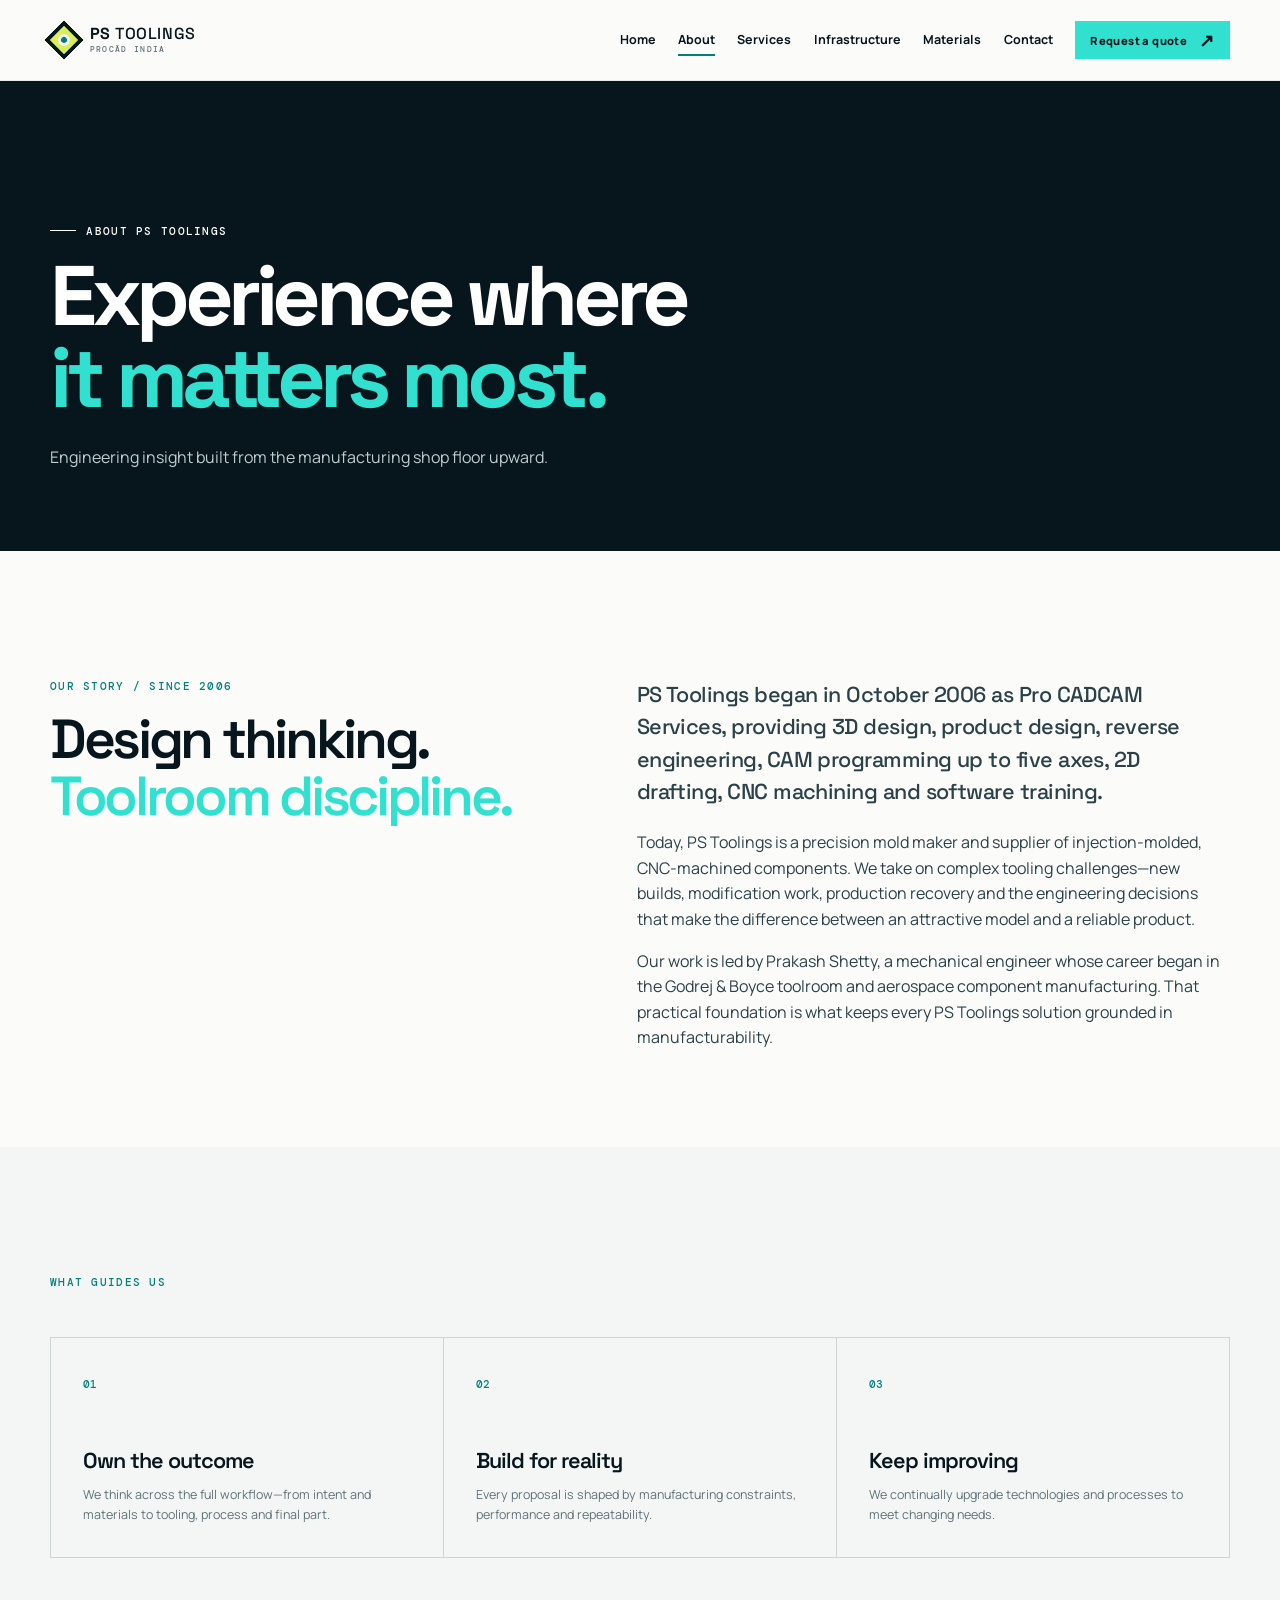
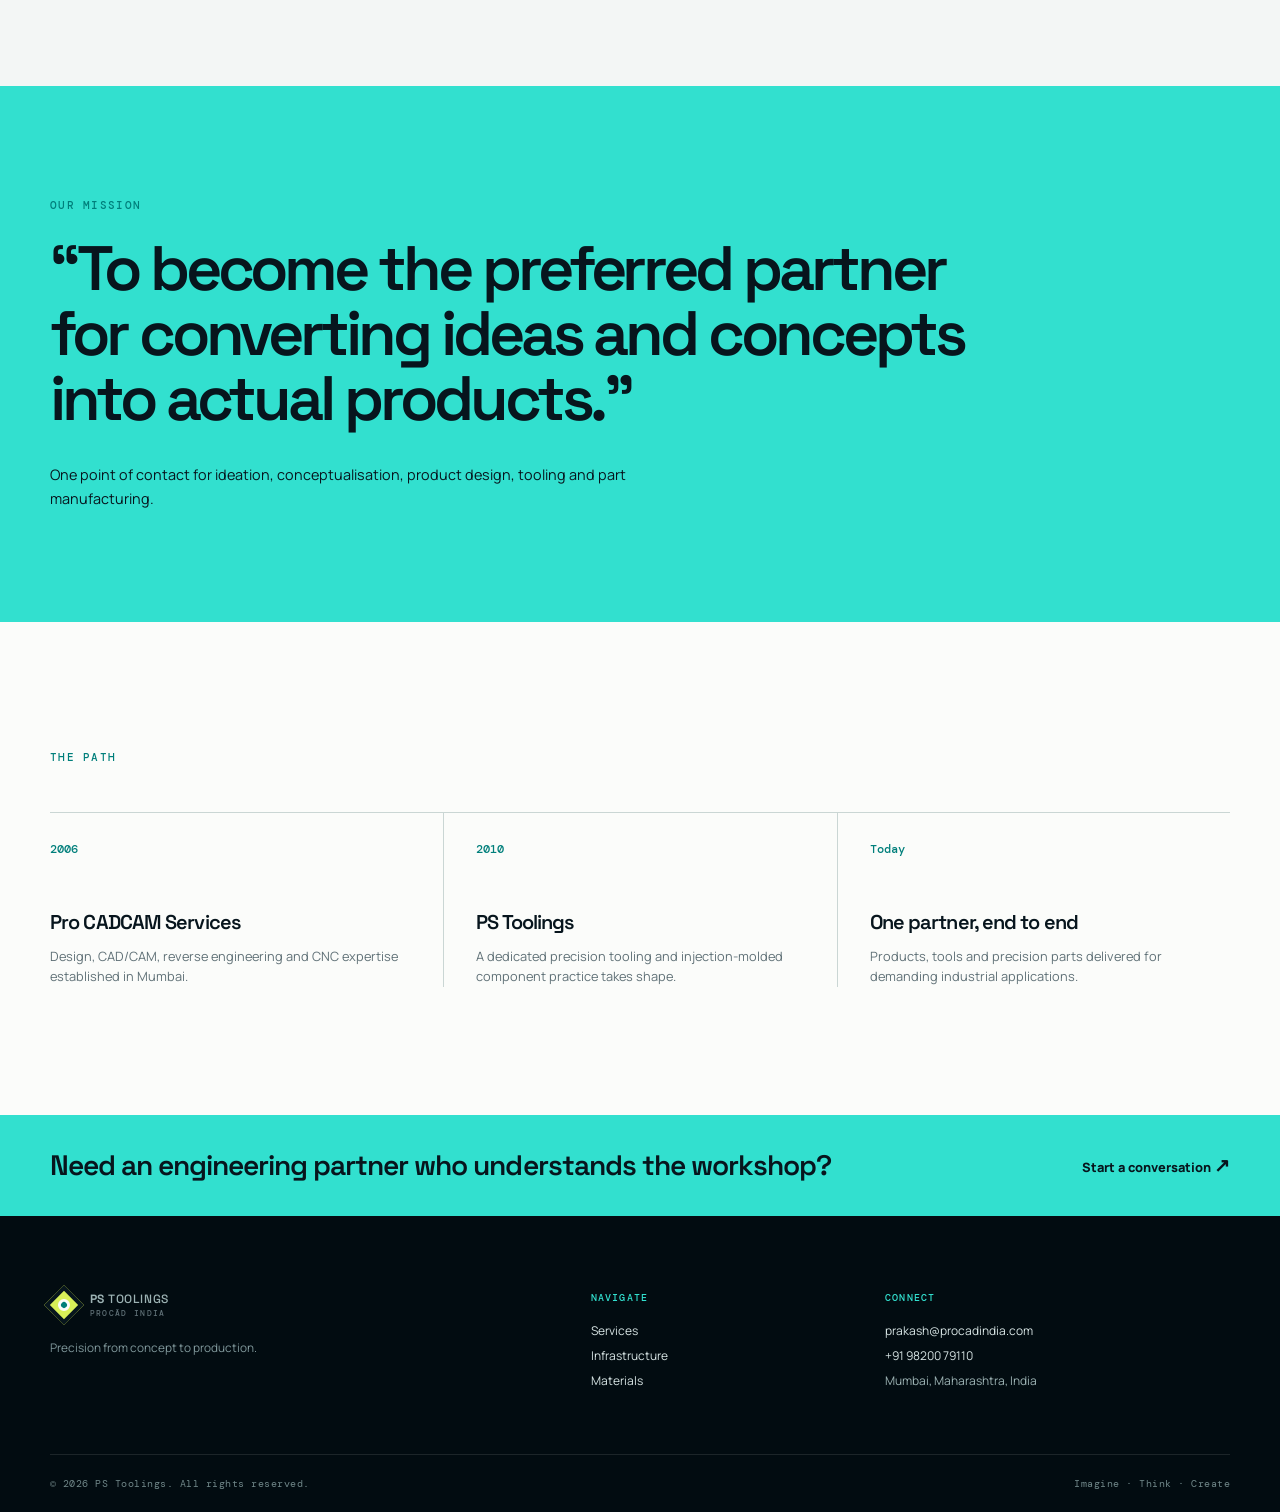
==== about.html @ c20136be "Publish PS Toolings website" ====
<!doctype html>
<html lang="en"><head><meta charset="utf-8"><meta name="viewport" content="width=device-width, initial-scale=1"><meta name="description" content="Learn about PS Toolings, its engineering roots and its mission to bring ideas to production."><title>About PS Toolings — Engineering experience made practical</title><link rel="preconnect" href="https://fonts.googleapis.com"><link rel="preconnect" href="https://fonts.gstatic.com" crossorigin><link href="https://fonts.googleapis.com/css2?family=DM+Mono:wght@400;500&family=Manrope:wght@400;500;600;700;800&family=Space+Grotesk:wght@400;500;600;700&display=swap" rel="stylesheet"><link rel="stylesheet" href="assets/css/style.css"><script src="assets/js/site.js" defer></script></head>
<body><a class="skip-link" href="#main">Skip to content</a><header class="site-header"><div class="container nav-wrap"><a class="brand" href="index.html" aria-label="PS Toolings home"><span class="brand-mark"><i></i><b></b></span><span><strong>PS</strong> TOOLINGS<small>PROCĀD INDIA</small></span></a><button class="nav-toggle" type="button" aria-expanded="false" aria-controls="site-nav"><span></span><span></span><span></span><em>Menu</em></button><nav class="site-nav" id="site-nav" aria-label="Primary navigation"><a href="index.html">Home</a><a class="active" href="about.html">About</a><a href="services.html">Services</a><a href="infrastructure.html">Infrastructure</a><a href="materials.html">Materials</a><a href="contact.html">Contact</a><a class="button button--small" href="contact.html#quote">Request a quote <span>↗</span></a></nav></div></header>
<main id="main"><section class="page-hero page-hero--about"><div class="container"><p class="eyebrow"><span></span> About PS Toolings</p><h1>Experience where<br><em>it matters most.</em></h1><p>Engineering insight built from the manufacturing shop floor upward.</p></div></section><section class="section about-story"><div class="container story-grid"><div><p class="section-kicker">Our story / Since 2006</p><h2>Design thinking.<br><em>Toolroom discipline.</em></h2></div><div class="long-copy"><p>PS Toolings began in October 2006 as Pro CADCAM Services, providing 3D design, product design, reverse engineering, CAM programming up to five axes, 2D drafting, CNC machining and software training.</p><p>Today, PS Toolings is a precision mold maker and supplier of injection-molded, CNC-machined components. We take on complex tooling challenges—new builds, modification work, production recovery and the engineering decisions that make the difference between an attractive model and a reliable product.</p><p>Our work is led by Prakash Shetty, a mechanical engineer whose career began in the Godrej & Boyce toolroom and aerospace component manufacturing. That practical foundation is what keeps every PS Toolings solution grounded in manufacturability.</p></div></div></section><section class="section values-section"><div class="container"><p class="section-kicker">What guides us</p><div class="values-grid"><article><span>01</span><h3>Own the outcome</h3><p>We think across the full workflow—from intent and materials to tooling, process and final part.</p></article><article><span>02</span><h3>Build for reality</h3><p>Every proposal is shaped by manufacturing constraints, performance and repeatability.</p></article><article><span>03</span><h3>Keep improving</h3><p>We continually upgrade technologies and processes to meet changing needs.</p></article></div></div></section><section class="mission-banner"><div class="container"><p class="section-kicker">Our mission</p><blockquote>“To become the preferred partner for converting ideas and concepts into actual products.”</blockquote><p>One point of contact for ideation, conceptualisation, product design, tooling and part manufacturing.</p></div></section><section class="section timeline-section"><div class="container"><p class="section-kicker">The path</p><div class="timeline"><article><span>2006</span><h3>Pro CADCAM Services</h3><p>Design, CAD/CAM, reverse engineering and CNC expertise established in Mumbai.</p></article><article><span>2010</span><h3>PS Toolings</h3><p>A dedicated precision tooling and injection-molded component practice takes shape.</p></article><article><span>Today</span><h3>One partner, end to end</h3><p>Products, tools and precision parts delivered for demanding industrial applications.</p></article></div></div></section><section class="cta-band"><div class="container"><p>Need an engineering partner who understands the workshop?</p><a href="contact.html#quote">Start a conversation <span>↗</span></a></div></section></main><footer class="site-footer"><div class="container footer-grid"><div><a class="brand brand--footer" href="index.html"><span class="brand-mark"><i></i><b></b></span><span><strong>PS</strong> TOOLINGS<small>PROCĀD INDIA</small></span></a><p>Precision from concept to production.</p></div><div><p class="footer-label">Navigate</p><a href="services.html">Services</a><a href="infrastructure.html">Infrastructure</a><a href="materials.html">Materials</a></div><div><p class="footer-label">Connect</p><a href="mailto:prakash@procadindia.com">prakash@procadindia.com</a><a href="tel:+919820079110">+91 98200 79110</a><span>Mumbai, Maharashtra, India</span></div></div><div class="container footer-bottom"><span>© 2026 PS Toolings. All rights reserved.</span><span>Imagine · Think · Create</span></div></footer></body></html>
---- assets/css/style.css ----
:root{--ink:#07151d;--ink-soft:#112a35;--surface:#f3f6f5;--paper:#fbfcfa;--line:#cad6d4;--muted:#607177;--teal:#32e0cf;--teal-dark:#007f7b;--lime:#d8ef58;--mono:"DM Mono",monospace;--sans:"Manrope",Arial,sans-serif;--display:"Space Grotesk",Arial,sans-serif;--shadow:0 20px 60px rgba(4,22,27,.12)}
*{box-sizing:border-box}html{scroll-behavior:smooth}body{margin:0;background:var(--paper);color:var(--ink);font-family:var(--sans);font-size:16px;line-height:1.6}a{color:inherit;text-decoration:none}img{display:block;max-width:100%}.container{width:min(1180px,calc(100% - 64px));margin-inline:auto}.skip-link{position:fixed;z-index:100;left:1rem;top:-4rem;background:var(--teal);padding:.55rem 1rem;font-weight:800}.skip-link:focus{top:1rem}.site-header{position:sticky;top:0;z-index:30;background:rgba(251,252,250,.9);border-bottom:1px solid rgba(7,21,29,.08);backdrop-filter:blur(16px)}.nav-wrap{min-height:80px;display:flex;align-items:center;justify-content:space-between;gap:2rem}.brand{display:inline-flex;align-items:center;gap:.72rem;font-family:var(--display);font-size:1rem;font-weight:500;letter-spacing:.035em;line-height:1;white-space:nowrap}.brand strong{font-weight:700}.brand small{display:block;margin-top:.28rem;color:var(--muted);font-family:var(--mono);font-size:.49rem;letter-spacing:.17em}.brand-mark{position:relative;display:block;width:28px;height:28px;transform:rotate(45deg);background:var(--lime);box-shadow:inset 0 0 0 4px var(--ink)}.brand-mark i{position:absolute;inset:8px;background:var(--paper);border-radius:50%}.brand-mark b{position:absolute;inset:11px;background:var(--teal-dark);border-radius:50%}.site-nav{display:flex;align-items:center;gap:1.4rem;font-size:.78rem;font-weight:700}.site-nav>a:not(.button){position:relative;padding:.35rem 0}.site-nav>a:not(.button)::after{content:"";position:absolute;bottom:0;left:0;width:0;height:2px;background:var(--teal-dark);transition:width .25s}.site-nav>a.active:not(.button)::after,.site-nav>a:not(.button):hover::after{width:100%}.button{display:inline-flex;align-items:center;justify-content:center;gap:.75rem;background:var(--teal);border:1px solid var(--teal);color:var(--ink);padding:.82rem 1.2rem;font:800 .75rem var(--sans);letter-spacing:.035em;cursor:pointer;transition:transform .25s,background .25s,border .25s}.button:hover{transform:translateY(-3px);background:var(--lime);border-color:var(--lime)}.button span{font-size:1.15rem;line-height:.7}.button--small{padding:.66rem .9rem;font-size:.7rem}.button--light{background:transparent;color:#fff;border-color:rgba(255,255,255,.45)}.button--light:hover{color:var(--ink)}.nav-toggle{display:none;background:none;border:0;color:var(--ink);cursor:pointer}.nav-toggle span{display:block;width:23px;height:2px;background:currentColor;margin:5px}.nav-toggle em{display:none}.hero{position:relative;isolation:isolate;min-height:calc(100vh - 80px);overflow:hidden;background:var(--ink);color:white;display:flex;align-items:center}.hero-grid{position:absolute;z-index:-1;inset:0;background-image:linear-gradient(rgba(159,191,188,.11) 1px,transparent 1px),linear-gradient(90deg,rgba(159,191,188,.11) 1px,transparent 1px);background-size:56px 56px;mask-image:linear-gradient(90deg,#000 5%,transparent 67%)}.hero-orb{position:absolute;z-index:-1;width:66vw;height:66vw;right:-19vw;top:-10vw;border:1px solid rgba(50,224,207,.32);border-radius:50%;box-shadow:0 0 0 8vw rgba(50,224,207,.025),0 0 0 16vw rgba(50,224,207,.02)}.hero-content{padding:8.4rem 0 5rem}.eyebrow,.section-kicker{display:flex;align-items:center;gap:.65rem;margin:0 0 1.15rem;font:500 .67rem var(--mono);letter-spacing:.12em;text-transform:uppercase}.eyebrow span{width:26px;height:1px;background:currentColor}.hero h1,.page-hero h1,.contact-hero h1{max-width:800px;margin:0;font:700 clamp(3.1rem,6.6vw,6.5rem)/.97 var(--display);letter-spacing:-.065em}.hero h1 em,.page-hero h1 em,.contact-hero h1 em,h2 em{font-style:normal;color:var(--teal)}.hero-copy{max-width:495px;margin:2rem 0;font-size:1rem;color:#bbcece}.hero-actions{display:flex;align-items:center;gap:1.7rem}.text-link{display:inline-flex;gap:.5rem;align-items:center;font-weight:800;font-size:.78rem}.text-link span{font-size:1.25rem;transition:transform .2s}.text-link:hover span{transform:translateX(4px)}.hero-metrics{display:flex;gap:2.5rem;margin-top:5.5rem}.hero-metrics div{display:grid;gap:.25rem}.hero-metrics strong{font:600 1.75rem/1 var(--display);color:var(--lime)}.hero-metrics span{color:#aec0c1;font-size:.67rem;max-width:100px;line-height:1.35}.hero-visual{position:absolute;z-index:-1;right:2vw;bottom:0;width:min(44vw,610px);height:75%;overflow:hidden;clip-path:polygon(15% 0,100% 0,100% 100%,0 100%)}.hero-visual::after{content:"";position:absolute;inset:0;background:linear-gradient(90deg,var(--ink) 0%,transparent 48%),linear-gradient(0deg,rgba(7,21,29,.5),transparent 45%);mix-blend-mode:multiply}.hero-visual img{height:100%;width:100%;object-fit:cover;filter:grayscale(1) contrast(1.1) brightness(.75)}.technical-ring{position:absolute;z-index:1;border:1px solid rgba(216,239,88,.72);border-radius:50%}.ring-one{width:170px;height:170px;top:17%;left:18%}.ring-two{width:82px;height:82px;top:28%;left:28%}.visual-label{position:absolute;z-index:2;right:2rem;top:2rem;color:var(--teal);font:500 .58rem var(--mono);letter-spacing:.1em;writing-mode:vertical-rl}.visual-badge{position:absolute;z-index:2;bottom:2rem;right:2rem;display:flex;align-items:center;gap:.7rem;padding:.75rem;background:rgba(7,21,29,.82);border:1px solid rgba(255,255,255,.22);backdrop-filter:blur(7px)}.visual-badge span{color:var(--lime);font:500 .7rem var(--mono)}.visual-badge b{font-size:.64rem;line-height:1.3}.section{padding:8rem 0}.split-heading{display:grid;grid-template-columns:.72fr 2fr;gap:4rem}.section-kicker{color:var(--teal-dark)}.split-heading h2,.section-heading h2,.proof h2,.story-grid h2,.feature-grid h2,.contact-grid h2{margin:0;font:600 clamp(2.2rem,4.3vw,4.6rem)/1.02 var(--display);letter-spacing:-.06em}.split-heading>div>p{max-width:580px;margin:1.8rem 0 0;color:var(--muted)}.service-grid{display:grid;grid-template-columns:repeat(4,1fr);gap:1px;margin-top:5rem;background:var(--line);border:1px solid var(--line)}.service-card{position:relative;min-height:335px;padding:1.8rem 1.55rem;background:var(--paper);transition:background .25s,color .25s}.service-card:hover{background:var(--ink);color:#fff}.service-card--feature{background:var(--teal)}.service-card--feature:hover{background:var(--teal-dark)}.number{font:500 .67rem var(--mono);color:var(--teal-dark)}.service-card:hover .number{color:var(--teal)}.icon{display:block;margin:3.7rem 0 1rem;font:400 3rem/1 var(--display);color:var(--teal-dark)}.service-card h3{margin:0;font:600 1.38rem/1.13 var(--display);letter-spacing:-.04em}.service-card p{color:var(--muted);font-size:.76rem;line-height:1.65}.service-card:hover p{color:#b4c6c8}.card-arrow{position:absolute;bottom:1.35rem;right:1.35rem;color:var(--teal-dark);font-size:1.2rem}.service-card:hover .card-arrow{color:var(--teal)}.section--dark{background:var(--ink);color:#fff}.statement{position:relative;overflow:hidden}.statement::after{content:"PS";position:absolute;right:3vw;bottom:-5.4rem;color:rgba(255,255,255,.035);font:700 25rem/.8 var(--display);letter-spacing:-.13em}.statement-layout{position:relative;z-index:1;display:grid;grid-template-columns:.72fr 2fr;gap:4rem}.statement h2{margin:0;font:600 clamp(2.5rem,5.5vw,5.8rem)/.98 var(--display);letter-spacing:-.065em}.statement p:not(.section-kicker){max-width:560px;margin:2rem 0;color:#aac0c2}.statement-line{position:absolute;bottom:0;left:0;width:100%;height:5px;background:linear-gradient(90deg,var(--teal) 0 25%,var(--lime) 25% 37%,#fff 37% 41%,transparent 41%)}.workflow{background:var(--surface)}.section-heading{display:flex;align-items:end;justify-content:space-between;gap:2rem}.process-list{margin:4rem 0 0;padding:0;list-style:none;display:grid;grid-template-columns:repeat(5,1fr);border-top:1px solid var(--line)}.process-list li{padding:1.35rem 1.2rem 1rem;border-right:1px solid var(--line)}.process-list li:first-child{padding-left:0}.process-list li:last-child{border:0}.process-list span{font:500 .66rem var(--mono);color:var(--teal-dark)}.process-list h3{margin:3rem 0 .6rem;font:600 1.12rem var(--display);letter-spacing:-.04em}.process-list p{margin:0;color:var(--muted);font-size:.74rem;line-height:1.55}.proof-grid{display:grid;grid-template-columns:1fr 1fr;gap:clamp(2rem,8vw,9rem);align-items:center}.proof-image{position:relative;min-height:560px;background:var(--ink);overflow:hidden}.proof-image::after{content:"";position:absolute;inset:0;background:linear-gradient(0deg,rgba(7,21,29,.62),transparent 60%)}.proof-image img{width:100%;height:560px;object-fit:cover;filter:grayscale(1) contrast(1.12)}.proof-image span{position:absolute;z-index:1;bottom:1.2rem;left:1.2rem;color:#fff;font:500 .6rem var(--mono);letter-spacing:.12em}.proof-copy p:not(.section-kicker){color:var(--muted);margin:1.6rem 0}.check-list{display:grid;gap:.72rem;margin:1.8rem 0;padding:0;list-style:none}.check-list li{position:relative;padding-left:1.5rem;font-size:.78rem;line-height:1.45}.check-list li::before{content:"";position:absolute;left:0;top:.42rem;width:.58rem;height:.58rem;background:var(--teal);clip-path:polygon(50% 0,100% 50%,50% 100%,0 50%)}.cta-band{background:var(--teal);padding:2.05rem 0}.cta-band .container{display:flex;align-items:center;justify-content:space-between;gap:2rem}.cta-band p{margin:0;font:600 clamp(1.15rem,2.2vw,1.9rem) var(--display);letter-spacing:-.035em}.cta-band a{font:800 .8rem var(--sans)}.cta-band a span{font-size:1.2rem}.site-footer{background:#020c11;color:#d7e4e4;padding:4.7rem 0 1.4rem}.footer-grid{display:grid;grid-template-columns:2fr 1fr 1.4fr;gap:3rem}.brand--footer{color:#fff}.site-footer p{color:#81999c;font-size:.74rem}.footer-label{margin:0 0 .7rem!important;color:var(--teal)!important;font:500 .62rem var(--mono)!important;letter-spacing:.12em;text-transform:uppercase}.footer-grid>div:not(:first-child){display:grid;align-content:start;gap:.35rem;font-size:.75rem}.footer-grid span{color:#9cb2b3;font-size:.75rem}.footer-bottom{display:flex;justify-content:space-between;gap:1rem;margin-top:4rem;padding-top:1.35rem;border-top:1px solid rgba(255,255,255,.1);color:#708789;font:400 .61rem var(--mono);letter-spacing:.05em}.page-hero,.contact-hero{position:relative;min-height:470px;display:flex;align-items:end;padding:5rem 0;overflow:hidden;background:var(--ink);color:#fff}.page-hero::after{content:"";position:absolute;inset:0;background:linear-gradient(90deg,var(--ink) 10%,rgba(7,21,29,.65) 48%,rgba(7,21,29,.2));z-index:0}.page-hero .container,.contact-hero .container{position:relative;z-index:1}.page-hero>div>p:last-child,.contact-hero>div>p:last-child{max-width:510px;margin:1.6rem 0 0;color:#bfcecf}.page-hero::before{content:"";position:absolute;inset:0;background-size:cover;background-position:center;filter:grayscale(1) contrast(1.1) brightness(.55)}.page-hero--about::before{background-image:url("https://static.wixstatic.com/media/8246d9_24218ff956c0409491ba9ac719803b25~mv2.jpg/v1/fill/w_1800,h_850,al_c,q_85,enc_avif,quality_auto/8246d9_24218ff956c0409491ba9ac719803b25~mv2.jpg")}.page-hero--services::before{background-image:url("https://static.wixstatic.com/media/8246d9_c7812a81c6b84a7883734f2593a048b3~mv2.gif/v1/fill/w_1600,h_850,al_c,q_85,enc_avif,quality_auto/8246d9_c7812a81c6b84a7883734f2593a048b3~mv2.gif")}.page-hero--infra::before{background-image:url("https://static.wixstatic.com/media/8246d9_d55d79b837fa4dcbbc5de5de3e5ee301~mv2.jpg/v1/fill/w_1800,h_850,al_c,q_85,enc_avif,quality_auto/1___VMX24i-XP-Angle_edited.jpg")}.page-hero--materials::before{background-image:url("https://static.wixstatic.com/media/8246d9_6acac2cb23e6452ebd55fa6b09bff178~mv2.jpg/v1/fit/w_1200,h_1100,q_80,enc_avif,quality_auto/8246d9_6acac2cb23e6452ebd55fa6b09bff178~mv2.jpg")}.about-story{padding-bottom:5rem}.story-grid{display:grid;grid-template-columns:1fr 1.25fr;gap:7rem}.long-copy{font-size:1rem;color:#2b4147}.long-copy p:first-child{margin-top:0;font:500 1.35rem/1.5 var(--display);letter-spacing:-.025em}.values-section{background:var(--surface)}.values-grid,.two-card-grid{display:grid;grid-template-columns:repeat(3,1fr);gap:1px;margin-top:3rem;background:var(--line);border:1px solid var(--line)}.values-grid article,.two-card-grid article{background:var(--surface);padding:2rem}.values-grid span,.two-card-grid span{color:var(--teal-dark);font:500 .7rem var(--mono)}.values-grid h3,.two-card-grid h3{margin:3.2rem 0 .7rem;font:600 1.35rem var(--display);letter-spacing:-.045em}.values-grid p,.two-card-grid p{margin:0;color:var(--muted);font-size:.78rem}.mission-banner{background:var(--teal);padding:7rem 0}.mission-banner blockquote{max-width:920px;margin:1.5rem 0;font:600 clamp(2.2rem,4.9vw,5rem)/1.04 var(--display);letter-spacing:-.065em}.mission-banner p:last-child{max-width:610px;margin:2rem 0 0;font-size:.9rem}.timeline{display:grid;grid-template-columns:repeat(3,1fr);gap:0;margin-top:3rem;border-top:1px solid var(--line)}.timeline article{padding:1.4rem 2rem 0 0}.timeline article+article{border-left:1px solid var(--line);padding-left:2rem}.timeline span{font:500 .72rem var(--mono);color:var(--teal-dark)}.timeline h3{margin:3rem 0 .7rem;font:600 1.25rem var(--display);letter-spacing:-.045em}.timeline p{margin:0;color:var(--muted);font-size:.8rem}.service-detail-list{padding-block:2rem}.service-detail{display:grid;grid-template-columns:80px 1.05fr 1fr;gap:2rem;padding:5rem 0;border-bottom:1px solid var(--line);scroll-margin-top:80px}.detail-number{font:500 .72rem var(--mono);color:var(--teal-dark)}.service-detail h2{margin:0;font:600 clamp(2rem,3.7vw,3.7rem)/1.01 var(--display);letter-spacing:-.06em}.service-detail>div:last-child>p{margin:0;color:var(--muted);font-size:.85rem}.service-detail .check-list{margin-bottom:0}.results-strip{padding:5rem 0}.results-grid{display:grid;grid-template-columns:repeat(3,1fr);gap:1rem}.results-grid div{display:grid;gap:.5rem;border-top:1px solid rgba(255,255,255,.25);padding-top:1.2rem}.results-grid strong{font:600 clamp(2.3rem,4vw,4rem)/1 var(--display);color:var(--lime);letter-spacing:-.06em}.results-grid span{font-size:.75rem;color:#a9bebf}.equipment-intro{padding-bottom:3rem}.equipment-table-section,.material-table-section{padding:0 0 8rem}.table-wrap{overflow-x:auto;border:1px solid var(--line);background:var(--paper)}table{width:100%;border-collapse:collapse;text-align:left;min-width:790px}th,td{padding:1.15rem 1.2rem;border-bottom:1px solid var(--line);font-size:.77rem;vertical-align:top}th{background:var(--ink);color:#fff;font:500 .67rem var(--mono);letter-spacing:.06em;text-transform:uppercase}tr:last-child td{border-bottom:0}td{color:var(--muted)}td strong{color:var(--ink)}.support-equipment{display:flex;flex-wrap:wrap;gap:.65rem;margin-top:1rem}.support-equipment span{border:1px solid var(--line);padding:.6rem .8rem;font:500 .65rem var(--mono);color:var(--muted)}.machine-feature{background:var(--surface)}.feature-grid{display:grid;grid-template-columns:1fr 1.18fr;gap:6rem;align-items:center}.feature-grid p:not(.section-kicker){color:var(--muted);font-size:.86rem}.machine-image{position:relative;min-height:390px;overflow:hidden}.machine-image::after{content:"";position:absolute;inset:0;background:linear-gradient(0deg,rgba(7,21,29,.55),transparent 45%)}.machine-image img{width:100%;height:390px;object-fit:cover;filter:grayscale(1) contrast(1.1)}.machine-tag{position:absolute;z-index:1;bottom:1.2rem;left:1.3rem;color:#fff;font:500 .64rem var(--mono);letter-spacing:.1em}.control-features{padding-top:7rem}.two-card-grid{grid-template-columns:repeat(2,1fr);background:rgba(255,255,255,.2);margin-top:4rem}.two-card-grid article{background:rgba(255,255,255,.05)}.control-features .two-card-grid h3{color:#fff}.control-features .two-card-grid p{color:#adc1c3}.control-features .two-card-grid span{color:var(--teal)}.material-intro{padding-bottom:3rem}.material-table th small{color:var(--teal);font-size:.58rem;letter-spacing:0}.material-cards{background:var(--surface)}.two-card-grid--light{background:var(--line)}.two-card-grid--light article{background:var(--surface)}.two-card-grid--light h3{margin-top:2.2rem}.material-callout{text-align:center}.material-callout h2{margin:1.4rem auto;font:600 clamp(2rem,4vw,4.4rem)/1.04 var(--display);letter-spacing:-.06em}.material-callout p:not(.section-kicker){max-width:630px;margin:0 auto 2rem;color:#b3c6c7}.material-callout .button{margin-top:.5rem}.contact-hero{min-height:440px;background:linear-gradient(120deg,#06151c,#0c3d43)}.contact-hero::after{content:"";position:absolute;right:7%;top:10%;width:31vw;height:31vw;max-width:440px;max-height:440px;border:1px solid rgba(216,239,88,.55);border-radius:50%;box-shadow:0 0 0 60px rgba(50,224,207,.04),0 0 0 120px rgba(50,224,207,.025)}.contact-section{padding-top:6rem}.contact-grid{display:grid;grid-template-columns:.9fr 1.3fr;gap:6rem}.contact-lines{display:grid;gap:1.5rem;margin-top:3rem}.contact-lines a,.contact-lines p{display:grid;gap:.2rem;margin:0;font-size:.85rem}.contact-lines span{font:500 .65rem var(--mono);color:var(--teal-dark);letter-spacing:.09em;text-transform:uppercase}.contact-note{display:flex;gap:.7rem;align-items:start;margin-top:3.5rem;padding-top:1.2rem;border-top:1px solid var(--line);max-width:340px}.contact-note span{color:var(--teal-dark);font-size:.7rem}.contact-note p{margin:0;color:var(--muted);font-size:.72rem}.contact-form{display:grid;gap:1.3rem;padding:2.2rem;background:var(--surface);border:1px solid var(--line)}.form-head{display:flex;align-items:center;justify-content:space-between;gap:1rem}.form-head .section-kicker{margin:0}.form-head span,.form-status{color:var(--muted);font-size:.65rem}.form-row{display:grid;grid-template-columns:1fr 1fr;gap:1.2rem}.contact-form label{display:grid;gap:.45rem;color:var(--ink);font:700 .68rem var(--mono);letter-spacing:.03em}.contact-form input,.contact-form textarea,.contact-form select{width:100%;background:var(--paper);border:1px solid var(--line);border-radius:0;padding:.86rem .85rem;color:var(--ink);font:400 .82rem var(--sans);outline-color:var(--teal-dark);resize:vertical}.contact-form select{cursor:pointer}.contact-form textarea{line-height:1.5}.contact-form .button{justify-self:start}.form-status{margin:0;line-height:1.45}.form-status.is-success{color:var(--teal-dark);font-weight:800}
@media(max-width:900px){.container{width:min(100% - 40px,1180px)}.site-nav{position:absolute;top:80px;left:0;right:0;display:grid;gap:0;max-height:0;overflow:hidden;background:var(--paper);border-bottom:1px solid var(--line);transition:max-height .35s}.site-nav.is-open{max-height:600px}.site-nav>a:not(.button){padding:1rem 20px;border-bottom:1px solid var(--line)}.site-nav .button{margin:1rem 20px}.nav-toggle{display:block}.nav-toggle[aria-expanded="true"] span:nth-child(1){transform:translateY(7px) rotate(45deg)}.nav-toggle[aria-expanded="true"] span:nth-child(2){opacity:0}.nav-toggle[aria-expanded="true"] span:nth-child(3){transform:translateY(-7px) rotate(-45deg)}.hero{min-height:700px}.hero-visual{opacity:.42;width:72vw;right:-8vw;height:62%}.hero-content{padding-top:6rem}.hero-metrics{margin-top:4rem}.service-grid{grid-template-columns:repeat(2,1fr)}.split-heading,.statement-layout{grid-template-columns:1fr;gap:1.5rem}.process-list{grid-template-columns:repeat(3,1fr)}.process-list li:nth-child(3){border-right:0}.proof-grid,.story-grid,.feature-grid,.contact-grid{gap:3rem}.page-hero{min-height:410px}.service-detail{grid-template-columns:50px 1fr}.service-detail>div:last-child{grid-column:2}.contact-grid{grid-template-columns:1fr}.contact-grid aside{display:grid;grid-template-columns:1fr 1fr;gap:1rem}.contact-grid aside>h2,.contact-grid aside>.section-kicker{grid-column:1/-1}.contact-lines{margin:0}.contact-note{margin:0}.values-grid{grid-template-columns:1fr}.timeline{grid-template-columns:1fr}.timeline article+article{border-left:0;padding-left:0;border-top:1px solid var(--line);padding-top:1.4rem}.footer-grid{grid-template-columns:1.5fr 1fr}}
@media(max-width:600px){body{font-size:15px}.container{width:calc(100% - 32px)}.nav-wrap{min-height:70px}.site-nav{top:70px}.brand{font-size:.88rem}.brand-mark{width:24px;height:24px}.brand-mark i{inset:7px}.brand-mark b{inset:9px}.hero{min-height:690px}.hero-content{padding:5.5rem 0 3rem}.hero h1,.page-hero h1,.contact-hero h1{font-size:clamp(2.75rem,13vw,4rem)}.hero-copy{font-size:.88rem}.hero-actions{align-items:flex-start;flex-direction:column;gap:1rem}.hero-metrics{display:grid;grid-template-columns:repeat(3,1fr);gap:.8rem;margin-top:3.5rem}.hero-metrics strong{font-size:1.25rem}.hero-metrics span{font-size:.58rem}.hero-visual{width:90vw;right:-22vw;height:53%;bottom:-3rem}.visual-badge{right:3.4rem}.section{padding:5.5rem 0}.section-heading{align-items:start;flex-direction:column}.service-grid{grid-template-columns:1fr;margin-top:3rem}.service-card{min-height:245px}.icon{margin:2rem 0 .7rem}.statement::after{font-size:15rem}.process-list{grid-template-columns:1fr 1fr}.process-list li{padding:1.2rem;border-bottom:1px solid var(--line)}.process-list li:nth-child(3){border-right:1px solid var(--line)}.process-list li:nth-child(even){border-right:0}.process-list h3{margin-top:1.5rem}.proof-grid,.feature-grid{grid-template-columns:1fr}.proof-image,.proof-image img{min-height:380px;height:380px}.footer-grid{grid-template-columns:1fr;gap:2rem}.footer-bottom{flex-direction:column;margin-top:2.5rem}.page-hero,.contact-hero{min-height:360px;padding:3rem 0}.story-grid{grid-template-columns:1fr}.long-copy p:first-child{font-size:1.14rem}.service-detail{grid-template-columns:1fr;gap:1.3rem;padding:3.5rem 0}.service-detail>div:last-child{grid-column:auto}.results-grid{grid-template-columns:1fr}.equipment-table-section,.material-table-section{padding-bottom:5.5rem}.two-card-grid{grid-template-columns:1fr}.mission-banner{padding:5.5rem 0}.contact-grid aside{display:block}.contact-grid aside>*{margin-top:2rem}.contact-grid aside>.section-kicker{margin-top:0}.contact-lines{margin-top:2rem}.contact-note{margin-top:2.3rem}.form-row{grid-template-columns:1fr}.form-head{align-items:start;flex-direction:column;gap:.35rem}.contact-form{padding:1.25rem}.cta-band{padding:1.5rem 0}.cta-band .container{align-items:start;flex-direction:column;gap:.5rem}}
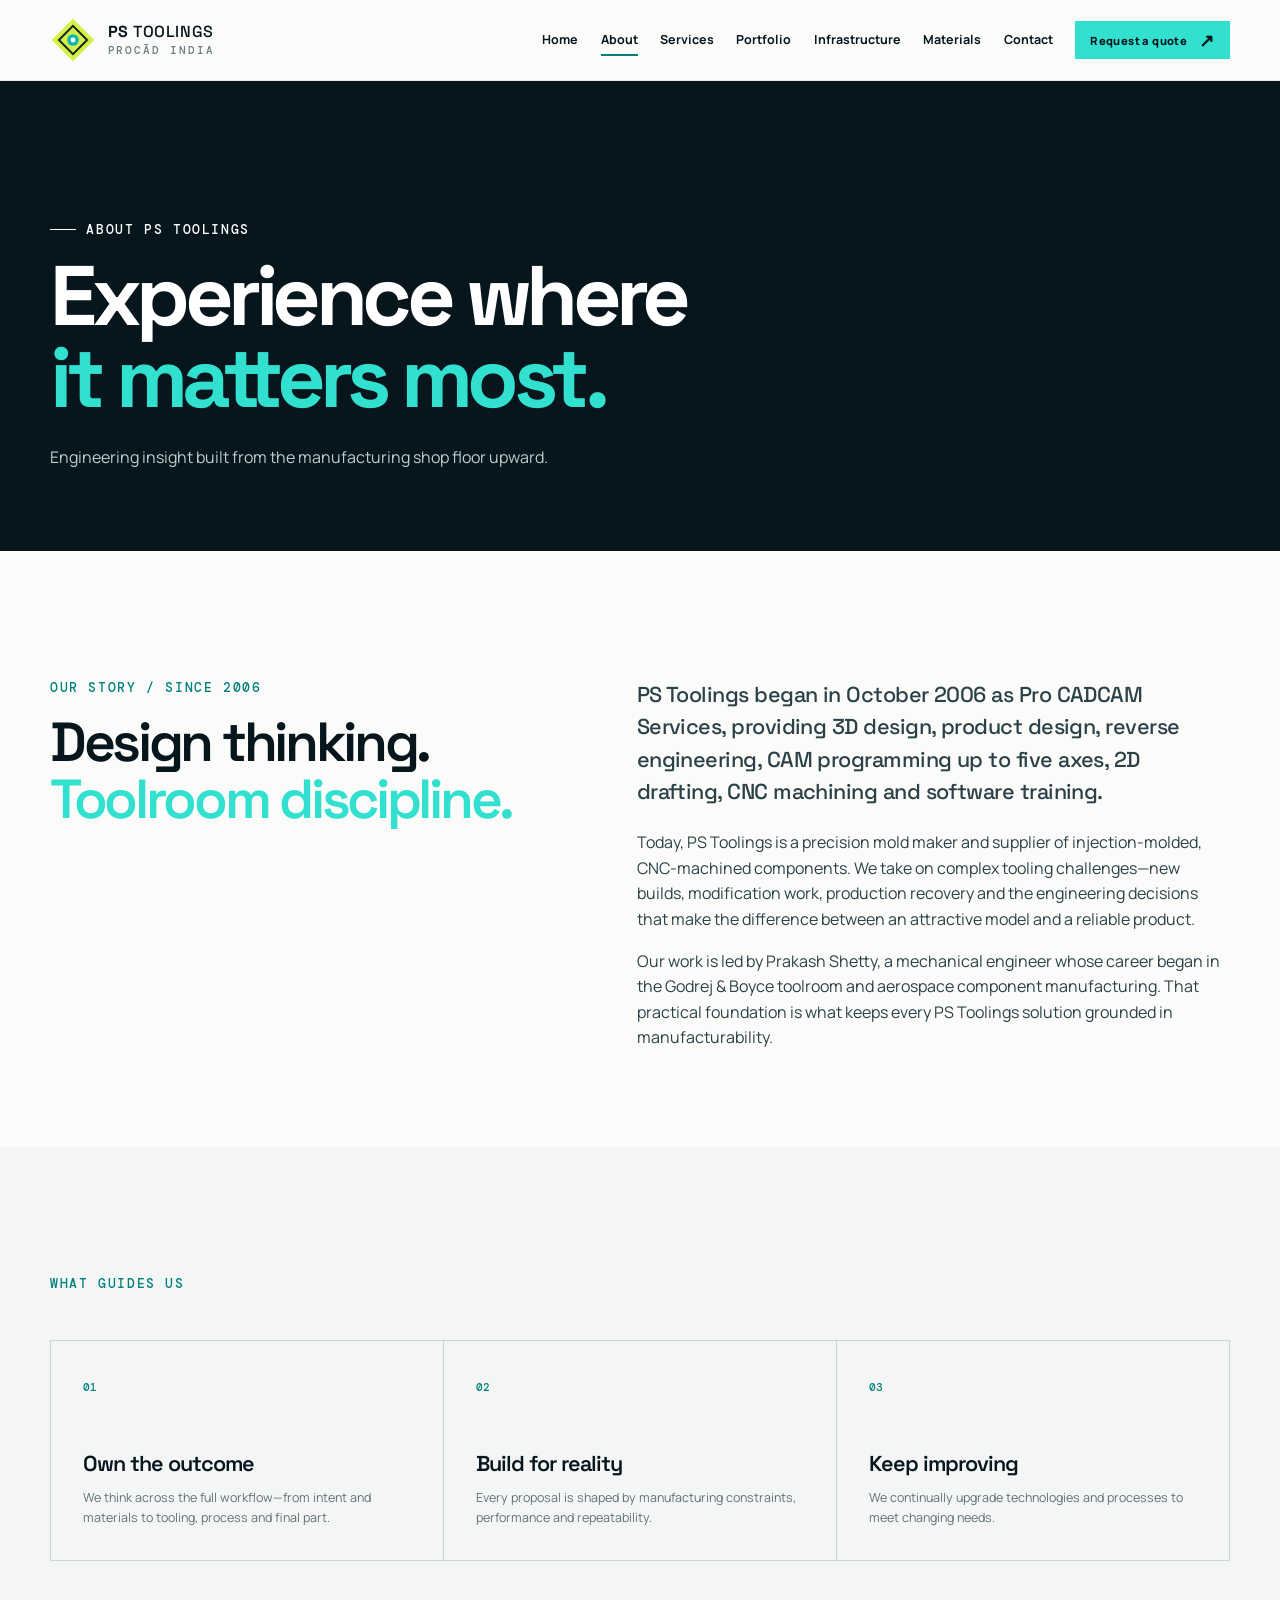
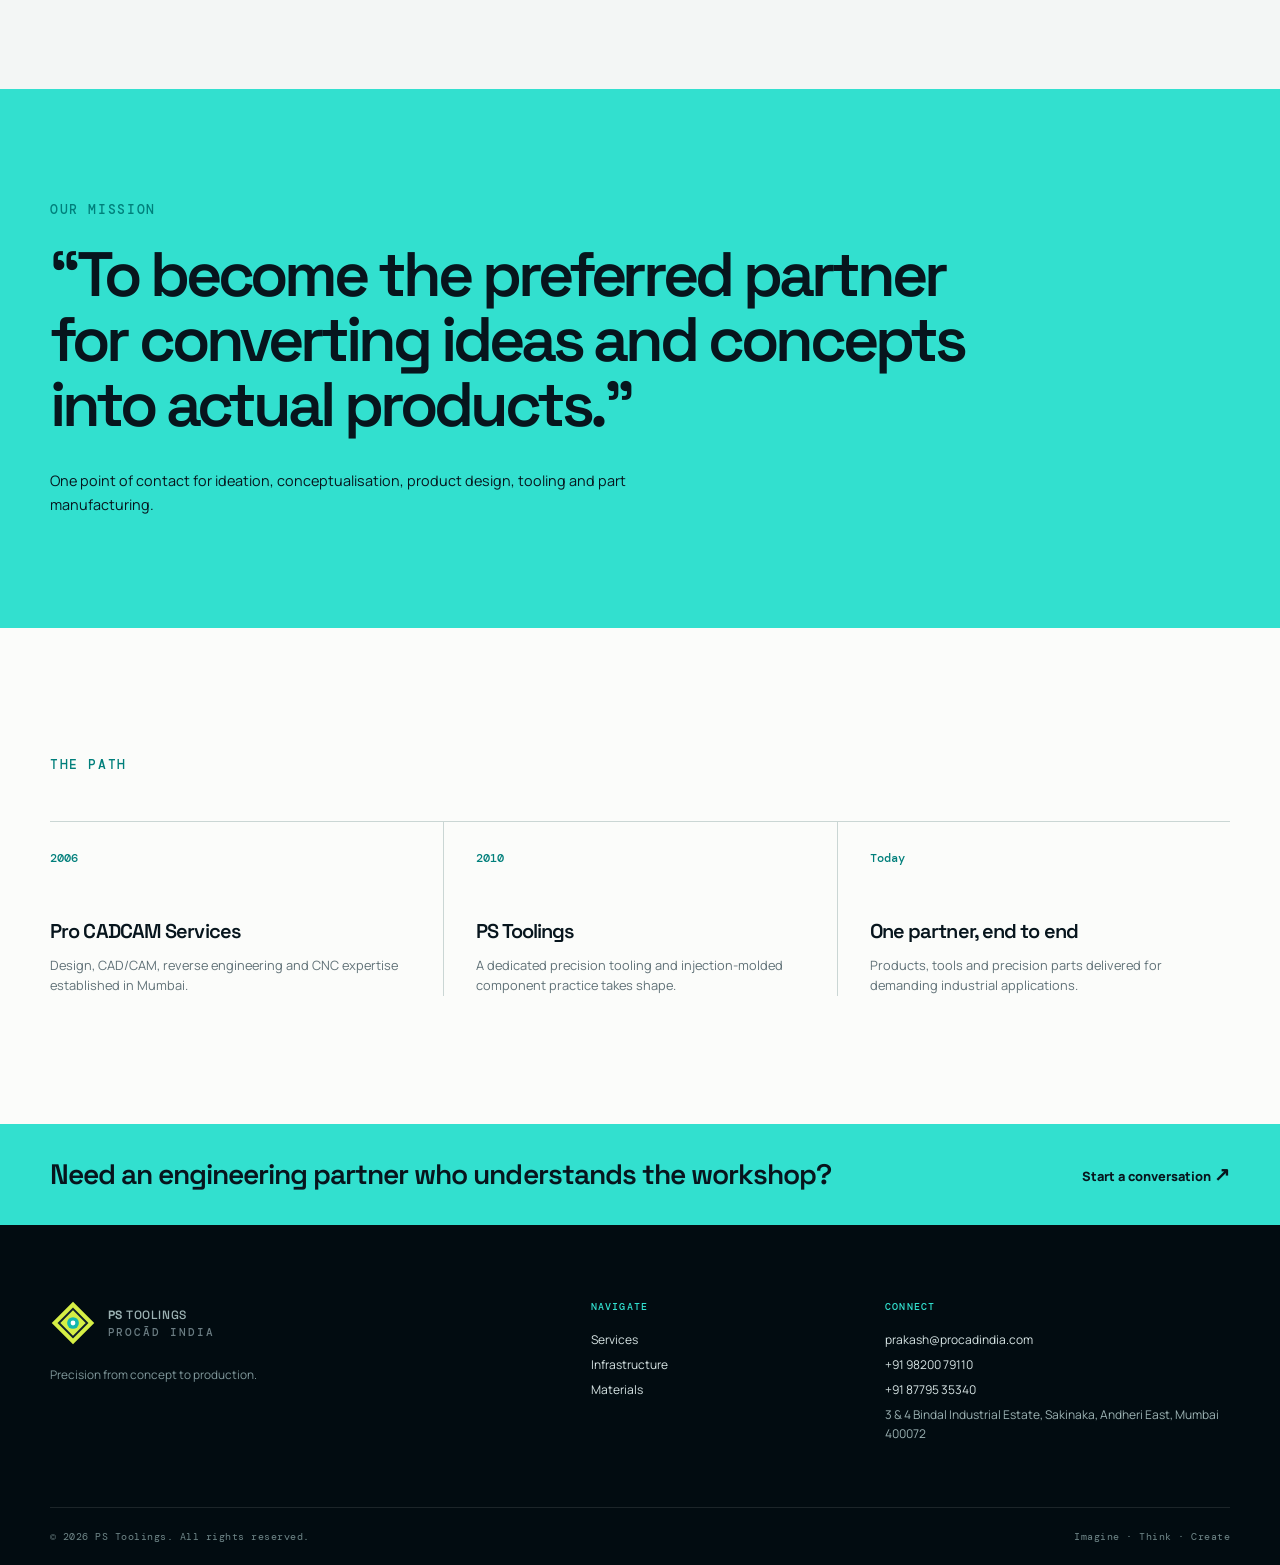
==== commit 32ea2eb6: "Publish the corrected logo and the full portfolio review. The brand mark now matches the reference, " ====
--- a/about.html
+++ b/about.html
@@ -1,4 +1,4 @@
 <!doctype html>
 <html lang="en"><head><meta charset="utf-8"><meta name="viewport" content="width=device-width, initial-scale=1"><meta name="description" content="Learn about PS Toolings, its engineering roots and its mission to bring ideas to production."><title>About PS Toolings — Engineering experience made practical</title><link rel="preconnect" href="https://fonts.googleapis.com"><link rel="preconnect" href="https://fonts.gstatic.com" crossorigin><link href="https://fonts.googleapis.com/css2?family=DM+Mono:wght@400;500&family=Manrope:wght@400;500;600;700;800&family=Space+Grotesk:wght@400;500;600;700&display=swap" rel="stylesheet"><link rel="stylesheet" href="assets/css/style.css"><script src="assets/js/site.js" defer></script></head>
-<body><a class="skip-link" href="#main">Skip to content</a><header class="site-header"><div class="container nav-wrap"><a class="brand" href="index.html" aria-label="PS Toolings home"><span class="brand-mark"><i></i><b></b></span><span><strong>PS</strong> TOOLINGS<small>PROCĀD INDIA</small></span></a><button class="nav-toggle" type="button" aria-expanded="false" aria-controls="site-nav"><span></span><span></span><span></span><em>Menu</em></button><nav class="site-nav" id="site-nav" aria-label="Primary navigation"><a href="index.html">Home</a><a class="active" href="about.html">About</a><a href="services.html">Services</a><a href="infrastructure.html">Infrastructure</a><a href="materials.html">Materials</a><a href="contact.html">Contact</a><a class="button button--small" href="contact.html#quote">Request a quote <span>↗</span></a></nav></div></header>
-<main id="main"><section class="page-hero page-hero--about"><div class="container"><p class="eyebrow"><span></span> About PS Toolings</p><h1>Experience where<br><em>it matters most.</em></h1><p>Engineering insight built from the manufacturing shop floor upward.</p></div></section><section class="section about-story"><div class="container story-grid"><div><p class="section-kicker">Our story / Since 2006</p><h2>Design thinking.<br><em>Toolroom discipline.</em></h2></div><div class="long-copy"><p>PS Toolings began in October 2006 as Pro CADCAM Services, providing 3D design, product design, reverse engineering, CAM programming up to five axes, 2D drafting, CNC machining and software training.</p><p>Today, PS Toolings is a precision mold maker and supplier of injection-molded, CNC-machined components. We take on complex tooling challenges—new builds, modification work, production recovery and the engineering decisions that make the difference between an attractive model and a reliable product.</p><p>Our work is led by Prakash Shetty, a mechanical engineer whose career began in the Godrej & Boyce toolroom and aerospace component manufacturing. That practical foundation is what keeps every PS Toolings solution grounded in manufacturability.</p></div></div></section><section class="section values-section"><div class="container"><p class="section-kicker">What guides us</p><div class="values-grid"><article><span>01</span><h3>Own the outcome</h3><p>We think across the full workflow—from intent and materials to tooling, process and final part.</p></article><article><span>02</span><h3>Build for reality</h3><p>Every proposal is shaped by manufacturing constraints, performance and repeatability.</p></article><article><span>03</span><h3>Keep improving</h3><p>We continually upgrade technologies and processes to meet changing needs.</p></article></div></div></section><section class="mission-banner"><div class="container"><p class="section-kicker">Our mission</p><blockquote>“To become the preferred partner for converting ideas and concepts into actual products.”</blockquote><p>One point of contact for ideation, conceptualisation, product design, tooling and part manufacturing.</p></div></section><section class="section timeline-section"><div class="container"><p class="section-kicker">The path</p><div class="timeline"><article><span>2006</span><h3>Pro CADCAM Services</h3><p>Design, CAD/CAM, reverse engineering and CNC expertise established in Mumbai.</p></article><article><span>2010</span><h3>PS Toolings</h3><p>A dedicated precision tooling and injection-molded component practice takes shape.</p></article><article><span>Today</span><h3>One partner, end to end</h3><p>Products, tools and precision parts delivered for demanding industrial applications.</p></article></div></div></section><section class="cta-band"><div class="container"><p>Need an engineering partner who understands the workshop?</p><a href="contact.html#quote">Start a conversation <span>↗</span></a></div></section></main><footer class="site-footer"><div class="container footer-grid"><div><a class="brand brand--footer" href="index.html"><span class="brand-mark"><i></i><b></b></span><span><strong>PS</strong> TOOLINGS<small>PROCĀD INDIA</small></span></a><p>Precision from concept to production.</p></div><div><p class="footer-label">Navigate</p><a href="services.html">Services</a><a href="infrastructure.html">Infrastructure</a><a href="materials.html">Materials</a></div><div><p class="footer-label">Connect</p><a href="mailto:prakash@procadindia.com">prakash@procadindia.com</a><a href="tel:+919820079110">+91 98200 79110</a><span>Mumbai, Maharashtra, India</span></div></div><div class="container footer-bottom"><span>© 2026 PS Toolings. All rights reserved.</span><span>Imagine · Think · Create</span></div></footer></body></html>
+<body><a class="skip-link" href="#main">Skip to content</a><header class="site-header"><div class="container nav-wrap"><a class="brand" href="index.html" aria-label="PS Toolings home"><span class="brand-mark"><img src="assets/images/logo.svg" alt=""></span><span><strong>PS</strong> TOOLINGS<small>PROCĀD INDIA</small></span></a><button class="nav-toggle" type="button" aria-expanded="false" aria-controls="site-nav"><span></span><span></span><span></span><em>Menu</em></button><nav class="site-nav" id="site-nav" aria-label="Primary navigation"><a href="index.html">Home</a><a class="active" href="about.html">About</a><a href="services.html">Services</a><a href="infrastructure.html">Infrastructure</a><a href="materials.html">Materials</a><a href="contact.html">Contact</a><a class="button button--small" href="contact.html#quote">Request a quote <span>↗</span></a></nav></div></header>
+<main id="main"><section class="page-hero page-hero--about"><div class="container"><p class="eyebrow"><span></span> About PS Toolings</p><h1>Experience where<br><em>it matters most.</em></h1><p>Engineering insight built from the manufacturing shop floor upward.</p></div></section><section class="section about-story"><div class="container story-grid"><div><p class="section-kicker">Our story / Since 2006</p><h2>Design thinking.<br><em>Toolroom discipline.</em></h2></div><div class="long-copy"><p>PS Toolings began in October 2006 as Pro CADCAM Services, providing 3D design, product design, reverse engineering, CAM programming up to five axes, 2D drafting, CNC machining and software training.</p><p>Today, PS Toolings is a precision mold maker and supplier of injection-molded, CNC-machined components. We take on complex tooling challenges—new builds, modification work, production recovery and the engineering decisions that make the difference between an attractive model and a reliable product.</p><p>Our work is led by Prakash Shetty, a mechanical engineer whose career began in the Godrej & Boyce toolroom and aerospace component manufacturing. That practical foundation is what keeps every PS Toolings solution grounded in manufacturability.</p></div></div></section><section class="section values-section"><div class="container"><p class="section-kicker">What guides us</p><div class="values-grid"><article><span>01</span><h3>Own the outcome</h3><p>We think across the full workflow—from intent and materials to tooling, process and final part.</p></article><article><span>02</span><h3>Build for reality</h3><p>Every proposal is shaped by manufacturing constraints, performance and repeatability.</p></article><article><span>03</span><h3>Keep improving</h3><p>We continually upgrade technologies and processes to meet changing needs.</p></article></div></div></section><section class="mission-banner"><div class="container"><p class="section-kicker">Our mission</p><blockquote>“To become the preferred partner for converting ideas and concepts into actual products.”</blockquote><p>One point of contact for ideation, conceptualisation, product design, tooling and part manufacturing.</p></div></section><section class="section timeline-section"><div class="container"><p class="section-kicker">The path</p><div class="timeline"><article><span>2006</span><h3>Pro CADCAM Services</h3><p>Design, CAD/CAM, reverse engineering and CNC expertise established in Mumbai.</p></article><article><span>2010</span><h3>PS Toolings</h3><p>A dedicated precision tooling and injection-molded component practice takes shape.</p></article><article><span>Today</span><h3>One partner, end to end</h3><p>Products, tools and precision parts delivered for demanding industrial applications.</p></article></div></div></section><section class="cta-band"><div class="container"><p>Need an engineering partner who understands the workshop?</p><a href="contact.html#quote">Start a conversation <span>↗</span></a></div></section></main><footer class="site-footer"><div class="container footer-grid"><div><a class="brand brand--footer" href="index.html"><span class="brand-mark"><img src="assets/images/logo.svg" alt=""></span><span><strong>PS</strong> TOOLINGS<small>PROCĀD INDIA</small></span></a><p>Precision from concept to production.</p></div><div><p class="footer-label">Navigate</p><a href="services.html">Services</a><a href="infrastructure.html">Infrastructure</a><a href="materials.html">Materials</a></div><div><p class="footer-label">Connect</p><a href="mailto:prakash@procadindia.com">prakash@procadindia.com</a><a href="tel:+919820079110">+91 98200 79110</a><span>3 &amp; 4 Bindal Industrial Estate, Sakinaka, Andheri East, Mumbai 400072</span></div></div><div class="container footer-bottom"><span>© 2026 PS Toolings. All rights reserved.</span><span>Imagine · Think · Create</span></div></footer></body></html>
--- a/assets/css/style.css
+++ b/assets/css/style.css
@@ -1,4 +1,8 @@
 :root{--ink:#07151d;--ink-soft:#112a35;--surface:#f3f6f5;--paper:#fbfcfa;--line:#cad6d4;--muted:#607177;--teal:#32e0cf;--teal-dark:#007f7b;--lime:#d8ef58;--mono:"DM Mono",monospace;--sans:"Manrope",Arial,sans-serif;--display:"Space Grotesk",Arial,sans-serif;--shadow:0 20px 60px rgba(4,22,27,.12)}
-*{box-sizing:border-box}html{scroll-behavior:smooth}body{margin:0;background:var(--paper);color:var(--ink);font-family:var(--sans);font-size:16px;line-height:1.6}a{color:inherit;text-decoration:none}img{display:block;max-width:100%}.container{width:min(1180px,calc(100% - 64px));margin-inline:auto}.skip-link{position:fixed;z-index:100;left:1rem;top:-4rem;background:var(--teal);padding:.55rem 1rem;font-weight:800}.skip-link:focus{top:1rem}.site-header{position:sticky;top:0;z-index:30;background:rgba(251,252,250,.9);border-bottom:1px solid rgba(7,21,29,.08);backdrop-filter:blur(16px)}.nav-wrap{min-height:80px;display:flex;align-items:center;justify-content:space-between;gap:2rem}.brand{display:inline-flex;align-items:center;gap:.72rem;font-family:var(--display);font-size:1rem;font-weight:500;letter-spacing:.035em;line-height:1;white-space:nowrap}.brand strong{font-weight:700}.brand small{display:block;margin-top:.28rem;color:var(--muted);font-family:var(--mono);font-size:.49rem;letter-spacing:.17em}.brand-mark{position:relative;display:block;width:28px;height:28px;transform:rotate(45deg);background:var(--lime);box-shadow:inset 0 0 0 4px var(--ink)}.brand-mark i{position:absolute;inset:8px;background:var(--paper);border-radius:50%}.brand-mark b{position:absolute;inset:11px;background:var(--teal-dark);border-radius:50%}.site-nav{display:flex;align-items:center;gap:1.4rem;font-size:.78rem;font-weight:700}.site-nav>a:not(.button){position:relative;padding:.35rem 0}.site-nav>a:not(.button)::after{content:"";position:absolute;bottom:0;left:0;width:0;height:2px;background:var(--teal-dark);transition:width .25s}.site-nav>a.active:not(.button)::after,.site-nav>a:not(.button):hover::after{width:100%}.button{display:inline-flex;align-items:center;justify-content:center;gap:.75rem;background:var(--teal);border:1px solid var(--teal);color:var(--ink);padding:.82rem 1.2rem;font:800 .75rem var(--sans);letter-spacing:.035em;cursor:pointer;transition:transform .25s,background .25s,border .25s}.button:hover{transform:translateY(-3px);background:var(--lime);border-color:var(--lime)}.button span{font-size:1.15rem;line-height:.7}.button--small{padding:.66rem .9rem;font-size:.7rem}.button--light{background:transparent;color:#fff;border-color:rgba(255,255,255,.45)}.button--light:hover{color:var(--ink)}.nav-toggle{display:none;background:none;border:0;color:var(--ink);cursor:pointer}.nav-toggle span{display:block;width:23px;height:2px;background:currentColor;margin:5px}.nav-toggle em{display:none}.hero{position:relative;isolation:isolate;min-height:calc(100vh - 80px);overflow:hidden;background:var(--ink);color:white;display:flex;align-items:center}.hero-grid{position:absolute;z-index:-1;inset:0;background-image:linear-gradient(rgba(159,191,188,.11) 1px,transparent 1px),linear-gradient(90deg,rgba(159,191,188,.11) 1px,transparent 1px);background-size:56px 56px;mask-image:linear-gradient(90deg,#000 5%,transparent 67%)}.hero-orb{position:absolute;z-index:-1;width:66vw;height:66vw;right:-19vw;top:-10vw;border:1px solid rgba(50,224,207,.32);border-radius:50%;box-shadow:0 0 0 8vw rgba(50,224,207,.025),0 0 0 16vw rgba(50,224,207,.02)}.hero-content{padding:8.4rem 0 5rem}.eyebrow,.section-kicker{display:flex;align-items:center;gap:.65rem;margin:0 0 1.15rem;font:500 .67rem var(--mono);letter-spacing:.12em;text-transform:uppercase}.eyebrow span{width:26px;height:1px;background:currentColor}.hero h1,.page-hero h1,.contact-hero h1{max-width:800px;margin:0;font:700 clamp(3.1rem,6.6vw,6.5rem)/.97 var(--display);letter-spacing:-.065em}.hero h1 em,.page-hero h1 em,.contact-hero h1 em,h2 em{font-style:normal;color:var(--teal)}.hero-copy{max-width:495px;margin:2rem 0;font-size:1rem;color:#bbcece}.hero-actions{display:flex;align-items:center;gap:1.7rem}.text-link{display:inline-flex;gap:.5rem;align-items:center;font-weight:800;font-size:.78rem}.text-link span{font-size:1.25rem;transition:transform .2s}.text-link:hover span{transform:translateX(4px)}.hero-metrics{display:flex;gap:2.5rem;margin-top:5.5rem}.hero-metrics div{display:grid;gap:.25rem}.hero-metrics strong{font:600 1.75rem/1 var(--display);color:var(--lime)}.hero-metrics span{color:#aec0c1;font-size:.67rem;max-width:100px;line-height:1.35}.hero-visual{position:absolute;z-index:-1;right:2vw;bottom:0;width:min(44vw,610px);height:75%;overflow:hidden;clip-path:polygon(15% 0,100% 0,100% 100%,0 100%)}.hero-visual::after{content:"";position:absolute;inset:0;background:linear-gradient(90deg,var(--ink) 0%,transparent 48%),linear-gradient(0deg,rgba(7,21,29,.5),transparent 45%);mix-blend-mode:multiply}.hero-visual img{height:100%;width:100%;object-fit:cover;filter:grayscale(1) contrast(1.1) brightness(.75)}.technical-ring{position:absolute;z-index:1;border:1px solid rgba(216,239,88,.72);border-radius:50%}.ring-one{width:170px;height:170px;top:17%;left:18%}.ring-two{width:82px;height:82px;top:28%;left:28%}.visual-label{position:absolute;z-index:2;right:2rem;top:2rem;color:var(--teal);font:500 .58rem var(--mono);letter-spacing:.1em;writing-mode:vertical-rl}.visual-badge{position:absolute;z-index:2;bottom:2rem;right:2rem;display:flex;align-items:center;gap:.7rem;padding:.75rem;background:rgba(7,21,29,.82);border:1px solid rgba(255,255,255,.22);backdrop-filter:blur(7px)}.visual-badge span{color:var(--lime);font:500 .7rem var(--mono)}.visual-badge b{font-size:.64rem;line-height:1.3}.section{padding:8rem 0}.split-heading{display:grid;grid-template-columns:.72fr 2fr;gap:4rem}.section-kicker{color:var(--teal-dark)}.split-heading h2,.section-heading h2,.proof h2,.story-grid h2,.feature-grid h2,.contact-grid h2{margin:0;font:600 clamp(2.2rem,4.3vw,4.6rem)/1.02 var(--display);letter-spacing:-.06em}.split-heading>div>p{max-width:580px;margin:1.8rem 0 0;color:var(--muted)}.service-grid{display:grid;grid-template-columns:repeat(4,1fr);gap:1px;margin-top:5rem;background:var(--line);border:1px solid var(--line)}.service-card{position:relative;min-height:335px;padding:1.8rem 1.55rem;background:var(--paper);transition:background .25s,color .25s}.service-card:hover{background:var(--ink);color:#fff}.service-card--feature{background:var(--teal)}.service-card--feature:hover{background:var(--teal-dark)}.number{font:500 .67rem var(--mono);color:var(--teal-dark)}.service-card:hover .number{color:var(--teal)}.icon{display:block;margin:3.7rem 0 1rem;font:400 3rem/1 var(--display);color:var(--teal-dark)}.service-card h3{margin:0;font:600 1.38rem/1.13 var(--display);letter-spacing:-.04em}.service-card p{color:var(--muted);font-size:.76rem;line-height:1.65}.service-card:hover p{color:#b4c6c8}.card-arrow{position:absolute;bottom:1.35rem;right:1.35rem;color:var(--teal-dark);font-size:1.2rem}.service-card:hover .card-arrow{color:var(--teal)}.section--dark{background:var(--ink);color:#fff}.statement{position:relative;overflow:hidden}.statement::after{content:"PS";position:absolute;right:3vw;bottom:-5.4rem;color:rgba(255,255,255,.035);font:700 25rem/.8 var(--display);letter-spacing:-.13em}.statement-layout{position:relative;z-index:1;display:grid;grid-template-columns:.72fr 2fr;gap:4rem}.statement h2{margin:0;font:600 clamp(2.5rem,5.5vw,5.8rem)/.98 var(--display);letter-spacing:-.065em}.statement p:not(.section-kicker){max-width:560px;margin:2rem 0;color:#aac0c2}.statement-line{position:absolute;bottom:0;left:0;width:100%;height:5px;background:linear-gradient(90deg,var(--teal) 0 25%,var(--lime) 25% 37%,#fff 37% 41%,transparent 41%)}.workflow{background:var(--surface)}.section-heading{display:flex;align-items:end;justify-content:space-between;gap:2rem}.process-list{margin:4rem 0 0;padding:0;list-style:none;display:grid;grid-template-columns:repeat(5,1fr);border-top:1px solid var(--line)}.process-list li{padding:1.35rem 1.2rem 1rem;border-right:1px solid var(--line)}.process-list li:first-child{padding-left:0}.process-list li:last-child{border:0}.process-list span{font:500 .66rem var(--mono);color:var(--teal-dark)}.process-list h3{margin:3rem 0 .6rem;font:600 1.12rem var(--display);letter-spacing:-.04em}.process-list p{margin:0;color:var(--muted);font-size:.74rem;line-height:1.55}.proof-grid{display:grid;grid-template-columns:1fr 1fr;gap:clamp(2rem,8vw,9rem);align-items:center}.proof-image{position:relative;min-height:560px;background:var(--ink);overflow:hidden}.proof-image::after{content:"";position:absolute;inset:0;background:linear-gradient(0deg,rgba(7,21,29,.62),transparent 60%)}.proof-image img{width:100%;height:560px;object-fit:cover;filter:grayscale(1) contrast(1.12)}.proof-image span{position:absolute;z-index:1;bottom:1.2rem;left:1.2rem;color:#fff;font:500 .6rem var(--mono);letter-spacing:.12em}.proof-copy p:not(.section-kicker){color:var(--muted);margin:1.6rem 0}.check-list{display:grid;gap:.72rem;margin:1.8rem 0;padding:0;list-style:none}.check-list li{position:relative;padding-left:1.5rem;font-size:.78rem;line-height:1.45}.check-list li::before{content:"";position:absolute;left:0;top:.42rem;width:.58rem;height:.58rem;background:var(--teal);clip-path:polygon(50% 0,100% 50%,50% 100%,0 50%)}.cta-band{background:var(--teal);padding:2.05rem 0}.cta-band .container{display:flex;align-items:center;justify-content:space-between;gap:2rem}.cta-band p{margin:0;font:600 clamp(1.15rem,2.2vw,1.9rem) var(--display);letter-spacing:-.035em}.cta-band a{font:800 .8rem var(--sans)}.cta-band a span{font-size:1.2rem}.site-footer{background:#020c11;color:#d7e4e4;padding:4.7rem 0 1.4rem}.footer-grid{display:grid;grid-template-columns:2fr 1fr 1.4fr;gap:3rem}.brand--footer{color:#fff}.site-footer p{color:#81999c;font-size:.74rem}.footer-label{margin:0 0 .7rem!important;color:var(--teal)!important;font:500 .62rem var(--mono)!important;letter-spacing:.12em;text-transform:uppercase}.footer-grid>div:not(:first-child){display:grid;align-content:start;gap:.35rem;font-size:.75rem}.footer-grid span{color:#9cb2b3;font-size:.75rem}.footer-bottom{display:flex;justify-content:space-between;gap:1rem;margin-top:4rem;padding-top:1.35rem;border-top:1px solid rgba(255,255,255,.1);color:#708789;font:400 .61rem var(--mono);letter-spacing:.05em}.page-hero,.contact-hero{position:relative;min-height:470px;display:flex;align-items:end;padding:5rem 0;overflow:hidden;background:var(--ink);color:#fff}.page-hero::after{content:"";position:absolute;inset:0;background:linear-gradient(90deg,var(--ink) 10%,rgba(7,21,29,.65) 48%,rgba(7,21,29,.2));z-index:0}.page-hero .container,.contact-hero .container{position:relative;z-index:1}.page-hero>div>p:last-child,.contact-hero>div>p:last-child{max-width:510px;margin:1.6rem 0 0;color:#bfcecf}.page-hero::before{content:"";position:absolute;inset:0;background-size:cover;background-position:center;filter:grayscale(1) contrast(1.1) brightness(.55)}.page-hero--about::before{background-image:url("https://static.wixstatic.com/media/8246d9_24218ff956c0409491ba9ac719803b25~mv2.jpg/v1/fill/w_1800,h_850,al_c,q_85,enc_avif,quality_auto/8246d9_24218ff956c0409491ba9ac719803b25~mv2.jpg")}.page-hero--services::before{background-image:url("https://static.wixstatic.com/media/8246d9_c7812a81c6b84a7883734f2593a048b3~mv2.gif/v1/fill/w_1600,h_850,al_c,q_85,enc_avif,quality_auto/8246d9_c7812a81c6b84a7883734f2593a048b3~mv2.gif")}.page-hero--infra::before{background-image:url("https://static.wixstatic.com/media/8246d9_d55d79b837fa4dcbbc5de5de3e5ee301~mv2.jpg/v1/fill/w_1800,h_850,al_c,q_85,enc_avif,quality_auto/1___VMX24i-XP-Angle_edited.jpg")}.page-hero--materials::before{background-image:url("https://static.wixstatic.com/media/8246d9_6acac2cb23e6452ebd55fa6b09bff178~mv2.jpg/v1/fit/w_1200,h_1100,q_80,enc_avif,quality_auto/8246d9_6acac2cb23e6452ebd55fa6b09bff178~mv2.jpg")}.about-story{padding-bottom:5rem}.story-grid{display:grid;grid-template-columns:1fr 1.25fr;gap:7rem}.long-copy{font-size:1rem;color:#2b4147}.long-copy p:first-child{margin-top:0;font:500 1.35rem/1.5 var(--display);letter-spacing:-.025em}.values-section{background:var(--surface)}.values-grid,.two-card-grid{display:grid;grid-template-columns:repeat(3,1fr);gap:1px;margin-top:3rem;background:var(--line);border:1px solid var(--line)}.values-grid article,.two-card-grid article{background:var(--surface);padding:2rem}.values-grid span,.two-card-grid span{color:var(--teal-dark);font:500 .7rem var(--mono)}.values-grid h3,.two-card-grid h3{margin:3.2rem 0 .7rem;font:600 1.35rem var(--display);letter-spacing:-.045em}.values-grid p,.two-card-grid p{margin:0;color:var(--muted);font-size:.78rem}.mission-banner{background:var(--teal);padding:7rem 0}.mission-banner blockquote{max-width:920px;margin:1.5rem 0;font:600 clamp(2.2rem,4.9vw,5rem)/1.04 var(--display);letter-spacing:-.065em}.mission-banner p:last-child{max-width:610px;margin:2rem 0 0;font-size:.9rem}.timeline{display:grid;grid-template-columns:repeat(3,1fr);gap:0;margin-top:3rem;border-top:1px solid var(--line)}.timeline article{padding:1.4rem 2rem 0 0}.timeline article+article{border-left:1px solid var(--line);padding-left:2rem}.timeline span{font:500 .72rem var(--mono);color:var(--teal-dark)}.timeline h3{margin:3rem 0 .7rem;font:600 1.25rem var(--display);letter-spacing:-.045em}.timeline p{margin:0;color:var(--muted);font-size:.8rem}.service-detail-list{padding-block:2rem}.service-detail{display:grid;grid-template-columns:80px 1.05fr 1fr;gap:2rem;padding:5rem 0;border-bottom:1px solid var(--line);scroll-margin-top:80px}.detail-number{font:500 .72rem var(--mono);color:var(--teal-dark)}.service-detail h2{margin:0;font:600 clamp(2rem,3.7vw,3.7rem)/1.01 var(--display);letter-spacing:-.06em}.service-detail>div:last-child>p{margin:0;color:var(--muted);font-size:.85rem}.service-detail .check-list{margin-bottom:0}.results-strip{padding:5rem 0}.results-grid{display:grid;grid-template-columns:repeat(3,1fr);gap:1rem}.results-grid div{display:grid;gap:.5rem;border-top:1px solid rgba(255,255,255,.25);padding-top:1.2rem}.results-grid strong{font:600 clamp(2.3rem,4vw,4rem)/1 var(--display);color:var(--lime);letter-spacing:-.06em}.results-grid span{font-size:.75rem;color:#a9bebf}.equipment-intro{padding-bottom:3rem}.equipment-table-section,.material-table-section{padding:0 0 8rem}.table-wrap{overflow-x:auto;border:1px solid var(--line);background:var(--paper)}table{width:100%;border-collapse:collapse;text-align:left;min-width:790px}th,td{padding:1.15rem 1.2rem;border-bottom:1px solid var(--line);font-size:.77rem;vertical-align:top}th{background:var(--ink);color:#fff;font:500 .67rem var(--mono);letter-spacing:.06em;text-transform:uppercase}tr:last-child td{border-bottom:0}td{color:var(--muted)}td strong{color:var(--ink)}.support-equipment{display:flex;flex-wrap:wrap;gap:.65rem;margin-top:1rem}.support-equipment span{border:1px solid var(--line);padding:.6rem .8rem;font:500 .65rem var(--mono);color:var(--muted)}.machine-feature{background:var(--surface)}.feature-grid{display:grid;grid-template-columns:1fr 1.18fr;gap:6rem;align-items:center}.feature-grid p:not(.section-kicker){color:var(--muted);font-size:.86rem}.machine-image{position:relative;min-height:390px;overflow:hidden}.machine-image::after{content:"";position:absolute;inset:0;background:linear-gradient(0deg,rgba(7,21,29,.55),transparent 45%)}.machine-image img{width:100%;height:390px;object-fit:cover;filter:grayscale(1) contrast(1.1)}.machine-tag{position:absolute;z-index:1;bottom:1.2rem;left:1.3rem;color:#fff;font:500 .64rem var(--mono);letter-spacing:.1em}.control-features{padding-top:7rem}.two-card-grid{grid-template-columns:repeat(2,1fr);background:rgba(255,255,255,.2);margin-top:4rem}.two-card-grid article{background:rgba(255,255,255,.05)}.control-features .two-card-grid h3{color:#fff}.control-features .two-card-grid p{color:#adc1c3}.control-features .two-card-grid span{color:var(--teal)}.material-intro{padding-bottom:3rem}.material-table th small{color:var(--teal);font-size:.58rem;letter-spacing:0}.material-cards{background:var(--surface)}.two-card-grid--light{background:var(--line)}.two-card-grid--light article{background:var(--surface)}.two-card-grid--light h3{margin-top:2.2rem}.material-callout{text-align:center}.material-callout h2{margin:1.4rem auto;font:600 clamp(2rem,4vw,4.4rem)/1.04 var(--display);letter-spacing:-.06em}.material-callout p:not(.section-kicker){max-width:630px;margin:0 auto 2rem;color:#b3c6c7}.material-callout .button{margin-top:.5rem}.contact-hero{min-height:440px;background:linear-gradient(120deg,#06151c,#0c3d43)}.contact-hero::after{content:"";position:absolute;right:7%;top:10%;width:31vw;height:31vw;max-width:440px;max-height:440px;border:1px solid rgba(216,239,88,.55);border-radius:50%;box-shadow:0 0 0 60px rgba(50,224,207,.04),0 0 0 120px rgba(50,224,207,.025)}.contact-section{padding-top:6rem}.contact-grid{display:grid;grid-template-columns:.9fr 1.3fr;gap:6rem}.contact-lines{display:grid;gap:1.5rem;margin-top:3rem}.contact-lines a,.contact-lines p{display:grid;gap:.2rem;margin:0;font-size:.85rem}.contact-lines span{font:500 .65rem var(--mono);color:var(--teal-dark);letter-spacing:.09em;text-transform:uppercase}.contact-note{display:flex;gap:.7rem;align-items:start;margin-top:3.5rem;padding-top:1.2rem;border-top:1px solid var(--line);max-width:340px}.contact-note span{color:var(--teal-dark);font-size:.7rem}.contact-note p{margin:0;color:var(--muted);font-size:.72rem}.contact-form{display:grid;gap:1.3rem;padding:2.2rem;background:var(--surface);border:1px solid var(--line)}.form-head{display:flex;align-items:center;justify-content:space-between;gap:1rem}.form-head .section-kicker{margin:0}.form-head span,.form-status{color:var(--muted);font-size:.65rem}.form-row{display:grid;grid-template-columns:1fr 1fr;gap:1.2rem}.contact-form label{display:grid;gap:.45rem;color:var(--ink);font:700 .68rem var(--mono);letter-spacing:.03em}.contact-form input,.contact-form textarea,.contact-form select{width:100%;background:var(--paper);border:1px solid var(--line);border-radius:0;padding:.86rem .85rem;color:var(--ink);font:400 .82rem var(--sans);outline-color:var(--teal-dark);resize:vertical}.contact-form select{cursor:pointer}.contact-form textarea{line-height:1.5}.contact-form .button{justify-self:start}.form-status{margin:0;line-height:1.45}.form-status.is-success{color:var(--teal-dark);font-weight:800}
+*{box-sizing:border-box}html{scroll-behavior:smooth}body{margin:0;background:var(--paper);color:var(--ink);font-family:var(--sans);font-size:16px;line-height:1.6}a{color:inherit;text-decoration:none}img{display:block;max-width:100%}.container{width:min(1180px,calc(100% - 64px));margin-inline:auto}.skip-link{position:fixed;z-index:100;left:1rem;top:-4rem;background:var(--teal);padding:.55rem 1rem;font-weight:800}.skip-link:focus{top:1rem}.site-header{position:sticky;top:0;z-index:30;background:rgba(251,252,250,.9);border-bottom:1px solid rgba(7,21,29,.08);backdrop-filter:blur(16px)}.nav-wrap{min-height:80px;display:flex;align-items:center;justify-content:space-between;gap:2rem}.brand{display:inline-flex;align-items:center;gap:.72rem;font-family:var(--display);font-size:1rem;font-weight:500;letter-spacing:.035em;line-height:1;white-space:nowrap}.brand strong{font-weight:700}.brand small{display:block;margin-top:.32rem;color:#6a7c82;font-family:var(--mono);font-size:.68rem;letter-spacing:.18em}.brand-mark{position:relative;display:block;width:46px;height:46px;flex:none}.brand-mark img{display:block;width:46px;height:46px}.site-nav{display:flex;align-items:center;gap:1.4rem;font-size:.78rem;font-weight:700}.site-nav>a:not(.button){position:relative;padding:.35rem 0}.site-nav>a:not(.button)::after{content:"";position:absolute;bottom:0;left:0;width:0;height:2px;background:var(--teal-dark);transition:width .25s}.site-nav>a.active:not(.button)::after,.site-nav>a:not(.button):hover::after{width:100%}.button{display:inline-flex;align-items:center;justify-content:center;gap:.75rem;background:var(--teal);border:1px solid var(--teal);color:var(--ink);padding:.82rem 1.2rem;font:800 .75rem var(--sans);letter-spacing:.035em;cursor:pointer;transition:transform .25s,background .25s,border .25s}.button:hover{transform:translateY(-3px);background:var(--lime);border-color:var(--lime)}.button span{font-size:1.15rem;line-height:.7}.button--small{padding:.66rem .9rem;font-size:.7rem}.button--light{background:transparent;color:#fff;border-color:rgba(255,255,255,.45)}.button--light:hover{color:var(--ink)}.nav-toggle{display:none;background:none;border:0;color:var(--ink);cursor:pointer}.nav-toggle span{display:block;width:23px;height:2px;background:currentColor;margin:5px}.nav-toggle em{display:none}.hero{position:relative;isolation:isolate;min-height:calc(100vh - 80px);overflow:hidden;background:var(--ink);color:white;display:flex;align-items:center}.hero-grid{position:absolute;z-index:-1;inset:0;background-image:linear-gradient(rgba(159,191,188,.11) 1px,transparent 1px),linear-gradient(90deg,rgba(159,191,188,.11) 1px,transparent 1px);background-size:56px 56px;mask-image:linear-gradient(90deg,#000 5%,transparent 67%)}.hero-orb{position:absolute;z-index:-1;width:66vw;height:66vw;right:-19vw;top:-10vw;border:1px solid rgba(50,224,207,.32);border-radius:50%;box-shadow:0 0 0 8vw rgba(50,224,207,.025),0 0 0 16vw rgba(50,224,207,.02)}.hero-content{padding:8.4rem 0 5rem}.eyebrow,.section-kicker{display:flex;align-items:center;gap:.65rem;margin:0 0 1.15rem;font:500 .84rem var(--mono);letter-spacing:.12em;text-transform:uppercase}.section-kicker--lead{margin-bottom:.9rem;color:var(--teal-dark);font:700 clamp(1.35rem,2.4vw,1.85rem)/1.2 var(--display);letter-spacing:.06em}.eyebrow span{width:26px;height:1px;background:currentColor}.hero h1,.page-hero h1,.contact-hero h1{max-width:800px;margin:0;font:700 clamp(3.1rem,6.6vw,6.5rem)/.97 var(--display);letter-spacing:-.065em}.hero h1 em,.page-hero h1 em,.contact-hero h1 em,h2 em{font-style:normal;color:var(--teal)}.hero-copy{max-width:495px;margin:2rem 0;font-size:1rem;color:#bbcece}.hero-actions{display:flex;align-items:center;gap:1.7rem}.text-link{display:inline-flex;gap:.5rem;align-items:center;font-weight:800;font-size:.78rem}.text-link span{font-size:1.25rem;transition:transform .2s}.text-link:hover span{transform:translateX(4px)}.hero-metrics{display:flex;gap:2.5rem;margin-top:5.5rem}.hero-metrics div{display:grid;gap:.25rem}.hero-metrics strong{font:600 1.75rem/1 var(--display);color:var(--lime)}.hero-metrics span{color:#aec0c1;font-size:.67rem;max-width:100px;line-height:1.35}.hero-visual{position:absolute;z-index:-1;right:2vw;bottom:0;width:min(44vw,610px);height:75%;overflow:hidden;clip-path:polygon(15% 0,100% 0,100% 100%,0 100%)}.hero-visual::after{content:"";position:absolute;inset:0;background:linear-gradient(90deg,var(--ink) 0%,transparent 48%),linear-gradient(0deg,rgba(7,21,29,.5),transparent 45%);mix-blend-mode:multiply}.hero-visual img{height:100%;width:100%;object-fit:cover;filter:grayscale(1) contrast(1.1) brightness(.75)}.technical-ring{position:absolute;z-index:1;border:1px solid rgba(216,239,88,.72);border-radius:50%}.ring-one{width:170px;height:170px;top:17%;left:18%}.ring-two{width:82px;height:82px;top:28%;left:28%}.visual-label{position:absolute;z-index:2;right:2rem;top:2rem;color:var(--teal);font:500 .58rem var(--mono);letter-spacing:.1em;writing-mode:vertical-rl}.visual-badge{position:absolute;z-index:2;bottom:2rem;right:2rem;display:flex;align-items:center;gap:.7rem;padding:.75rem;background:rgba(7,21,29,.82);border:1px solid rgba(255,255,255,.22);backdrop-filter:blur(7px)}.visual-badge span{color:var(--lime);font:500 .7rem var(--mono)}.visual-badge b{font-size:.64rem;line-height:1.3}.section{padding:8rem 0}.split-heading{display:grid;grid-template-columns:.72fr 2fr;gap:4rem}.section-kicker{color:var(--teal-dark)}.split-heading h2,.section-heading h2,.proof h2,.story-grid h2,.feature-grid h2,.contact-grid h2{margin:0;font:600 clamp(2.2rem,4.3vw,4.6rem)/1.02 var(--display);letter-spacing:-.06em}.split-heading>div>p{max-width:580px;margin:1.8rem 0 0;color:var(--muted)}.service-grid{display:grid;grid-template-columns:repeat(4,1fr);gap:1px;margin-top:5rem;background:var(--line);border:1px solid var(--line)}.service-card{position:relative;min-height:335px;padding:1.8rem 1.55rem;background:var(--paper);transition:background .25s,color .25s}.service-card:hover{background:var(--ink);color:#fff}.service-card--feature{background:var(--teal)}.service-card--feature:hover{background:var(--teal-dark)}.number{font:500 .67rem var(--mono);color:var(--teal-dark)}.service-card:hover .number{color:var(--teal)}.icon{display:block;margin:3.7rem 0 1rem;font:400 3rem/1 var(--display);color:var(--teal-dark)}.service-card h3{margin:0;font:600 1.38rem/1.13 var(--display);letter-spacing:-.04em}.service-card p{color:var(--muted);font-size:.76rem;line-height:1.65}.service-card:hover p{color:#b4c6c8}.card-arrow{position:absolute;bottom:1.35rem;right:1.35rem;color:var(--teal-dark);font-size:1.2rem}.service-card:hover .card-arrow{color:var(--teal)}.section--dark{background:var(--ink);color:#fff}.statement{position:relative;overflow:hidden}.statement::after{content:"PS";position:absolute;right:3vw;bottom:-5.4rem;color:rgba(255,255,255,.035);font:700 25rem/.8 var(--display);letter-spacing:-.13em}.statement-layout{position:relative;z-index:1;display:grid;grid-template-columns:.72fr 2fr;gap:4rem}.statement h2{margin:0;font:600 clamp(2.5rem,5.5vw,5.8rem)/.98 var(--display);letter-spacing:-.065em}.statement p:not(.section-kicker){max-width:560px;margin:2rem 0;color:#aac0c2}.statement-line{position:absolute;bottom:0;left:0;width:100%;height:5px;background:linear-gradient(90deg,var(--teal) 0 25%,var(--lime) 25% 37%,#fff 37% 41%,transparent 41%)}.workflow{background:var(--surface)}.section-heading{display:flex;align-items:end;justify-content:space-between;gap:2rem}.process-list{margin:4rem 0 0;padding:0;list-style:none;display:grid;grid-template-columns:repeat(5,1fr);border-top:1px solid var(--line)}.process-list li{padding:1.35rem 1.2rem 1rem;border-right:1px solid var(--line)}.process-list li:first-child{padding-left:0}.process-list li:last-child{border:0}.process-list span{font:500 .66rem var(--mono);color:var(--teal-dark)}.process-list h3{margin:3rem 0 .6rem;font:600 1.12rem var(--display);letter-spacing:-.04em}.process-list p{margin:0;color:var(--muted);font-size:.74rem;line-height:1.55}.proof-grid{display:grid;grid-template-columns:1fr 1fr;gap:clamp(2rem,8vw,9rem);align-items:center}.proof-image{position:relative;min-height:560px;background:var(--ink);overflow:hidden}.proof-image::after{content:"";position:absolute;inset:0;background:linear-gradient(0deg,rgba(7,21,29,.62),transparent 60%)}.proof-image img{width:100%;height:560px;object-fit:cover;filter:grayscale(1) contrast(1.12)}.proof-image span{position:absolute;z-index:1;bottom:1.2rem;left:1.2rem;color:#fff;font:500 .6rem var(--mono);letter-spacing:.12em}.proof-copy p:not(.section-kicker){color:var(--muted);margin:1.6rem 0}.check-list{display:grid;gap:.72rem;margin:1.8rem 0;padding:0;list-style:none}.check-list li{position:relative;padding-left:1.5rem;font-size:.78rem;line-height:1.45}.check-list li::before{content:"";position:absolute;left:0;top:.42rem;width:.58rem;height:.58rem;background:var(--teal);clip-path:polygon(50% 0,100% 50%,50% 100%,0 50%)}.cta-band{background:var(--teal);padding:2.05rem 0}.cta-band .container{display:flex;align-items:center;justify-content:space-between;gap:2rem}.cta-band p{margin:0;font:600 clamp(1.15rem,2.2vw,1.9rem) var(--display);letter-spacing:-.035em}.cta-band a{font:800 .8rem var(--sans)}.cta-band a span{font-size:1.2rem}.site-footer{background:#020c11;color:#d7e4e4;padding:4.7rem 0 1.4rem}.footer-grid{display:grid;grid-template-columns:2fr 1fr 1.4fr;gap:3rem}.brand--footer{color:#fff}.site-footer p{color:#81999c;font-size:.74rem}.footer-label{margin:0 0 .7rem!important;color:var(--teal)!important;font:500 .62rem var(--mono)!important;letter-spacing:.12em;text-transform:uppercase}.footer-grid>div:not(:first-child){display:grid;align-content:start;gap:.35rem;font-size:.75rem}.footer-grid span{color:#9cb2b3;font-size:.75rem}.footer-bottom{display:flex;justify-content:space-between;gap:1rem;margin-top:4rem;padding-top:1.35rem;border-top:1px solid rgba(255,255,255,.1);color:#708789;font:400 .61rem var(--mono);letter-spacing:.05em}.page-hero,.contact-hero{position:relative;min-height:470px;display:flex;align-items:end;padding:5rem 0;overflow:hidden;background:var(--ink);color:#fff}.page-hero::after{content:"";position:absolute;inset:0;background:linear-gradient(90deg,var(--ink) 10%,rgba(7,21,29,.65) 48%,rgba(7,21,29,.2));z-index:0}.page-hero .container,.contact-hero .container{position:relative;z-index:1}.page-hero>div>p:last-child,.contact-hero>div>p:last-child{max-width:510px;margin:1.6rem 0 0;color:#bfcecf}.page-hero::before{content:"";position:absolute;inset:0;background-size:cover;background-position:center;filter:grayscale(1) contrast(1.1) brightness(.55)}.page-hero--about::before{background-image:url("https://static.wixstatic.com/media/8246d9_24218ff956c0409491ba9ac719803b25~mv2.jpg/v1/fill/w_1800,h_850,al_c,q_85,enc_avif,quality_auto/8246d9_24218ff956c0409491ba9ac719803b25~mv2.jpg")}.page-hero--services::before{background-image:url("https://static.wixstatic.com/media/8246d9_c7812a81c6b84a7883734f2593a048b3~mv2.gif/v1/fill/w_1600,h_850,al_c,q_85,enc_avif,quality_auto/8246d9_c7812a81c6b84a7883734f2593a048b3~mv2.gif")}.page-hero--infra::before{background-image:url("https://static.wixstatic.com/media/8246d9_d55d79b837fa4dcbbc5de5de3e5ee301~mv2.jpg/v1/fill/w_1800,h_850,al_c,q_85,enc_avif,quality_auto/1___VMX24i-XP-Angle_edited.jpg")}.page-hero--materials::before{background-image:url("https://static.wixstatic.com/media/8246d9_6acac2cb23e6452ebd55fa6b09bff178~mv2.jpg/v1/fit/w_1200,h_1100,q_80,enc_avif,quality_auto/8246d9_6acac2cb23e6452ebd55fa6b09bff178~mv2.jpg")}.about-story{padding-bottom:5rem}.story-grid{display:grid;grid-template-columns:1fr 1.25fr;gap:7rem}.long-copy{font-size:1rem;color:#2b4147}.long-copy p:first-child{margin-top:0;font:500 1.35rem/1.5 var(--display);letter-spacing:-.025em}.values-section{background:var(--surface)}.values-grid,.two-card-grid{display:grid;grid-template-columns:repeat(3,1fr);gap:1px;margin-top:3rem;background:var(--line);border:1px solid var(--line)}.values-grid article,.two-card-grid article{background:var(--surface);padding:2rem}.values-grid span,.two-card-grid span{color:var(--teal-dark);font:500 .7rem var(--mono)}.values-grid h3,.two-card-grid h3{margin:3.2rem 0 .7rem;font:600 1.35rem var(--display);letter-spacing:-.045em}.values-grid p,.two-card-grid p{margin:0;color:var(--muted);font-size:.78rem}.mission-banner{background:var(--teal);padding:7rem 0}.mission-banner blockquote{max-width:920px;margin:1.5rem 0;font:600 clamp(2.2rem,4.9vw,5rem)/1.04 var(--display);letter-spacing:-.065em}.mission-banner p:last-child{max-width:610px;margin:2rem 0 0;font-size:.9rem}.timeline{display:grid;grid-template-columns:repeat(3,1fr);gap:0;margin-top:3rem;border-top:1px solid var(--line)}.timeline article{padding:1.4rem 2rem 0 0}.timeline article+article{border-left:1px solid var(--line);padding-left:2rem}.timeline span{font:500 .72rem var(--mono);color:var(--teal-dark)}.timeline h3{margin:3rem 0 .7rem;font:600 1.25rem var(--display);letter-spacing:-.045em}.timeline p{margin:0;color:var(--muted);font-size:.8rem}.service-detail-list{padding-block:2rem}.service-detail{display:grid;grid-template-columns:80px 1.05fr 1fr;gap:2rem;padding:5rem 0;border-bottom:1px solid var(--line);scroll-margin-top:80px}.detail-number{font:500 .72rem var(--mono);color:var(--teal-dark)}.service-detail h2{margin:0;font:600 clamp(2rem,3.7vw,3.7rem)/1.01 var(--display);letter-spacing:-.06em}.service-detail>div:last-child>p{margin:0;color:var(--muted);font-size:.85rem}.service-detail .check-list{margin-bottom:0}.results-strip{padding:5rem 0}.results-grid{display:grid;grid-template-columns:repeat(3,1fr);gap:1rem}.results-grid div{display:grid;gap:.5rem;border-top:1px solid rgba(255,255,255,.25);padding-top:1.2rem}.results-grid strong{font:600 clamp(2.3rem,4vw,4rem)/1 var(--display);color:var(--lime);letter-spacing:-.06em}.results-grid span{font-size:.75rem;color:#a9bebf}.equipment-intro{padding-bottom:3rem}.equipment-table-section,.material-table-section{padding:0 0 8rem}.table-wrap{overflow-x:auto;border:1px solid var(--line);background:var(--paper)}table{width:100%;border-collapse:collapse;text-align:left;min-width:790px}th,td{padding:1.15rem 1.2rem;border-bottom:1px solid var(--line);font-size:.77rem;vertical-align:top}th{background:var(--ink);color:#fff;font:500 .67rem var(--mono);letter-spacing:.06em;text-transform:uppercase}tr:last-child td{border-bottom:0}td{color:var(--muted)}td strong{color:var(--ink)}.support-equipment{display:flex;flex-wrap:wrap;gap:.65rem;margin-top:1rem}.support-equipment span{border:1px solid var(--line);padding:.6rem .8rem;font:500 .65rem var(--mono);color:var(--muted)}.machine-feature{background:var(--surface)}.feature-grid{display:grid;grid-template-columns:1fr 1.18fr;gap:6rem;align-items:center}.feature-grid p:not(.section-kicker){color:var(--muted);font-size:.86rem}.machine-image{position:relative;min-height:390px;overflow:hidden}.machine-image::after{content:"";position:absolute;inset:0;background:linear-gradient(0deg,rgba(7,21,29,.55),transparent 45%)}.machine-image img{width:100%;height:390px;object-fit:cover;filter:grayscale(1) contrast(1.1)}.machine-tag{position:absolute;z-index:1;bottom:1.2rem;left:1.3rem;color:#fff;font:500 .64rem var(--mono);letter-spacing:.1em}.control-features{padding-top:7rem}.two-card-grid{grid-template-columns:repeat(2,1fr);background:rgba(255,255,255,.2);margin-top:4rem}.two-card-grid article{background:rgba(255,255,255,.05)}.control-features .two-card-grid h3{color:#fff}.control-features .two-card-grid p{color:#adc1c3}.control-features .two-card-grid span{color:var(--teal)}.material-intro{padding-bottom:3rem}.material-table th small{color:var(--teal);font-size:.58rem;letter-spacing:0}.material-cards{background:var(--surface)}.two-card-grid--light{background:var(--line)}.two-card-grid--light article{background:var(--surface)}.two-card-grid--light h3{margin-top:2.2rem}.material-callout{text-align:center}.material-callout h2{margin:1.4rem auto;font:600 clamp(2rem,4vw,4.4rem)/1.04 var(--display);letter-spacing:-.06em}.material-callout p:not(.section-kicker){max-width:630px;margin:0 auto 2rem;color:#b3c6c7}.material-callout .button{margin-top:.5rem}.contact-hero{min-height:440px;background:linear-gradient(120deg,#06151c,#0c3d43)}.contact-hero::after{content:"";position:absolute;right:7%;top:10%;width:31vw;height:31vw;max-width:440px;max-height:440px;border:1px solid rgba(216,239,88,.55);border-radius:50%;box-shadow:0 0 0 60px rgba(50,224,207,.04),0 0 0 120px rgba(50,224,207,.025)}.contact-section{padding-top:6rem}.contact-grid{display:grid;grid-template-columns:.9fr 1.3fr;gap:6rem}.contact-lines{display:grid;gap:1.5rem;margin-top:3rem}.contact-lines a,.contact-lines p{display:grid;gap:.2rem;margin:0;font-size:.85rem}.contact-lines span{font:500 .65rem var(--mono);color:var(--teal-dark);letter-spacing:.09em;text-transform:uppercase}.contact-note{display:flex;gap:.7rem;align-items:start;margin-top:3.5rem;padding-top:1.2rem;border-top:1px solid var(--line);max-width:340px}.contact-note span{color:var(--teal-dark);font-size:.7rem}.contact-note p{margin:0;color:var(--muted);font-size:.72rem}.contact-form{display:grid;gap:1.3rem;padding:2.2rem;background:var(--surface);border:1px solid var(--line)}.form-head{display:flex;align-items:center;justify-content:space-between;gap:1rem}.form-head .section-kicker{margin:0}.form-head span,.form-status{color:var(--muted);font-size:.65rem}.form-row{display:grid;grid-template-columns:1fr 1fr;gap:1.2rem}.contact-form label{display:grid;gap:.45rem;color:var(--ink);font:700 .68rem var(--mono);letter-spacing:.03em}.contact-form input,.contact-form textarea,.contact-form select{width:100%;background:var(--paper);border:1px solid var(--line);border-radius:0;padding:.86rem .85rem;color:var(--ink);font:400 .82rem var(--sans);outline-color:var(--teal-dark);resize:vertical}.contact-form select{cursor:pointer}.contact-form textarea{line-height:1.5}.contact-form .button{justify-self:start}.form-status{margin:0;line-height:1.45}.form-status.is-success{color:var(--teal-dark);font-weight:800}
 @media(max-width:900px){.container{width:min(100% - 40px,1180px)}.site-nav{position:absolute;top:80px;left:0;right:0;display:grid;gap:0;max-height:0;overflow:hidden;background:var(--paper);border-bottom:1px solid var(--line);transition:max-height .35s}.site-nav.is-open{max-height:600px}.site-nav>a:not(.button){padding:1rem 20px;border-bottom:1px solid var(--line)}.site-nav .button{margin:1rem 20px}.nav-toggle{display:block}.nav-toggle[aria-expanded="true"] span:nth-child(1){transform:translateY(7px) rotate(45deg)}.nav-toggle[aria-expanded="true"] span:nth-child(2){opacity:0}.nav-toggle[aria-expanded="true"] span:nth-child(3){transform:translateY(-7px) rotate(-45deg)}.hero{min-height:700px}.hero-visual{opacity:.42;width:72vw;right:-8vw;height:62%}.hero-content{padding-top:6rem}.hero-metrics{margin-top:4rem}.service-grid{grid-template-columns:repeat(2,1fr)}.split-heading,.statement-layout{grid-template-columns:1fr;gap:1.5rem}.process-list{grid-template-columns:repeat(3,1fr)}.process-list li:nth-child(3){border-right:0}.proof-grid,.story-grid,.feature-grid,.contact-grid{gap:3rem}.page-hero{min-height:410px}.service-detail{grid-template-columns:50px 1fr}.service-detail>div:last-child{grid-column:2}.contact-grid{grid-template-columns:1fr}.contact-grid aside{display:grid;grid-template-columns:1fr 1fr;gap:1rem}.contact-grid aside>h2,.contact-grid aside>.section-kicker{grid-column:1/-1}.contact-lines{margin:0}.contact-note{margin:0}.values-grid{grid-template-columns:1fr}.timeline{grid-template-columns:1fr}.timeline article+article{border-left:0;padding-left:0;border-top:1px solid var(--line);padding-top:1.4rem}.footer-grid{grid-template-columns:1.5fr 1fr}}
-@media(max-width:600px){body{font-size:15px}.container{width:calc(100% - 32px)}.nav-wrap{min-height:70px}.site-nav{top:70px}.brand{font-size:.88rem}.brand-mark{width:24px;height:24px}.brand-mark i{inset:7px}.brand-mark b{inset:9px}.hero{min-height:690px}.hero-content{padding:5.5rem 0 3rem}.hero h1,.page-hero h1,.contact-hero h1{font-size:clamp(2.75rem,13vw,4rem)}.hero-copy{font-size:.88rem}.hero-actions{align-items:flex-start;flex-direction:column;gap:1rem}.hero-metrics{display:grid;grid-template-columns:repeat(3,1fr);gap:.8rem;margin-top:3.5rem}.hero-metrics strong{font-size:1.25rem}.hero-metrics span{font-size:.58rem}.hero-visual{width:90vw;right:-22vw;height:53%;bottom:-3rem}.visual-badge{right:3.4rem}.section{padding:5.5rem 0}.section-heading{align-items:start;flex-direction:column}.service-grid{grid-template-columns:1fr;margin-top:3rem}.service-card{min-height:245px}.icon{margin:2rem 0 .7rem}.statement::after{font-size:15rem}.process-list{grid-template-columns:1fr 1fr}.process-list li{padding:1.2rem;border-bottom:1px solid var(--line)}.process-list li:nth-child(3){border-right:1px solid var(--line)}.process-list li:nth-child(even){border-right:0}.process-list h3{margin-top:1.5rem}.proof-grid,.feature-grid{grid-template-columns:1fr}.proof-image,.proof-image img{min-height:380px;height:380px}.footer-grid{grid-template-columns:1fr;gap:2rem}.footer-bottom{flex-direction:column;margin-top:2.5rem}.page-hero,.contact-hero{min-height:360px;padding:3rem 0}.story-grid{grid-template-columns:1fr}.long-copy p:first-child{font-size:1.14rem}.service-detail{grid-template-columns:1fr;gap:1.3rem;padding:3.5rem 0}.service-detail>div:last-child{grid-column:auto}.results-grid{grid-template-columns:1fr}.equipment-table-section,.material-table-section{padding-bottom:5.5rem}.two-card-grid{grid-template-columns:1fr}.mission-banner{padding:5.5rem 0}.contact-grid aside{display:block}.contact-grid aside>*{margin-top:2rem}.contact-grid aside>.section-kicker{margin-top:0}.contact-lines{margin-top:2rem}.contact-note{margin-top:2.3rem}.form-row{grid-template-columns:1fr}.form-head{align-items:start;flex-direction:column;gap:.35rem}.contact-form{padding:1.25rem}.cta-band{padding:1.5rem 0}.cta-band .container{align-items:start;flex-direction:column;gap:.5rem}}
+@media(max-width:600px){body{font-size:15px}.container{width:calc(100% - 32px)}.nav-wrap{min-height:70px}.site-nav{top:70px}.brand{font-size:.88rem}.brand-mark,.brand-mark img{width:36px;height:36px}.hero{min-height:690px}.hero-content{padding:5.5rem 0 3rem}.hero h1,.page-hero h1,.contact-hero h1{font-size:clamp(2.75rem,13vw,4rem)}.hero-copy{font-size:.88rem}.hero-actions{align-items:flex-start;flex-direction:column;gap:1rem}.hero-metrics{display:grid;grid-template-columns:repeat(3,1fr);gap:.8rem;margin-top:3.5rem}.hero-metrics strong{font-size:1.25rem}.hero-metrics span{font-size:.58rem}.hero-visual{width:90vw;right:-22vw;height:53%;bottom:-3rem}.visual-badge{right:3.4rem}.section{padding:5.5rem 0}.section-heading{align-items:start;flex-direction:column}.service-grid{grid-template-columns:1fr;margin-top:3rem}.service-card{min-height:245px}.icon{margin:2rem 0 .7rem}.statement::after{font-size:15rem}.process-list{grid-template-columns:1fr 1fr}.process-list li{padding:1.2rem;border-bottom:1px solid var(--line)}.process-list li:nth-child(3){border-right:1px solid var(--line)}.process-list li:nth-child(even){border-right:0}.process-list h3{margin-top:1.5rem}.proof-grid,.feature-grid{grid-template-columns:1fr}.proof-image,.proof-image img{min-height:380px;height:380px}.footer-grid{grid-template-columns:1fr;gap:2rem}.footer-bottom{flex-direction:column;margin-top:2.5rem}.page-hero,.contact-hero{min-height:360px;padding:3rem 0}.story-grid{grid-template-columns:1fr}.long-copy p:first-child{font-size:1.14rem}.service-detail{grid-template-columns:1fr;gap:1.3rem;padding:3.5rem 0}.service-detail>div:last-child{grid-column:auto}.results-grid{grid-template-columns:1fr}.equipment-table-section,.material-table-section{padding-bottom:5.5rem}.two-card-grid{grid-template-columns:1fr}.mission-banner{padding:5.5rem 0}.contact-grid aside{display:block}.contact-grid aside>*{margin-top:2rem}.contact-grid aside>.section-kicker{margin-top:0}.contact-lines{margin-top:2rem}.contact-note{margin-top:2.3rem}.form-row{grid-template-columns:1fr}.form-head{align-items:start;flex-direction:column;gap:.35rem}.contact-form{padding:1.25rem}.cta-band{padding:1.5rem 0}.cta-band .container{align-items:start;flex-direction:column;gap:.5rem}}
+/* Portfolio */
+.page-hero--portfolio::before{background-image:url("../images/portfolio/image2.jpeg");background-position:center 42%}.portfolio-intro{padding-bottom:3rem}.portfolio-gallery{padding:0 0 8rem}.portfolio-grid{display:grid;grid-template-columns:repeat(3,1fr);gap:1rem}.portfolio-item{position:relative;min-height:330px;overflow:hidden;background:var(--ink);isolation:isolate}.portfolio-item--wide{grid-column:span 2}.portfolio-item img{position:absolute;inset:0;height:100%;width:100%;object-fit:cover;z-index:0;filter:grayscale(1) contrast(1.08);transition:transform .5s,filter .5s}.portfolio-item:hover img{transform:scale(1.05);filter:grayscale(.15) contrast(1.04)}.portfolio-item::after{content:"";position:absolute;inset:0;z-index:1;background:linear-gradient(0deg,rgba(2,12,17,.94),rgba(2,12,17,.15) 70%);transition:background .25s}.portfolio-item:hover::after,.portfolio-item:focus-within::after{background:linear-gradient(0deg,rgba(2,12,17,.97),rgba(2,12,17,.62) 82%)}.portfolio-item div{position:absolute;inset:auto 1.35rem 1.25rem;z-index:2;color:#fff}.portfolio-item span{color:var(--teal);font:500 .6rem var(--mono);letter-spacing:.1em;text-transform:uppercase}.portfolio-item h2{margin:.3rem 0;font:600 1.45rem/1.05 var(--display);letter-spacing:-.045em}.portfolio-item p{max-width:460px;max-height:0;margin:0;overflow:hidden;opacity:0;color:#d7e6e6;font-size:.86rem;line-height:1.45;transition:opacity .25s ease,max-height .3s ease,margin .3s ease}.portfolio-item:hover p,.portfolio-item:focus-visible p,.portfolio-item:focus-within p{max-height:11rem;margin-top:.55rem;opacity:1}@media (hover:none){.portfolio-item p{max-height:none;margin-top:.5rem;opacity:1}}
+@media(max-width:900px){.portfolio-grid{grid-template-columns:repeat(2,1fr)}.portfolio-item--wide{grid-column:span 1}}
+@media(max-width:600px){.portfolio-grid{grid-template-columns:1fr}.portfolio-item{min-height:300px}.portfolio-gallery{padding-bottom:5.5rem}}
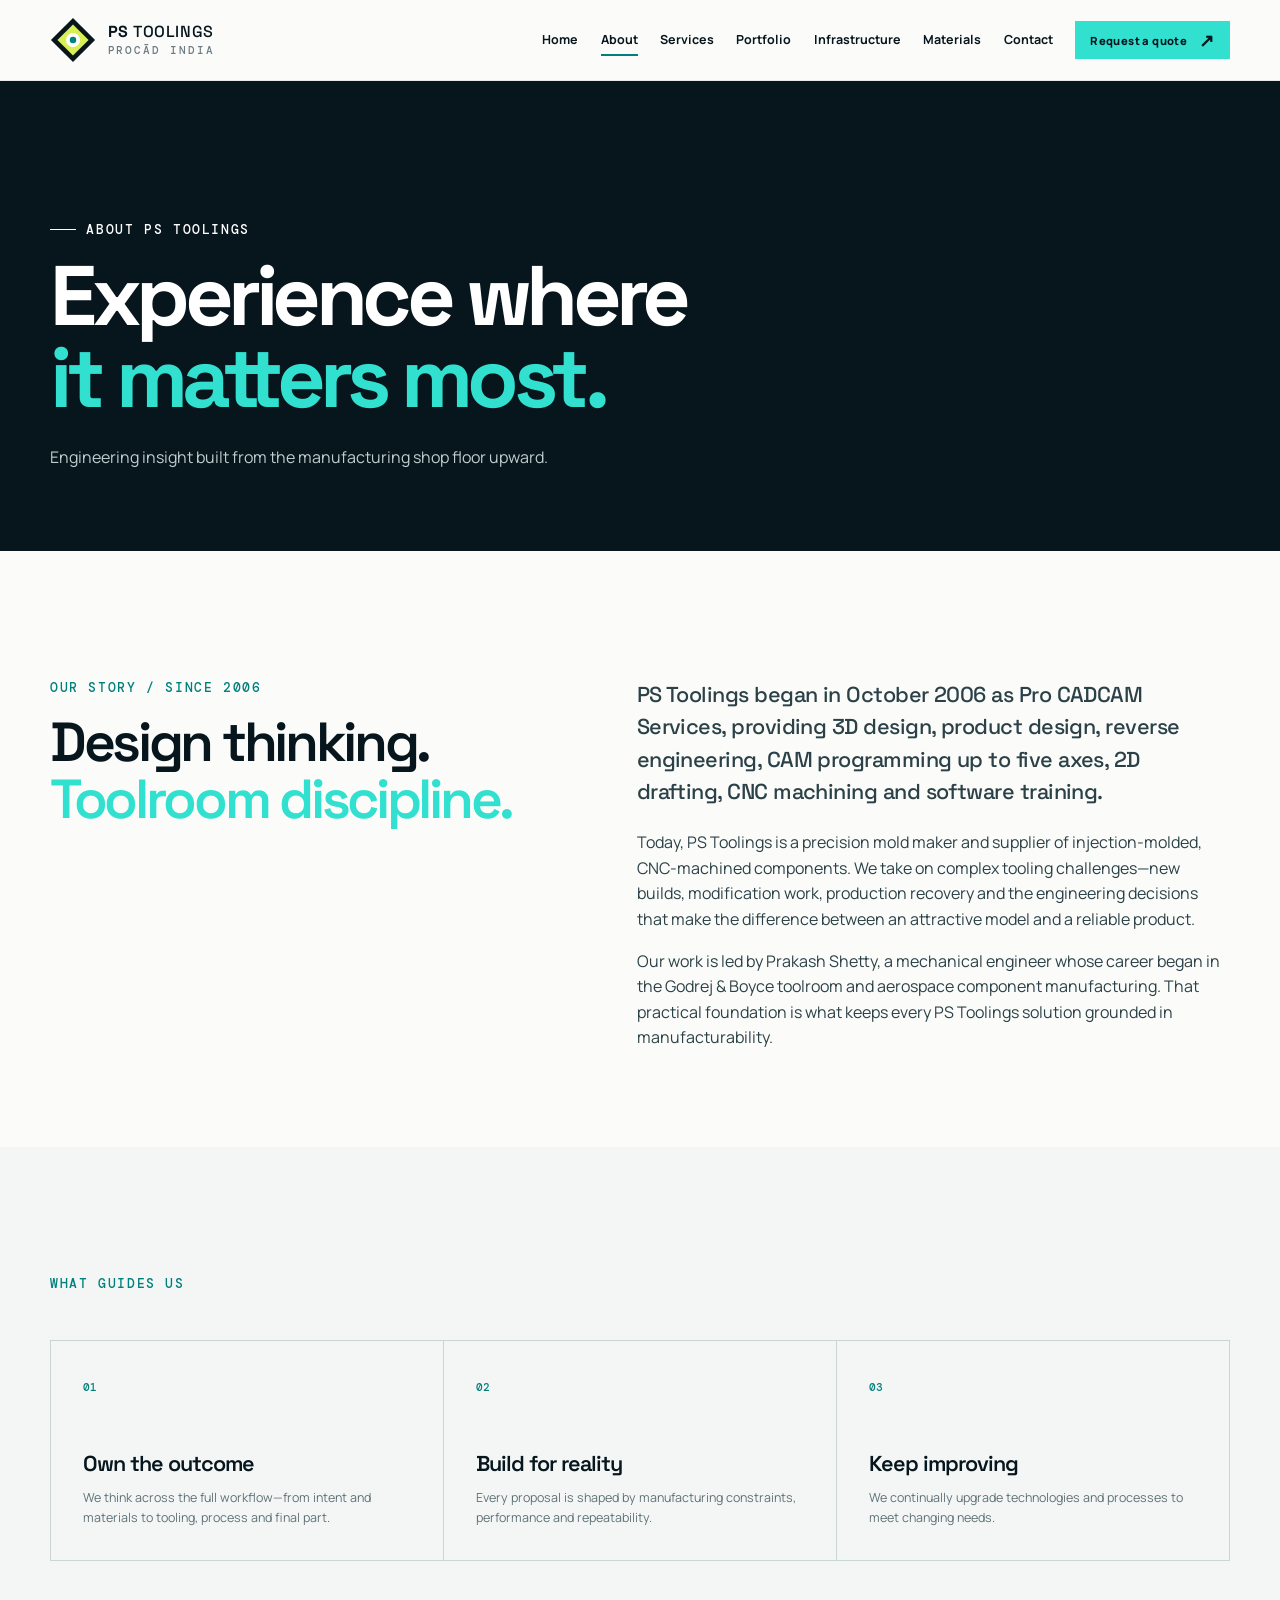
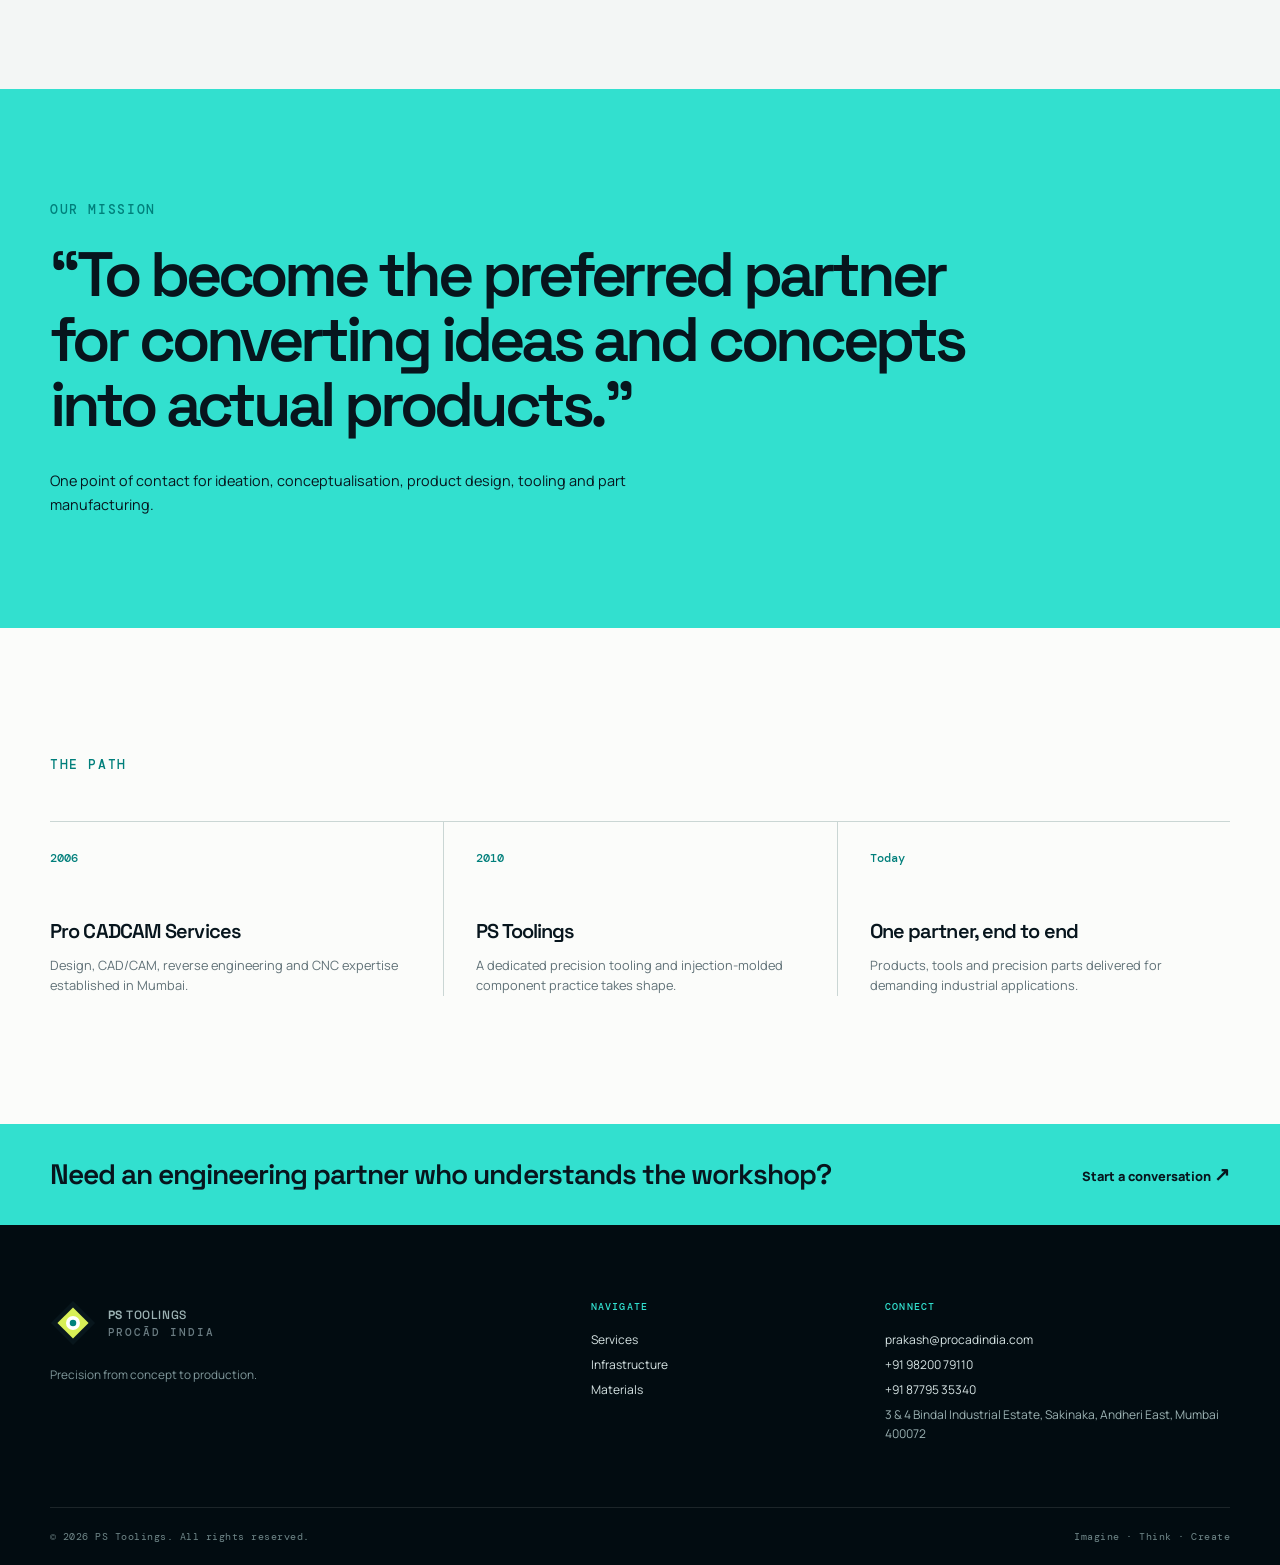
==== commit 2c409067: "Match the PS Toolings mark to the reference logo. The diamond is navy on the outside, lime inside, w" ====
--- a/about.html
+++ b/about.html
@@ -1,4 +1,4 @@
 <!doctype html>
 <html lang="en"><head><meta charset="utf-8"><meta name="viewport" content="width=device-width, initial-scale=1"><meta name="description" content="Learn about PS Toolings, its engineering roots and its mission to bring ideas to production."><title>About PS Toolings — Engineering experience made practical</title><link rel="preconnect" href="https://fonts.googleapis.com"><link rel="preconnect" href="https://fonts.gstatic.com" crossorigin><link href="https://fonts.googleapis.com/css2?family=DM+Mono:wght@400;500&family=Manrope:wght@400;500;600;700;800&family=Space+Grotesk:wght@400;500;600;700&display=swap" rel="stylesheet"><link rel="stylesheet" href="assets/css/style.css"><script src="assets/js/site.js" defer></script></head>
-<body><a class="skip-link" href="#main">Skip to content</a><header class="site-header"><div class="container nav-wrap"><a class="brand" href="index.html" aria-label="PS Toolings home"><span class="brand-mark"><img src="assets/images/logo.svg" alt=""></span><span><strong>PS</strong> TOOLINGS<small>PROCĀD INDIA</small></span></a><button class="nav-toggle" type="button" aria-expanded="false" aria-controls="site-nav"><span></span><span></span><span></span><em>Menu</em></button><nav class="site-nav" id="site-nav" aria-label="Primary navigation"><a href="index.html">Home</a><a class="active" href="about.html">About</a><a href="services.html">Services</a><a href="infrastructure.html">Infrastructure</a><a href="materials.html">Materials</a><a href="contact.html">Contact</a><a class="button button--small" href="contact.html#quote">Request a quote <span>↗</span></a></nav></div></header>
-<main id="main"><section class="page-hero page-hero--about"><div class="container"><p class="eyebrow"><span></span> About PS Toolings</p><h1>Experience where<br><em>it matters most.</em></h1><p>Engineering insight built from the manufacturing shop floor upward.</p></div></section><section class="section about-story"><div class="container story-grid"><div><p class="section-kicker">Our story / Since 2006</p><h2>Design thinking.<br><em>Toolroom discipline.</em></h2></div><div class="long-copy"><p>PS Toolings began in October 2006 as Pro CADCAM Services, providing 3D design, product design, reverse engineering, CAM programming up to five axes, 2D drafting, CNC machining and software training.</p><p>Today, PS Toolings is a precision mold maker and supplier of injection-molded, CNC-machined components. We take on complex tooling challenges—new builds, modification work, production recovery and the engineering decisions that make the difference between an attractive model and a reliable product.</p><p>Our work is led by Prakash Shetty, a mechanical engineer whose career began in the Godrej & Boyce toolroom and aerospace component manufacturing. That practical foundation is what keeps every PS Toolings solution grounded in manufacturability.</p></div></div></section><section class="section values-section"><div class="container"><p class="section-kicker">What guides us</p><div class="values-grid"><article><span>01</span><h3>Own the outcome</h3><p>We think across the full workflow—from intent and materials to tooling, process and final part.</p></article><article><span>02</span><h3>Build for reality</h3><p>Every proposal is shaped by manufacturing constraints, performance and repeatability.</p></article><article><span>03</span><h3>Keep improving</h3><p>We continually upgrade technologies and processes to meet changing needs.</p></article></div></div></section><section class="mission-banner"><div class="container"><p class="section-kicker">Our mission</p><blockquote>“To become the preferred partner for converting ideas and concepts into actual products.”</blockquote><p>One point of contact for ideation, conceptualisation, product design, tooling and part manufacturing.</p></div></section><section class="section timeline-section"><div class="container"><p class="section-kicker">The path</p><div class="timeline"><article><span>2006</span><h3>Pro CADCAM Services</h3><p>Design, CAD/CAM, reverse engineering and CNC expertise established in Mumbai.</p></article><article><span>2010</span><h3>PS Toolings</h3><p>A dedicated precision tooling and injection-molded component practice takes shape.</p></article><article><span>Today</span><h3>One partner, end to end</h3><p>Products, tools and precision parts delivered for demanding industrial applications.</p></article></div></div></section><section class="cta-band"><div class="container"><p>Need an engineering partner who understands the workshop?</p><a href="contact.html#quote">Start a conversation <span>↗</span></a></div></section></main><footer class="site-footer"><div class="container footer-grid"><div><a class="brand brand--footer" href="index.html"><span class="brand-mark"><img src="assets/images/logo.svg" alt=""></span><span><strong>PS</strong> TOOLINGS<small>PROCĀD INDIA</small></span></a><p>Precision from concept to production.</p></div><div><p class="footer-label">Navigate</p><a href="services.html">Services</a><a href="infrastructure.html">Infrastructure</a><a href="materials.html">Materials</a></div><div><p class="footer-label">Connect</p><a href="mailto:prakash@procadindia.com">prakash@procadindia.com</a><a href="tel:+919820079110">+91 98200 79110</a><span>3 &amp; 4 Bindal Industrial Estate, Sakinaka, Andheri East, Mumbai 400072</span></div></div><div class="container footer-bottom"><span>© 2026 PS Toolings. All rights reserved.</span><span>Imagine · Think · Create</span></div></footer></body></html>
+<body><a class="skip-link" href="#main">Skip to content</a><header class="site-header"><div class="container nav-wrap"><a class="brand" href="index.html" aria-label="PS Toolings home"><span class="brand-mark"><img src="assets/images/logo.svg?v=2" alt=""></span><span><strong>PS</strong> TOOLINGS<small>PROCĀD INDIA</small></span></a><button class="nav-toggle" type="button" aria-expanded="false" aria-controls="site-nav"><span></span><span></span><span></span><em>Menu</em></button><nav class="site-nav" id="site-nav" aria-label="Primary navigation"><a href="index.html">Home</a><a class="active" href="about.html">About</a><a href="services.html">Services</a><a href="infrastructure.html">Infrastructure</a><a href="materials.html">Materials</a><a href="contact.html">Contact</a><a class="button button--small" href="contact.html#quote">Request a quote <span>↗</span></a></nav></div></header>
+<main id="main"><section class="page-hero page-hero--about"><div class="container"><p class="eyebrow"><span></span> About PS Toolings</p><h1>Experience where<br><em>it matters most.</em></h1><p>Engineering insight built from the manufacturing shop floor upward.</p></div></section><section class="section about-story"><div class="container story-grid"><div><p class="section-kicker">Our story / Since 2006</p><h2>Design thinking.<br><em>Toolroom discipline.</em></h2></div><div class="long-copy"><p>PS Toolings began in October 2006 as Pro CADCAM Services, providing 3D design, product design, reverse engineering, CAM programming up to five axes, 2D drafting, CNC machining and software training.</p><p>Today, PS Toolings is a precision mold maker and supplier of injection-molded, CNC-machined components. We take on complex tooling challenges—new builds, modification work, production recovery and the engineering decisions that make the difference between an attractive model and a reliable product.</p><p>Our work is led by Prakash Shetty, a mechanical engineer whose career began in the Godrej & Boyce toolroom and aerospace component manufacturing. That practical foundation is what keeps every PS Toolings solution grounded in manufacturability.</p></div></div></section><section class="section values-section"><div class="container"><p class="section-kicker">What guides us</p><div class="values-grid"><article><span>01</span><h3>Own the outcome</h3><p>We think across the full workflow—from intent and materials to tooling, process and final part.</p></article><article><span>02</span><h3>Build for reality</h3><p>Every proposal is shaped by manufacturing constraints, performance and repeatability.</p></article><article><span>03</span><h3>Keep improving</h3><p>We continually upgrade technologies and processes to meet changing needs.</p></article></div></div></section><section class="mission-banner"><div class="container"><p class="section-kicker">Our mission</p><blockquote>“To become the preferred partner for converting ideas and concepts into actual products.”</blockquote><p>One point of contact for ideation, conceptualisation, product design, tooling and part manufacturing.</p></div></section><section class="section timeline-section"><div class="container"><p class="section-kicker">The path</p><div class="timeline"><article><span>2006</span><h3>Pro CADCAM Services</h3><p>Design, CAD/CAM, reverse engineering and CNC expertise established in Mumbai.</p></article><article><span>2010</span><h3>PS Toolings</h3><p>A dedicated precision tooling and injection-molded component practice takes shape.</p></article><article><span>Today</span><h3>One partner, end to end</h3><p>Products, tools and precision parts delivered for demanding industrial applications.</p></article></div></div></section><section class="cta-band"><div class="container"><p>Need an engineering partner who understands the workshop?</p><a href="contact.html#quote">Start a conversation <span>↗</span></a></div></section></main><footer class="site-footer"><div class="container footer-grid"><div><a class="brand brand--footer" href="index.html"><span class="brand-mark"><img src="assets/images/logo.svg?v=2" alt=""></span><span><strong>PS</strong> TOOLINGS<small>PROCĀD INDIA</small></span></a><p>Precision from concept to production.</p></div><div><p class="footer-label">Navigate</p><a href="services.html">Services</a><a href="infrastructure.html">Infrastructure</a><a href="materials.html">Materials</a></div><div><p class="footer-label">Connect</p><a href="mailto:prakash@procadindia.com">prakash@procadindia.com</a><a href="tel:+919820079110">+91 98200 79110</a><span>3 &amp; 4 Bindal Industrial Estate, Sakinaka, Andheri East, Mumbai 400072</span></div></div><div class="container footer-bottom"><span>© 2026 PS Toolings. All rights reserved.</span><span>Imagine · Think · Create</span></div></footer></body></html>
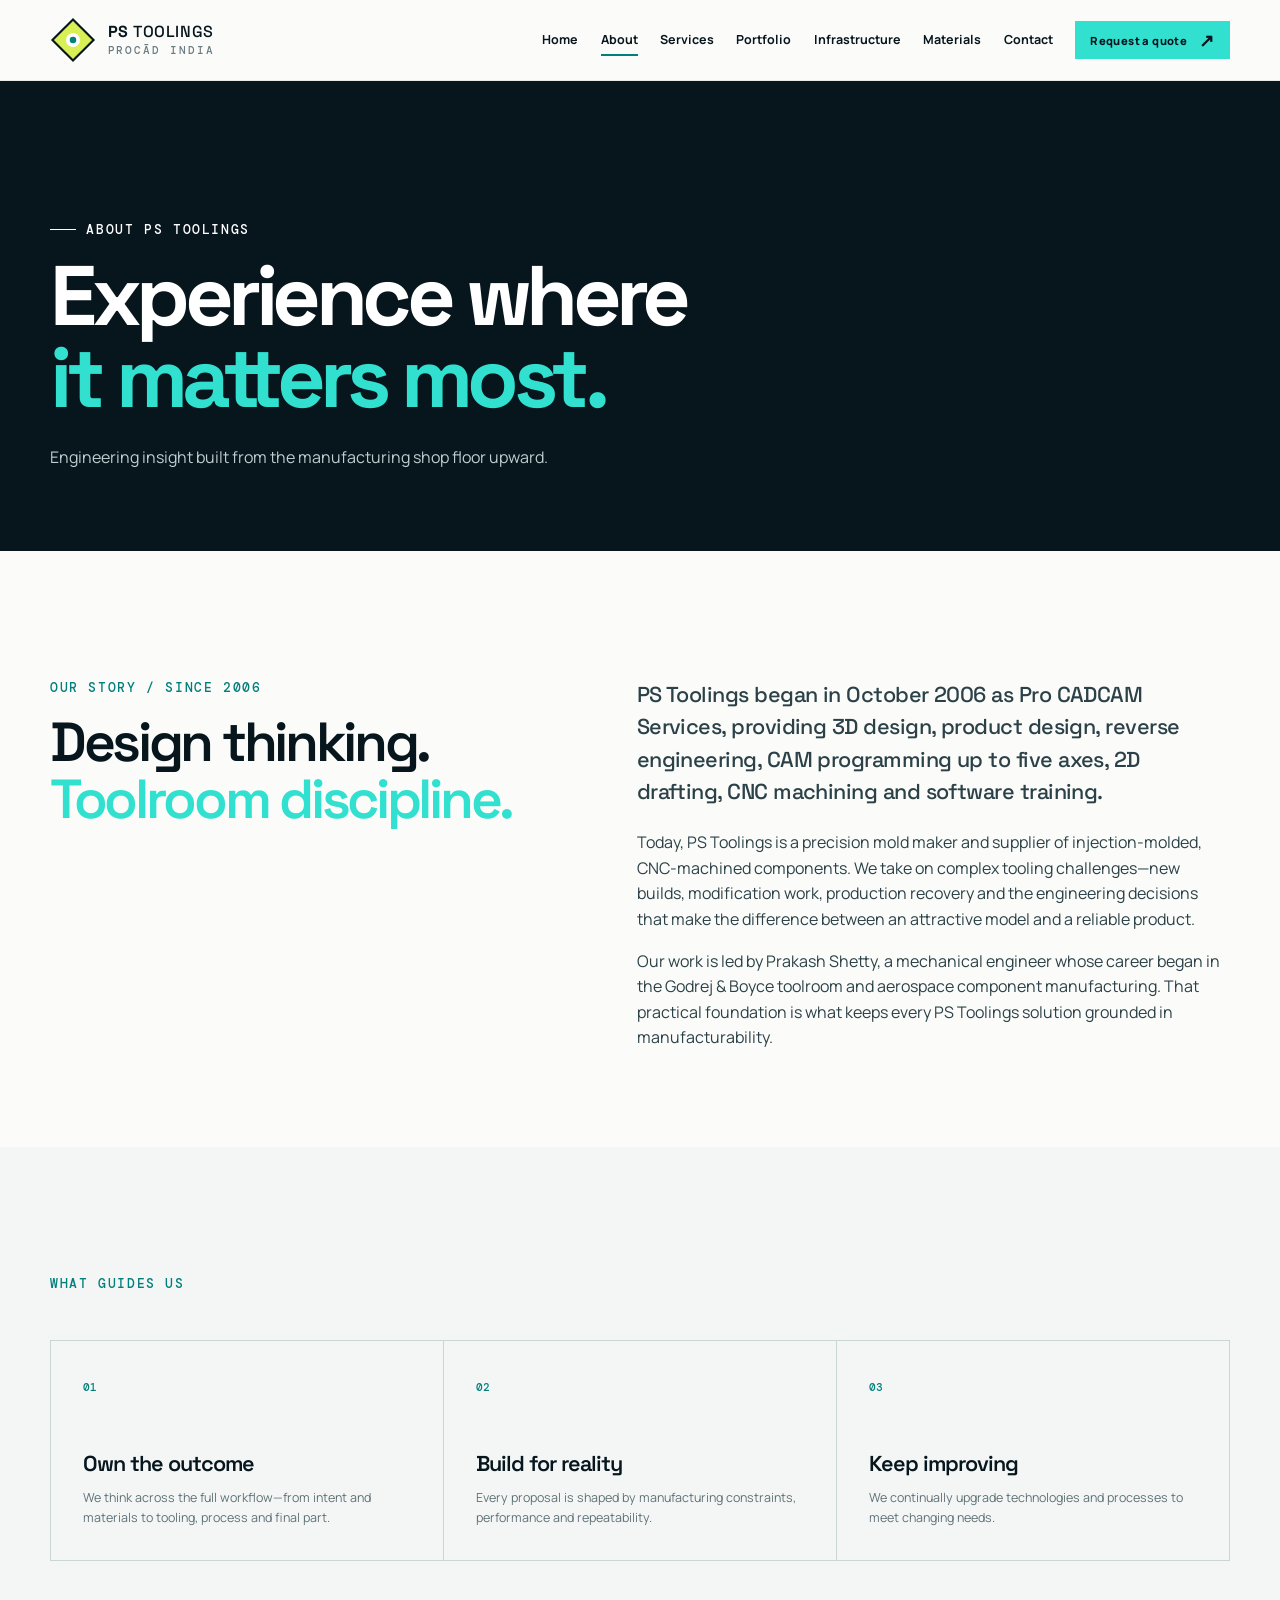
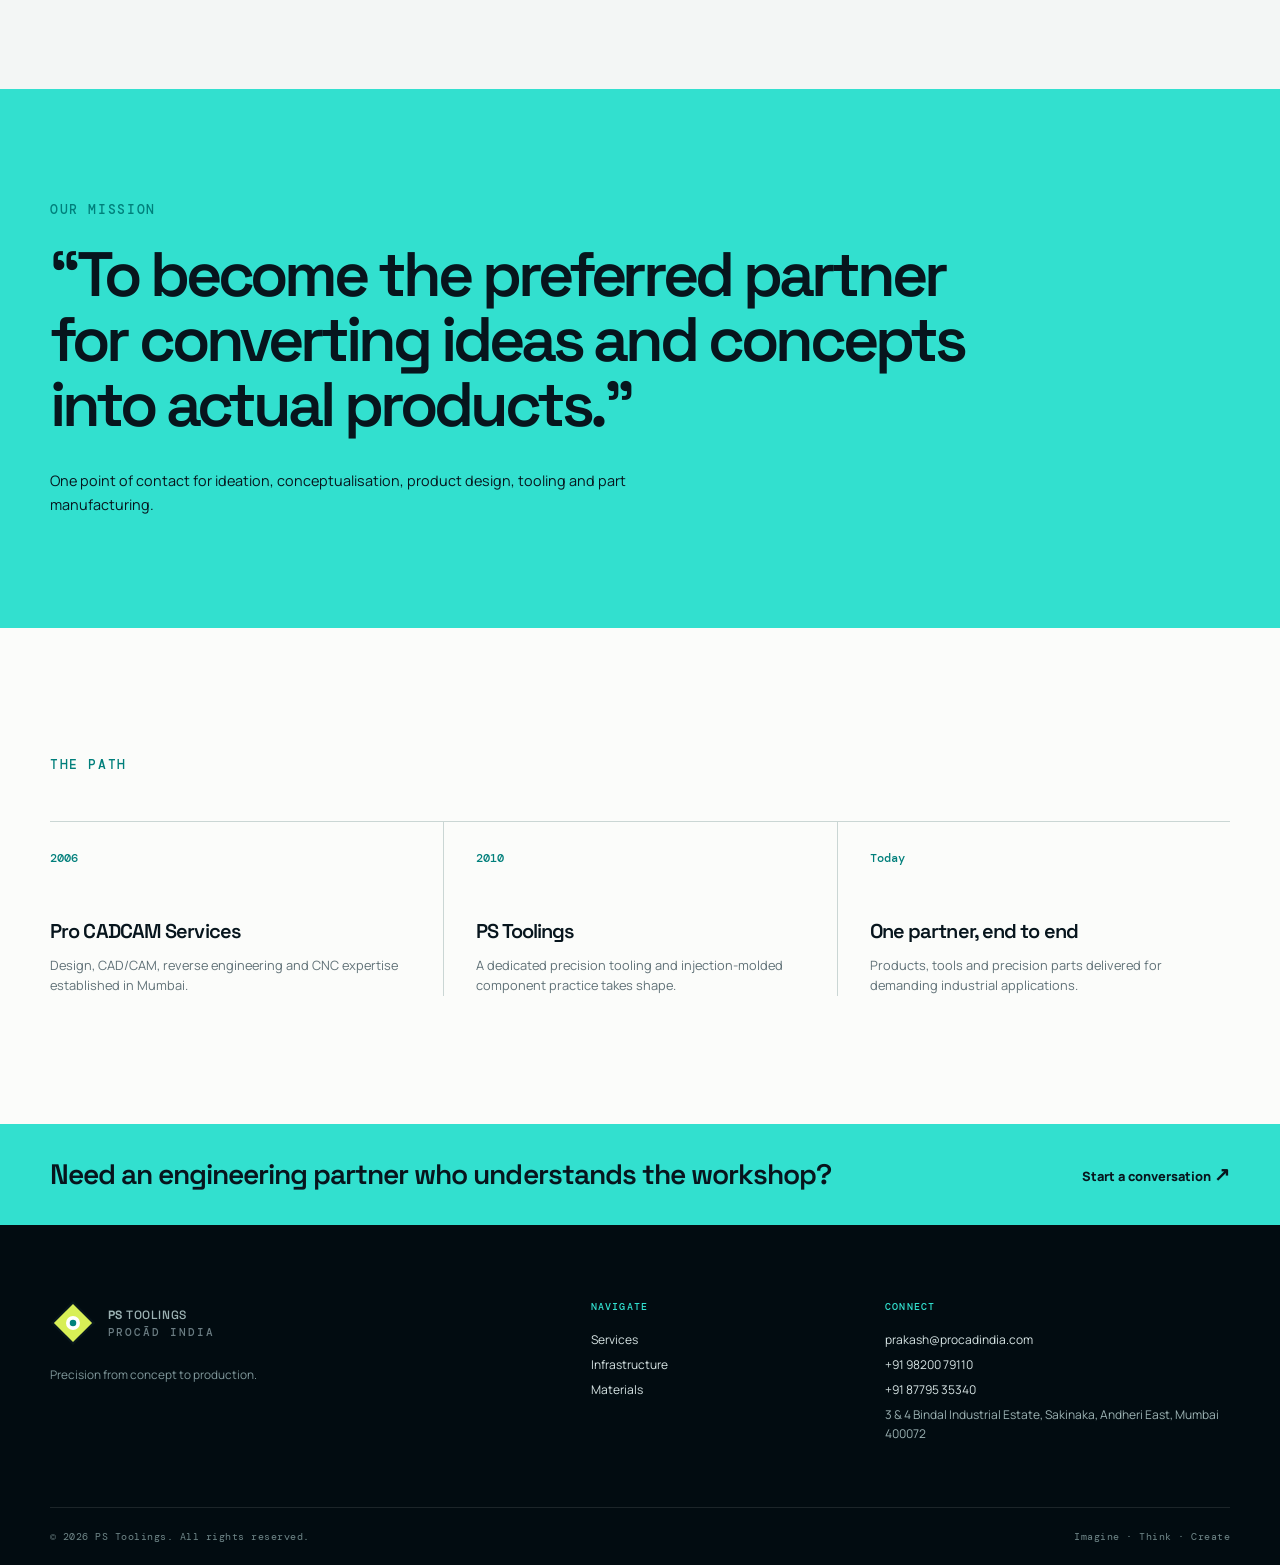
==== commit a07961eb: "Thin the navy edge of the PS Toolings logo. The lime diamond now sits closer to the outer frame so t" ====
--- a/about.html
+++ b/about.html
@@ -1,4 +1,4 @@
 <!doctype html>
 <html lang="en"><head><meta charset="utf-8"><meta name="viewport" content="width=device-width, initial-scale=1"><meta name="description" content="Learn about PS Toolings, its engineering roots and its mission to bring ideas to production."><title>About PS Toolings — Engineering experience made practical</title><link rel="preconnect" href="https://fonts.googleapis.com"><link rel="preconnect" href="https://fonts.gstatic.com" crossorigin><link href="https://fonts.googleapis.com/css2?family=DM+Mono:wght@400;500&family=Manrope:wght@400;500;600;700;800&family=Space+Grotesk:wght@400;500;600;700&display=swap" rel="stylesheet"><link rel="stylesheet" href="assets/css/style.css"><script src="assets/js/site.js" defer></script></head>
-<body><a class="skip-link" href="#main">Skip to content</a><header class="site-header"><div class="container nav-wrap"><a class="brand" href="index.html" aria-label="PS Toolings home"><span class="brand-mark"><img src="assets/images/logo.svg?v=2" alt=""></span><span><strong>PS</strong> TOOLINGS<small>PROCĀD INDIA</small></span></a><button class="nav-toggle" type="button" aria-expanded="false" aria-controls="site-nav"><span></span><span></span><span></span><em>Menu</em></button><nav class="site-nav" id="site-nav" aria-label="Primary navigation"><a href="index.html">Home</a><a class="active" href="about.html">About</a><a href="services.html">Services</a><a href="infrastructure.html">Infrastructure</a><a href="materials.html">Materials</a><a href="contact.html">Contact</a><a class="button button--small" href="contact.html#quote">Request a quote <span>↗</span></a></nav></div></header>
-<main id="main"><section class="page-hero page-hero--about"><div class="container"><p class="eyebrow"><span></span> About PS Toolings</p><h1>Experience where<br><em>it matters most.</em></h1><p>Engineering insight built from the manufacturing shop floor upward.</p></div></section><section class="section about-story"><div class="container story-grid"><div><p class="section-kicker">Our story / Since 2006</p><h2>Design thinking.<br><em>Toolroom discipline.</em></h2></div><div class="long-copy"><p>PS Toolings began in October 2006 as Pro CADCAM Services, providing 3D design, product design, reverse engineering, CAM programming up to five axes, 2D drafting, CNC machining and software training.</p><p>Today, PS Toolings is a precision mold maker and supplier of injection-molded, CNC-machined components. We take on complex tooling challenges—new builds, modification work, production recovery and the engineering decisions that make the difference between an attractive model and a reliable product.</p><p>Our work is led by Prakash Shetty, a mechanical engineer whose career began in the Godrej & Boyce toolroom and aerospace component manufacturing. That practical foundation is what keeps every PS Toolings solution grounded in manufacturability.</p></div></div></section><section class="section values-section"><div class="container"><p class="section-kicker">What guides us</p><div class="values-grid"><article><span>01</span><h3>Own the outcome</h3><p>We think across the full workflow—from intent and materials to tooling, process and final part.</p></article><article><span>02</span><h3>Build for reality</h3><p>Every proposal is shaped by manufacturing constraints, performance and repeatability.</p></article><article><span>03</span><h3>Keep improving</h3><p>We continually upgrade technologies and processes to meet changing needs.</p></article></div></div></section><section class="mission-banner"><div class="container"><p class="section-kicker">Our mission</p><blockquote>“To become the preferred partner for converting ideas and concepts into actual products.”</blockquote><p>One point of contact for ideation, conceptualisation, product design, tooling and part manufacturing.</p></div></section><section class="section timeline-section"><div class="container"><p class="section-kicker">The path</p><div class="timeline"><article><span>2006</span><h3>Pro CADCAM Services</h3><p>Design, CAD/CAM, reverse engineering and CNC expertise established in Mumbai.</p></article><article><span>2010</span><h3>PS Toolings</h3><p>A dedicated precision tooling and injection-molded component practice takes shape.</p></article><article><span>Today</span><h3>One partner, end to end</h3><p>Products, tools and precision parts delivered for demanding industrial applications.</p></article></div></div></section><section class="cta-band"><div class="container"><p>Need an engineering partner who understands the workshop?</p><a href="contact.html#quote">Start a conversation <span>↗</span></a></div></section></main><footer class="site-footer"><div class="container footer-grid"><div><a class="brand brand--footer" href="index.html"><span class="brand-mark"><img src="assets/images/logo.svg?v=2" alt=""></span><span><strong>PS</strong> TOOLINGS<small>PROCĀD INDIA</small></span></a><p>Precision from concept to production.</p></div><div><p class="footer-label">Navigate</p><a href="services.html">Services</a><a href="infrastructure.html">Infrastructure</a><a href="materials.html">Materials</a></div><div><p class="footer-label">Connect</p><a href="mailto:prakash@procadindia.com">prakash@procadindia.com</a><a href="tel:+919820079110">+91 98200 79110</a><span>3 &amp; 4 Bindal Industrial Estate, Sakinaka, Andheri East, Mumbai 400072</span></div></div><div class="container footer-bottom"><span>© 2026 PS Toolings. All rights reserved.</span><span>Imagine · Think · Create</span></div></footer></body></html>
+<body><a class="skip-link" href="#main">Skip to content</a><header class="site-header"><div class="container nav-wrap"><a class="brand" href="index.html" aria-label="PS Toolings home"><span class="brand-mark"><img src="assets/images/logo.svg?v=3" alt=""></span><span><strong>PS</strong> TOOLINGS<small>PROCĀD INDIA</small></span></a><button class="nav-toggle" type="button" aria-expanded="false" aria-controls="site-nav"><span></span><span></span><span></span><em>Menu</em></button><nav class="site-nav" id="site-nav" aria-label="Primary navigation"><a href="index.html">Home</a><a class="active" href="about.html">About</a><a href="services.html">Services</a><a href="infrastructure.html">Infrastructure</a><a href="materials.html">Materials</a><a href="contact.html">Contact</a><a class="button button--small" href="contact.html#quote">Request a quote <span>↗</span></a></nav></div></header>
+<main id="main"><section class="page-hero page-hero--about"><div class="container"><p class="eyebrow"><span></span> About PS Toolings</p><h1>Experience where<br><em>it matters most.</em></h1><p>Engineering insight built from the manufacturing shop floor upward.</p></div></section><section class="section about-story"><div class="container story-grid"><div><p class="section-kicker">Our story / Since 2006</p><h2>Design thinking.<br><em>Toolroom discipline.</em></h2></div><div class="long-copy"><p>PS Toolings began in October 2006 as Pro CADCAM Services, providing 3D design, product design, reverse engineering, CAM programming up to five axes, 2D drafting, CNC machining and software training.</p><p>Today, PS Toolings is a precision mold maker and supplier of injection-molded, CNC-machined components. We take on complex tooling challenges—new builds, modification work, production recovery and the engineering decisions that make the difference between an attractive model and a reliable product.</p><p>Our work is led by Prakash Shetty, a mechanical engineer whose career began in the Godrej & Boyce toolroom and aerospace component manufacturing. That practical foundation is what keeps every PS Toolings solution grounded in manufacturability.</p></div></div></section><section class="section values-section"><div class="container"><p class="section-kicker">What guides us</p><div class="values-grid"><article><span>01</span><h3>Own the outcome</h3><p>We think across the full workflow—from intent and materials to tooling, process and final part.</p></article><article><span>02</span><h3>Build for reality</h3><p>Every proposal is shaped by manufacturing constraints, performance and repeatability.</p></article><article><span>03</span><h3>Keep improving</h3><p>We continually upgrade technologies and processes to meet changing needs.</p></article></div></div></section><section class="mission-banner"><div class="container"><p class="section-kicker">Our mission</p><blockquote>“To become the preferred partner for converting ideas and concepts into actual products.”</blockquote><p>One point of contact for ideation, conceptualisation, product design, tooling and part manufacturing.</p></div></section><section class="section timeline-section"><div class="container"><p class="section-kicker">The path</p><div class="timeline"><article><span>2006</span><h3>Pro CADCAM Services</h3><p>Design, CAD/CAM, reverse engineering and CNC expertise established in Mumbai.</p></article><article><span>2010</span><h3>PS Toolings</h3><p>A dedicated precision tooling and injection-molded component practice takes shape.</p></article><article><span>Today</span><h3>One partner, end to end</h3><p>Products, tools and precision parts delivered for demanding industrial applications.</p></article></div></div></section><section class="cta-band"><div class="container"><p>Need an engineering partner who understands the workshop?</p><a href="contact.html#quote">Start a conversation <span>↗</span></a></div></section></main><footer class="site-footer"><div class="container footer-grid"><div><a class="brand brand--footer" href="index.html"><span class="brand-mark"><img src="assets/images/logo.svg?v=3" alt=""></span><span><strong>PS</strong> TOOLINGS<small>PROCĀD INDIA</small></span></a><p>Precision from concept to production.</p></div><div><p class="footer-label">Navigate</p><a href="services.html">Services</a><a href="infrastructure.html">Infrastructure</a><a href="materials.html">Materials</a></div><div><p class="footer-label">Connect</p><a href="mailto:prakash@procadindia.com">prakash@procadindia.com</a><a href="tel:+919820079110">+91 98200 79110</a><span>3 &amp; 4 Bindal Industrial Estate, Sakinaka, Andheri East, Mumbai 400072</span></div></div><div class="container footer-bottom"><span>© 2026 PS Toolings. All rights reserved.</span><span>Imagine · Think · Create</span></div></footer></body></html>
--- a/assets/css/style.css
+++ b/assets/css/style.css
@@ -1,5 +1,5 @@
 :root{--ink:#07151d;--ink-soft:#112a35;--surface:#f3f6f5;--paper:#fbfcfa;--line:#cad6d4;--muted:#607177;--teal:#32e0cf;--teal-dark:#007f7b;--lime:#d8ef58;--mono:"DM Mono",monospace;--sans:"Manrope",Arial,sans-serif;--display:"Space Grotesk",Arial,sans-serif;--shadow:0 20px 60px rgba(4,22,27,.12)}
-*{box-sizing:border-box}html{scroll-behavior:smooth}body{margin:0;background:var(--paper);color:var(--ink);font-family:var(--sans);font-size:16px;line-height:1.6}a{color:inherit;text-decoration:none}img{display:block;max-width:100%}.container{width:min(1180px,calc(100% - 64px));margin-inline:auto}.skip-link{position:fixed;z-index:100;left:1rem;top:-4rem;background:var(--teal);padding:.55rem 1rem;font-weight:800}.skip-link:focus{top:1rem}.site-header{position:sticky;top:0;z-index:30;background:rgba(251,252,250,.9);border-bottom:1px solid rgba(7,21,29,.08);backdrop-filter:blur(16px)}.nav-wrap{min-height:80px;display:flex;align-items:center;justify-content:space-between;gap:2rem}.brand{display:inline-flex;align-items:center;gap:.72rem;font-family:var(--display);font-size:1rem;font-weight:500;letter-spacing:.035em;line-height:1;white-space:nowrap}.brand strong{font-weight:700}.brand small{display:block;margin-top:.32rem;color:#6a7c82;font-family:var(--mono);font-size:.68rem;letter-spacing:.18em}.brand-mark{position:relative;display:block;width:46px;height:46px;flex:none}.brand-mark img{display:block;width:46px;height:46px}.site-nav{display:flex;align-items:center;gap:1.4rem;font-size:.78rem;font-weight:700}.site-nav>a:not(.button){position:relative;padding:.35rem 0}.site-nav>a:not(.button)::after{content:"";position:absolute;bottom:0;left:0;width:0;height:2px;background:var(--teal-dark);transition:width .25s}.site-nav>a.active:not(.button)::after,.site-nav>a:not(.button):hover::after{width:100%}.button{display:inline-flex;align-items:center;justify-content:center;gap:.75rem;background:var(--teal);border:1px solid var(--teal);color:var(--ink);padding:.82rem 1.2rem;font:800 .75rem var(--sans);letter-spacing:.035em;cursor:pointer;transition:transform .25s,background .25s,border .25s}.button:hover{transform:translateY(-3px);background:var(--lime);border-color:var(--lime)}.button span{font-size:1.15rem;line-height:.7}.button--small{padding:.66rem .9rem;font-size:.7rem}.button--light{background:transparent;color:#fff;border-color:rgba(255,255,255,.45)}.button--light:hover{color:var(--ink)}.nav-toggle{display:none;background:none;border:0;color:var(--ink);cursor:pointer}.nav-toggle span{display:block;width:23px;height:2px;background:currentColor;margin:5px}.nav-toggle em{display:none}.hero{position:relative;isolation:isolate;min-height:calc(100vh - 80px);overflow:hidden;background:var(--ink);color:white;display:flex;align-items:center}.hero-grid{position:absolute;z-index:-1;inset:0;background-image:linear-gradient(rgba(159,191,188,.11) 1px,transparent 1px),linear-gradient(90deg,rgba(159,191,188,.11) 1px,transparent 1px);background-size:56px 56px;mask-image:linear-gradient(90deg,#000 5%,transparent 67%)}.hero-orb{position:absolute;z-index:-1;width:66vw;height:66vw;right:-19vw;top:-10vw;border:1px solid rgba(50,224,207,.32);border-radius:50%;box-shadow:0 0 0 8vw rgba(50,224,207,.025),0 0 0 16vw rgba(50,224,207,.02)}.hero-content{padding:8.4rem 0 5rem}.eyebrow,.section-kicker{display:flex;align-items:center;gap:.65rem;margin:0 0 1.15rem;font:500 .84rem var(--mono);letter-spacing:.12em;text-transform:uppercase}.section-kicker--lead{margin-bottom:.9rem;color:var(--teal-dark);font:700 clamp(1.35rem,2.4vw,1.85rem)/1.2 var(--display);letter-spacing:.06em}.eyebrow span{width:26px;height:1px;background:currentColor}.hero h1,.page-hero h1,.contact-hero h1{max-width:800px;margin:0;font:700 clamp(3.1rem,6.6vw,6.5rem)/.97 var(--display);letter-spacing:-.065em}.hero h1 em,.page-hero h1 em,.contact-hero h1 em,h2 em{font-style:normal;color:var(--teal)}.hero-copy{max-width:495px;margin:2rem 0;font-size:1rem;color:#bbcece}.hero-actions{display:flex;align-items:center;gap:1.7rem}.text-link{display:inline-flex;gap:.5rem;align-items:center;font-weight:800;font-size:.78rem}.text-link span{font-size:1.25rem;transition:transform .2s}.text-link:hover span{transform:translateX(4px)}.hero-metrics{display:flex;gap:2.5rem;margin-top:5.5rem}.hero-metrics div{display:grid;gap:.25rem}.hero-metrics strong{font:600 1.75rem/1 var(--display);color:var(--lime)}.hero-metrics span{color:#aec0c1;font-size:.67rem;max-width:100px;line-height:1.35}.hero-visual{position:absolute;z-index:-1;right:2vw;bottom:0;width:min(44vw,610px);height:75%;overflow:hidden;clip-path:polygon(15% 0,100% 0,100% 100%,0 100%)}.hero-visual::after{content:"";position:absolute;inset:0;background:linear-gradient(90deg,var(--ink) 0%,transparent 48%),linear-gradient(0deg,rgba(7,21,29,.5),transparent 45%);mix-blend-mode:multiply}.hero-visual img{height:100%;width:100%;object-fit:cover;filter:grayscale(1) contrast(1.1) brightness(.75)}.technical-ring{position:absolute;z-index:1;border:1px solid rgba(216,239,88,.72);border-radius:50%}.ring-one{width:170px;height:170px;top:17%;left:18%}.ring-two{width:82px;height:82px;top:28%;left:28%}.visual-label{position:absolute;z-index:2;right:2rem;top:2rem;color:var(--teal);font:500 .58rem var(--mono);letter-spacing:.1em;writing-mode:vertical-rl}.visual-badge{position:absolute;z-index:2;bottom:2rem;right:2rem;display:flex;align-items:center;gap:.7rem;padding:.75rem;background:rgba(7,21,29,.82);border:1px solid rgba(255,255,255,.22);backdrop-filter:blur(7px)}.visual-badge span{color:var(--lime);font:500 .7rem var(--mono)}.visual-badge b{font-size:.64rem;line-height:1.3}.section{padding:8rem 0}.split-heading{display:grid;grid-template-columns:.72fr 2fr;gap:4rem}.section-kicker{color:var(--teal-dark)}.split-heading h2,.section-heading h2,.proof h2,.story-grid h2,.feature-grid h2,.contact-grid h2{margin:0;font:600 clamp(2.2rem,4.3vw,4.6rem)/1.02 var(--display);letter-spacing:-.06em}.split-heading>div>p{max-width:580px;margin:1.8rem 0 0;color:var(--muted)}.service-grid{display:grid;grid-template-columns:repeat(4,1fr);gap:1px;margin-top:5rem;background:var(--line);border:1px solid var(--line)}.service-card{position:relative;min-height:335px;padding:1.8rem 1.55rem;background:var(--paper);transition:background .25s,color .25s}.service-card:hover{background:var(--ink);color:#fff}.service-card--feature{background:var(--teal)}.service-card--feature:hover{background:var(--teal-dark)}.number{font:500 .67rem var(--mono);color:var(--teal-dark)}.service-card:hover .number{color:var(--teal)}.icon{display:block;margin:3.7rem 0 1rem;font:400 3rem/1 var(--display);color:var(--teal-dark)}.service-card h3{margin:0;font:600 1.38rem/1.13 var(--display);letter-spacing:-.04em}.service-card p{color:var(--muted);font-size:.76rem;line-height:1.65}.service-card:hover p{color:#b4c6c8}.card-arrow{position:absolute;bottom:1.35rem;right:1.35rem;color:var(--teal-dark);font-size:1.2rem}.service-card:hover .card-arrow{color:var(--teal)}.section--dark{background:var(--ink);color:#fff}.statement{position:relative;overflow:hidden}.statement::after{content:"PS";position:absolute;right:3vw;bottom:-5.4rem;color:rgba(255,255,255,.035);font:700 25rem/.8 var(--display);letter-spacing:-.13em}.statement-layout{position:relative;z-index:1;display:grid;grid-template-columns:.72fr 2fr;gap:4rem}.statement h2{margin:0;font:600 clamp(2.5rem,5.5vw,5.8rem)/.98 var(--display);letter-spacing:-.065em}.statement p:not(.section-kicker){max-width:560px;margin:2rem 0;color:#aac0c2}.statement-line{position:absolute;bottom:0;left:0;width:100%;height:5px;background:linear-gradient(90deg,var(--teal) 0 25%,var(--lime) 25% 37%,#fff 37% 41%,transparent 41%)}.workflow{background:var(--surface)}.section-heading{display:flex;align-items:end;justify-content:space-between;gap:2rem}.process-list{margin:4rem 0 0;padding:0;list-style:none;display:grid;grid-template-columns:repeat(5,1fr);border-top:1px solid var(--line)}.process-list li{padding:1.35rem 1.2rem 1rem;border-right:1px solid var(--line)}.process-list li:first-child{padding-left:0}.process-list li:last-child{border:0}.process-list span{font:500 .66rem var(--mono);color:var(--teal-dark)}.process-list h3{margin:3rem 0 .6rem;font:600 1.12rem var(--display);letter-spacing:-.04em}.process-list p{margin:0;color:var(--muted);font-size:.74rem;line-height:1.55}.proof-grid{display:grid;grid-template-columns:1fr 1fr;gap:clamp(2rem,8vw,9rem);align-items:center}.proof-image{position:relative;min-height:560px;background:var(--ink);overflow:hidden}.proof-image::after{content:"";position:absolute;inset:0;background:linear-gradient(0deg,rgba(7,21,29,.62),transparent 60%)}.proof-image img{width:100%;height:560px;object-fit:cover;filter:grayscale(1) contrast(1.12)}.proof-image span{position:absolute;z-index:1;bottom:1.2rem;left:1.2rem;color:#fff;font:500 .6rem var(--mono);letter-spacing:.12em}.proof-copy p:not(.section-kicker){color:var(--muted);margin:1.6rem 0}.check-list{display:grid;gap:.72rem;margin:1.8rem 0;padding:0;list-style:none}.check-list li{position:relative;padding-left:1.5rem;font-size:.78rem;line-height:1.45}.check-list li::before{content:"";position:absolute;left:0;top:.42rem;width:.58rem;height:.58rem;background:var(--teal);clip-path:polygon(50% 0,100% 50%,50% 100%,0 50%)}.cta-band{background:var(--teal);padding:2.05rem 0}.cta-band .container{display:flex;align-items:center;justify-content:space-between;gap:2rem}.cta-band p{margin:0;font:600 clamp(1.15rem,2.2vw,1.9rem) var(--display);letter-spacing:-.035em}.cta-band a{font:800 .8rem var(--sans)}.cta-band a span{font-size:1.2rem}.site-footer{background:#020c11;color:#d7e4e4;padding:4.7rem 0 1.4rem}.footer-grid{display:grid;grid-template-columns:2fr 1fr 1.4fr;gap:3rem}.brand--footer{color:#fff}.site-footer p{color:#81999c;font-size:.74rem}.footer-label{margin:0 0 .7rem!important;color:var(--teal)!important;font:500 .62rem var(--mono)!important;letter-spacing:.12em;text-transform:uppercase}.footer-grid>div:not(:first-child){display:grid;align-content:start;gap:.35rem;font-size:.75rem}.footer-grid span{color:#9cb2b3;font-size:.75rem}.footer-bottom{display:flex;justify-content:space-between;gap:1rem;margin-top:4rem;padding-top:1.35rem;border-top:1px solid rgba(255,255,255,.1);color:#708789;font:400 .61rem var(--mono);letter-spacing:.05em}.page-hero,.contact-hero{position:relative;min-height:470px;display:flex;align-items:end;padding:5rem 0;overflow:hidden;background:var(--ink);color:#fff}.page-hero::after{content:"";position:absolute;inset:0;background:linear-gradient(90deg,var(--ink) 10%,rgba(7,21,29,.65) 48%,rgba(7,21,29,.2));z-index:0}.page-hero .container,.contact-hero .container{position:relative;z-index:1}.page-hero>div>p:last-child,.contact-hero>div>p:last-child{max-width:510px;margin:1.6rem 0 0;color:#bfcecf}.page-hero::before{content:"";position:absolute;inset:0;background-size:cover;background-position:center;filter:grayscale(1) contrast(1.1) brightness(.55)}.page-hero--about::before{background-image:url("https://static.wixstatic.com/media/8246d9_24218ff956c0409491ba9ac719803b25~mv2.jpg/v1/fill/w_1800,h_850,al_c,q_85,enc_avif,quality_auto/8246d9_24218ff956c0409491ba9ac719803b25~mv2.jpg")}.page-hero--services::before{background-image:url("https://static.wixstatic.com/media/8246d9_c7812a81c6b84a7883734f2593a048b3~mv2.gif/v1/fill/w_1600,h_850,al_c,q_85,enc_avif,quality_auto/8246d9_c7812a81c6b84a7883734f2593a048b3~mv2.gif")}.page-hero--infra::before{background-image:url("https://static.wixstatic.com/media/8246d9_d55d79b837fa4dcbbc5de5de3e5ee301~mv2.jpg/v1/fill/w_1800,h_850,al_c,q_85,enc_avif,quality_auto/1___VMX24i-XP-Angle_edited.jpg")}.page-hero--materials::before{background-image:url("https://static.wixstatic.com/media/8246d9_6acac2cb23e6452ebd55fa6b09bff178~mv2.jpg/v1/fit/w_1200,h_1100,q_80,enc_avif,quality_auto/8246d9_6acac2cb23e6452ebd55fa6b09bff178~mv2.jpg")}.about-story{padding-bottom:5rem}.story-grid{display:grid;grid-template-columns:1fr 1.25fr;gap:7rem}.long-copy{font-size:1rem;color:#2b4147}.long-copy p:first-child{margin-top:0;font:500 1.35rem/1.5 var(--display);letter-spacing:-.025em}.values-section{background:var(--surface)}.values-grid,.two-card-grid{display:grid;grid-template-columns:repeat(3,1fr);gap:1px;margin-top:3rem;background:var(--line);border:1px solid var(--line)}.values-grid article,.two-card-grid article{background:var(--surface);padding:2rem}.values-grid span,.two-card-grid span{color:var(--teal-dark);font:500 .7rem var(--mono)}.values-grid h3,.two-card-grid h3{margin:3.2rem 0 .7rem;font:600 1.35rem var(--display);letter-spacing:-.045em}.values-grid p,.two-card-grid p{margin:0;color:var(--muted);font-size:.78rem}.mission-banner{background:var(--teal);padding:7rem 0}.mission-banner blockquote{max-width:920px;margin:1.5rem 0;font:600 clamp(2.2rem,4.9vw,5rem)/1.04 var(--display);letter-spacing:-.065em}.mission-banner p:last-child{max-width:610px;margin:2rem 0 0;font-size:.9rem}.timeline{display:grid;grid-template-columns:repeat(3,1fr);gap:0;margin-top:3rem;border-top:1px solid var(--line)}.timeline article{padding:1.4rem 2rem 0 0}.timeline article+article{border-left:1px solid var(--line);padding-left:2rem}.timeline span{font:500 .72rem var(--mono);color:var(--teal-dark)}.timeline h3{margin:3rem 0 .7rem;font:600 1.25rem var(--display);letter-spacing:-.045em}.timeline p{margin:0;color:var(--muted);font-size:.8rem}.service-detail-list{padding-block:2rem}.service-detail{display:grid;grid-template-columns:80px 1.05fr 1fr;gap:2rem;padding:5rem 0;border-bottom:1px solid var(--line);scroll-margin-top:80px}.detail-number{font:500 .72rem var(--mono);color:var(--teal-dark)}.service-detail h2{margin:0;font:600 clamp(2rem,3.7vw,3.7rem)/1.01 var(--display);letter-spacing:-.06em}.service-detail>div:last-child>p{margin:0;color:var(--muted);font-size:.85rem}.service-detail .check-list{margin-bottom:0}.results-strip{padding:5rem 0}.results-grid{display:grid;grid-template-columns:repeat(3,1fr);gap:1rem}.results-grid div{display:grid;gap:.5rem;border-top:1px solid rgba(255,255,255,.25);padding-top:1.2rem}.results-grid strong{font:600 clamp(2.3rem,4vw,4rem)/1 var(--display);color:var(--lime);letter-spacing:-.06em}.results-grid span{font-size:.75rem;color:#a9bebf}.equipment-intro{padding-bottom:3rem}.equipment-table-section,.material-table-section{padding:0 0 8rem}.table-wrap{overflow-x:auto;border:1px solid var(--line);background:var(--paper)}table{width:100%;border-collapse:collapse;text-align:left;min-width:790px}th,td{padding:1.15rem 1.2rem;border-bottom:1px solid var(--line);font-size:.77rem;vertical-align:top}th{background:var(--ink);color:#fff;font:500 .67rem var(--mono);letter-spacing:.06em;text-transform:uppercase}tr:last-child td{border-bottom:0}td{color:var(--muted)}td strong{color:var(--ink)}.support-equipment{display:flex;flex-wrap:wrap;gap:.65rem;margin-top:1rem}.support-equipment span{border:1px solid var(--line);padding:.6rem .8rem;font:500 .65rem var(--mono);color:var(--muted)}.machine-feature{background:var(--surface)}.feature-grid{display:grid;grid-template-columns:1fr 1.18fr;gap:6rem;align-items:center}.feature-grid p:not(.section-kicker){color:var(--muted);font-size:.86rem}.machine-image{position:relative;min-height:390px;overflow:hidden}.machine-image::after{content:"";position:absolute;inset:0;background:linear-gradient(0deg,rgba(7,21,29,.55),transparent 45%)}.machine-image img{width:100%;height:390px;object-fit:cover;filter:grayscale(1) contrast(1.1)}.machine-tag{position:absolute;z-index:1;bottom:1.2rem;left:1.3rem;color:#fff;font:500 .64rem var(--mono);letter-spacing:.1em}.control-features{padding-top:7rem}.two-card-grid{grid-template-columns:repeat(2,1fr);background:rgba(255,255,255,.2);margin-top:4rem}.two-card-grid article{background:rgba(255,255,255,.05)}.control-features .two-card-grid h3{color:#fff}.control-features .two-card-grid p{color:#adc1c3}.control-features .two-card-grid span{color:var(--teal)}.material-intro{padding-bottom:3rem}.material-table th small{color:var(--teal);font-size:.58rem;letter-spacing:0}.material-cards{background:var(--surface)}.two-card-grid--light{background:var(--line)}.two-card-grid--light article{background:var(--surface)}.two-card-grid--light h3{margin-top:2.2rem}.material-callout{text-align:center}.material-callout h2{margin:1.4rem auto;font:600 clamp(2rem,4vw,4.4rem)/1.04 var(--display);letter-spacing:-.06em}.material-callout p:not(.section-kicker){max-width:630px;margin:0 auto 2rem;color:#b3c6c7}.material-callout .button{margin-top:.5rem}.contact-hero{min-height:440px;background:linear-gradient(120deg,#06151c,#0c3d43)}.contact-hero::after{content:"";position:absolute;right:7%;top:10%;width:31vw;height:31vw;max-width:440px;max-height:440px;border:1px solid rgba(216,239,88,.55);border-radius:50%;box-shadow:0 0 0 60px rgba(50,224,207,.04),0 0 0 120px rgba(50,224,207,.025)}.contact-section{padding-top:6rem}.contact-grid{display:grid;grid-template-columns:.9fr 1.3fr;gap:6rem}.contact-lines{display:grid;gap:1.5rem;margin-top:3rem}.contact-lines a,.contact-lines p{display:grid;gap:.2rem;margin:0;font-size:.85rem}.contact-lines span{font:500 .65rem var(--mono);color:var(--teal-dark);letter-spacing:.09em;text-transform:uppercase}.contact-note{display:flex;gap:.7rem;align-items:start;margin-top:3.5rem;padding-top:1.2rem;border-top:1px solid var(--line);max-width:340px}.contact-note span{color:var(--teal-dark);font-size:.7rem}.contact-note p{margin:0;color:var(--muted);font-size:.72rem}.contact-form{display:grid;gap:1.3rem;padding:2.2rem;background:var(--surface);border:1px solid var(--line)}.form-head{display:flex;align-items:center;justify-content:space-between;gap:1rem}.form-head .section-kicker{margin:0}.form-head span,.form-status{color:var(--muted);font-size:.65rem}.form-row{display:grid;grid-template-columns:1fr 1fr;gap:1.2rem}.contact-form label{display:grid;gap:.45rem;color:var(--ink);font:700 .68rem var(--mono);letter-spacing:.03em}.contact-form input,.contact-form textarea,.contact-form select{width:100%;background:var(--paper);border:1px solid var(--line);border-radius:0;padding:.86rem .85rem;color:var(--ink);font:400 .82rem var(--sans);outline-color:var(--teal-dark);resize:vertical}.contact-form select{cursor:pointer}.contact-form textarea{line-height:1.5}.contact-form .button{justify-self:start}.form-status{margin:0;line-height:1.45}.form-status.is-success{color:var(--teal-dark);font-weight:800}
+*{box-sizing:border-box}html{scroll-behavior:smooth}body{margin:0;background:var(--paper);color:var(--ink);font-family:var(--sans);font-size:16px;line-height:1.6}a{color:inherit;text-decoration:none}img{display:block;max-width:100%}.container{width:min(1180px,calc(100% - 64px));margin-inline:auto}.skip-link{position:fixed;z-index:100;left:1rem;top:-4rem;background:var(--teal);padding:.55rem 1rem;font-weight:800}.skip-link:focus{top:1rem}.site-header{position:sticky;top:0;z-index:30;background:rgba(251,252,250,.9);border-bottom:1px solid rgba(7,21,29,.08);backdrop-filter:blur(16px)}.nav-wrap{min-height:80px;display:flex;align-items:center;justify-content:space-between;gap:2rem}.brand{display:inline-flex;align-items:center;gap:.72rem;font-family:var(--display);font-size:1rem;font-weight:500;letter-spacing:.035em;line-height:1;white-space:nowrap}.brand strong{font-weight:700}.brand small{display:block;margin-top:.32rem;color:#6a7c82;font-family:var(--mono);font-size:.68rem;letter-spacing:.18em}.brand-mark{position:relative;display:block;width:46px;height:46px;flex:none}.brand-mark img{display:block;width:46px;height:46px}.site-nav{display:flex;align-items:center;gap:1.4rem;font-size:.78rem;font-weight:700}.site-nav>a:not(.button){position:relative;padding:.35rem 0}.site-nav>a:not(.button)::after{content:"";position:absolute;bottom:0;left:0;width:0;height:2px;background:var(--teal-dark);transition:width .25s}.site-nav>a.active:not(.button)::after,.site-nav>a:not(.button):hover::after{width:100%}.button{display:inline-flex;align-items:center;justify-content:center;gap:.75rem;background:var(--teal);border:1px solid var(--teal);color:var(--ink);padding:.82rem 1.2rem;font:800 .75rem var(--sans);letter-spacing:.035em;cursor:pointer;transition:transform .25s,background .25s,border .25s}.button:hover{transform:translateY(-3px);background:var(--lime);border-color:var(--lime)}.button span{font-size:1.15rem;line-height:.7}.button--small{padding:.66rem .9rem;font-size:.7rem}.button--light{background:transparent;color:#fff;border-color:rgba(255,255,255,.45)}.button--light:hover{color:var(--ink)}.nav-toggle{display:none;background:none;border:0;color:var(--ink);cursor:pointer}.nav-toggle span{display:block;width:23px;height:2px;background:currentColor;margin:5px}.nav-toggle em{display:none}.hero{position:relative;isolation:isolate;min-height:calc(100vh - 80px);overflow:hidden;background:var(--ink);color:white;display:flex;align-items:center}.hero-grid{position:absolute;z-index:-1;inset:0;background-image:linear-gradient(rgba(159,191,188,.11) 1px,transparent 1px),linear-gradient(90deg,rgba(159,191,188,.11) 1px,transparent 1px);background-size:56px 56px;mask-image:linear-gradient(90deg,#000 5%,transparent 67%)}.hero-orb{position:absolute;z-index:-1;width:66vw;height:66vw;right:-19vw;top:-10vw;border:1px solid rgba(50,224,207,.32);border-radius:50%;box-shadow:0 0 0 8vw rgba(50,224,207,.025),0 0 0 16vw rgba(50,224,207,.02)}.hero-content{padding:8.4rem 0 5rem}.eyebrow,.section-kicker{display:flex;align-items:center;gap:.65rem;margin:0 0 1.15rem;font:500 .84rem var(--mono);letter-spacing:.12em;text-transform:uppercase}.section-kicker--lead{margin-bottom:.9rem;color:var(--teal-dark);font:700 clamp(1.35rem,2.4vw,1.85rem)/1.2 var(--display);letter-spacing:.06em}.eyebrow span{width:26px;height:1px;background:currentColor}.hero h1,.page-hero h1,.contact-hero h1{max-width:800px;margin:0;font:700 clamp(3.1rem,6.6vw,6.5rem)/.97 var(--display);letter-spacing:-.065em}.hero h1 em,.page-hero h1 em,.contact-hero h1 em,h2 em{font-style:normal;color:var(--teal)}.hero-copy{max-width:495px;margin:2rem 0;font-size:1rem;color:#bbcece}.hero-actions{display:flex;align-items:center;gap:1.7rem}.text-link{display:inline-flex;gap:.5rem;align-items:center;font-weight:800;font-size:.78rem}.text-link span{font-size:1.25rem;transition:transform .2s}.text-link:hover span{transform:translateX(4px)}.hero-metrics{display:flex;gap:2.5rem;margin-top:5.5rem}.hero-metrics div{display:grid;gap:.25rem}.hero-metrics strong{font:600 1.75rem/1 var(--display);color:var(--lime)}.hero-metrics span{color:#aec0c1;font-size:.67rem;max-width:100px;line-height:1.35}.hero-visual{position:absolute;z-index:-1;right:2vw;bottom:0;width:min(44vw,610px);height:75%;overflow:hidden;clip-path:polygon(15% 0,100% 0,100% 100%,0 100%)}.hero-visual::after{content:"";position:absolute;inset:0;background:linear-gradient(90deg,var(--ink) 0%,transparent 48%),linear-gradient(0deg,rgba(7,21,29,.5),transparent 45%);mix-blend-mode:multiply}.hero-visual img{height:100%;width:100%;object-fit:cover;filter:grayscale(1) contrast(1.1) brightness(.75)}.technical-ring{position:absolute;z-index:1;border:1px solid rgba(216,239,88,.72);border-radius:50%}.ring-one{width:170px;height:170px;top:17%;left:18%}.ring-two{width:82px;height:82px;top:28%;left:28%}.visual-label{position:absolute;z-index:2;right:2rem;top:2rem;color:var(--teal);font:500 .58rem var(--mono);letter-spacing:.1em;writing-mode:vertical-rl}.visual-badge{position:absolute;z-index:2;bottom:2rem;right:2rem;display:flex;align-items:center;gap:.7rem;padding:.75rem;background:rgba(7,21,29,.82);border:1px solid rgba(255,255,255,.22);backdrop-filter:blur(7px)}.visual-badge span{color:var(--lime);font:500 .7rem var(--mono)}.visual-badge b{font-size:.64rem;line-height:1.3}.section{padding:8rem 0}.split-heading{display:grid;grid-template-columns:.72fr 2fr;gap:4rem}.section-kicker{color:var(--teal-dark)}.split-heading h2,.section-heading h2,.proof h2,.story-grid h2,.feature-grid h2,.contact-grid h2{margin:0;font:600 clamp(2.2rem,4.3vw,4.6rem)/1.02 var(--display);letter-spacing:-.06em}.split-heading>div>p{max-width:580px;margin:1.8rem 0 0;color:var(--muted)}.service-grid{display:grid;grid-template-columns:repeat(4,1fr);gap:1px;margin-top:5rem;background:var(--line);border:1px solid var(--line)}.service-card{position:relative;min-height:335px;padding:1.8rem 1.55rem;background:var(--paper);transition:background .25s,color .25s}.service-card:hover{background:var(--ink);color:#fff}.service-card--feature{background:var(--teal)}.service-card--feature:hover{background:var(--teal-dark)}.number{font:500 .67rem var(--mono);color:var(--teal-dark)}.service-card:hover .number{color:var(--teal)}.icon{display:block;margin:3.7rem 0 1rem;font:400 3rem/1 var(--display);color:var(--teal-dark)}.service-card h3{margin:0;font:600 1.38rem/1.13 var(--display);letter-spacing:-.04em}.service-card p{color:var(--muted);font-size:.76rem;line-height:1.65}.service-card:hover p{color:#b4c6c8}.card-arrow{position:absolute;bottom:1.35rem;right:1.35rem;color:var(--teal-dark);font-size:1.2rem}.service-card:hover .card-arrow{color:var(--teal)}.section--dark{background:var(--ink);color:#fff}.statement{position:relative;overflow:hidden}.statement::after{content:"PS";position:absolute;right:3vw;bottom:-5.4rem;color:rgba(255,255,255,.035);font:700 25rem/.8 var(--display);letter-spacing:-.13em}.statement-layout{position:relative;z-index:1;display:grid;grid-template-columns:.72fr 2fr;gap:4rem}.statement h2{margin:0;font:600 clamp(2.5rem,5.5vw,5.8rem)/.98 var(--display);letter-spacing:-.065em}.statement p:not(.section-kicker){max-width:560px;margin:2rem 0;color:#aac0c2}.statement-line{position:absolute;bottom:0;left:0;width:100%;height:5px;background:linear-gradient(90deg,var(--teal) 0 25%,var(--lime) 25% 37%,#fff 37% 41%,transparent 41%)}.workflow{background:var(--surface)}.section-heading{display:flex;align-items:end;justify-content:space-between;gap:2rem}.process-list{margin:4rem 0 0;padding:0;list-style:none;display:grid;grid-template-columns:repeat(5,1fr);border-top:1px solid var(--line)}.process-list li{padding:1.35rem 1.2rem 1rem;border-right:1px solid var(--line)}.process-list li:first-child{padding-left:0}.process-list li:last-child{border:0}.process-list span{font:500 .66rem var(--mono);color:var(--teal-dark)}.process-list h3{margin:3rem 0 .6rem;font:600 1.12rem var(--display);letter-spacing:-.04em}.process-list p{margin:0;color:var(--muted);font-size:.74rem;line-height:1.55}.proof-grid{display:grid;grid-template-columns:1fr 1fr;gap:clamp(2rem,8vw,9rem);align-items:center}.proof-image{position:relative;min-height:560px;background:var(--ink);overflow:hidden}.proof-image::after{content:"";position:absolute;inset:0;background:linear-gradient(0deg,rgba(7,21,29,.62),transparent 60%)}.proof-image img{width:100%;height:560px;object-fit:cover;filter:grayscale(1) contrast(1.12)}.proof-image span{position:absolute;z-index:1;bottom:1.2rem;left:1.2rem;color:#fff;font:500 .6rem var(--mono);letter-spacing:.12em}.proof-copy p:not(.section-kicker){color:var(--muted);margin:1.6rem 0}.check-list{display:grid;gap:.72rem;margin:1.8rem 0;padding:0;list-style:none}.check-list li{position:relative;padding-left:1.5rem;font-size:.78rem;line-height:1.45}.check-list li::before{content:"";position:absolute;left:0;top:.42rem;width:.58rem;height:.58rem;background:var(--teal);clip-path:polygon(50% 0,100% 50%,50% 100%,0 50%)}.cta-band{background:var(--teal);padding:2.05rem 0}.cta-band .container{display:flex;align-items:center;justify-content:space-between;gap:2rem}.cta-band p{margin:0;font:600 clamp(1.15rem,2.2vw,1.9rem) var(--display);letter-spacing:-.035em}.cta-band a{font:800 .8rem var(--sans)}.cta-band a span{font-size:1.2rem}.site-footer{background:#020c11;color:#d7e4e4;padding:4.7rem 0 1.4rem}.footer-grid{display:grid;grid-template-columns:2fr 1fr 1.4fr;gap:3rem}.brand--footer{color:#fff}.site-footer p{color:#81999c;font-size:.74rem}.footer-label{margin:0 0 .7rem!important;color:var(--teal)!important;font:500 .62rem var(--mono)!important;letter-spacing:.12em;text-transform:uppercase}.footer-grid>div:not(:first-child){display:grid;align-content:start;gap:.35rem;font-size:.75rem}.footer-grid span{color:#9cb2b3;font-size:.75rem}.footer-bottom{display:flex;justify-content:space-between;gap:1rem;margin-top:4rem;padding-top:1.35rem;border-top:1px solid rgba(255,255,255,.1);color:#708789;font:400 .61rem var(--mono);letter-spacing:.05em}.page-hero,.contact-hero{position:relative;min-height:470px;display:flex;align-items:end;padding:5rem 0;overflow:hidden;background:var(--ink);color:#fff}.page-hero::after{content:"";position:absolute;inset:0;background:linear-gradient(90deg,var(--ink) 10%,rgba(7,21,29,.65) 48%,rgba(7,21,29,.2));z-index:0}.page-hero .container,.contact-hero .container{position:relative;z-index:1}.page-hero>div>p:last-child,.contact-hero>div>p:last-child{max-width:510px;margin:1.6rem 0 0;color:#bfcecf}.page-hero::before{content:"";position:absolute;inset:0;background-size:cover;background-position:center;filter:grayscale(1) contrast(1.1) brightness(.55)}.page-hero--about::before{background-image:url("https://static.wixstatic.com/media/8246d9_24218ff956c0409491ba9ac719803b25~mv2.jpg/v1/fill/w_1800,h_850,al_c,q_85,enc_avif,quality_auto/8246d9_24218ff956c0409491ba9ac719803b25~mv2.jpg")}.page-hero--services::before{background-image:url("https://static.wixstatic.com/media/8246d9_c7812a81c6b84a7883734f2593a048b3~mv2.gif/v1/fill/w_1600,h_850,al_c,q_85,enc_avif,quality_auto/8246d9_c7812a81c6b84a7883734f2593a048b3~mv2.gif")}.page-hero--infra::before{background-image:url("https://static.wixstatic.com/media/8246d9_d55d79b837fa4dcbbc5de5de3e5ee301~mv2.jpg/v1/fill/w_1800,h_850,al_c,q_85,enc_avif,quality_auto/1___VMX24i-XP-Angle_edited.jpg")}.page-hero--materials::before{background-image:url("https://static.wixstatic.com/media/8246d9_6acac2cb23e6452ebd55fa6b09bff178~mv2.jpg/v1/fit/w_1200,h_1100,q_80,enc_avif,quality_auto/8246d9_6acac2cb23e6452ebd55fa6b09bff178~mv2.jpg")}.about-story{padding-bottom:5rem}.story-grid{display:grid;grid-template-columns:1fr 1.25fr;gap:7rem}.long-copy{font-size:1rem;color:#2b4147}.long-copy p:first-child{margin-top:0;font:500 1.35rem/1.5 var(--display);letter-spacing:-.025em}.values-section{background:var(--surface)}.values-grid,.two-card-grid{display:grid;grid-template-columns:repeat(3,1fr);gap:1px;margin-top:3rem;background:var(--line);border:1px solid var(--line)}.values-grid article,.two-card-grid article{background:var(--surface);padding:2rem}.values-grid span,.two-card-grid span{color:var(--teal-dark);font:500 .7rem var(--mono)}.values-grid h3,.two-card-grid h3{margin:3.2rem 0 .7rem;font:600 1.35rem var(--display);letter-spacing:-.045em}.values-grid p,.two-card-grid p{margin:0;color:var(--muted);font-size:.78rem}.mission-banner{background:var(--teal);padding:7rem 0}.mission-banner blockquote{max-width:920px;margin:1.5rem 0;font:600 clamp(2.2rem,4.9vw,5rem)/1.04 var(--display);letter-spacing:-.065em}.mission-banner p:last-child{max-width:610px;margin:2rem 0 0;font-size:.9rem}.timeline{display:grid;grid-template-columns:repeat(3,1fr);gap:0;margin-top:3rem;border-top:1px solid var(--line)}.timeline article{padding:1.4rem 2rem 0 0}.timeline article+article{border-left:1px solid var(--line);padding-left:2rem}.timeline span{font:500 .72rem var(--mono);color:var(--teal-dark)}.timeline h3{margin:3rem 0 .7rem;font:600 1.25rem var(--display);letter-spacing:-.045em}.timeline p{margin:0;color:var(--muted);font-size:.8rem}.service-detail-list{padding-block:2rem}.service-detail{display:grid;grid-template-columns:80px 1.05fr 1fr;gap:2rem;padding:5rem 0;border-bottom:1px solid var(--line);scroll-margin-top:80px}.detail-number{font:500 .72rem var(--mono);color:var(--teal-dark)}.service-detail h2{margin:0;font:600 clamp(2rem,3.7vw,3.7rem)/1.01 var(--display);letter-spacing:-.06em}.service-detail>div:last-child>p{margin:0;color:var(--muted);font-size:.85rem}.service-detail .check-list{margin-bottom:0}.results-strip{padding:5rem 0}.results-grid{display:grid;grid-template-columns:repeat(3,1fr);gap:1rem}.results-grid div{display:grid;gap:.5rem;border-top:1px solid rgba(255,255,255,.25);padding-top:1.2rem}.results-grid strong{font:600 clamp(2.3rem,4vw,4rem)/1 var(--display);color:var(--lime);letter-spacing:-.06em}.results-grid span{font-size:.75rem;color:#a9bebf}.equipment-intro{padding-bottom:3rem}.equipment-table-section,.material-table-section{padding:0 0 8rem}.table-wrap{overflow-x:auto;border:1px solid var(--line);background:var(--paper)}table{width:100%;border-collapse:collapse;text-align:left;min-width:980px}th,td{padding:1.15rem 1.2rem;border-bottom:1px solid var(--line);font-size:.77rem;vertical-align:top}th{background:var(--ink);color:#fff;font:500 .67rem var(--mono);letter-spacing:.06em;text-transform:uppercase}tr:last-child td{border-bottom:0}td{color:var(--muted)}td strong{color:var(--ink)}.support-equipment{display:flex;flex-wrap:wrap;gap:.65rem;margin-top:1rem}.support-equipment span{border:1px solid var(--line);padding:.6rem .8rem;font:500 .65rem var(--mono);color:var(--muted)}.machine-feature{background:var(--surface)}.feature-grid{display:grid;grid-template-columns:1fr 1.18fr;gap:6rem;align-items:center}.feature-grid p:not(.section-kicker){color:var(--muted);font-size:.86rem}.machine-image{position:relative;min-height:390px;overflow:hidden}.machine-image::after{content:"";position:absolute;inset:0;background:linear-gradient(0deg,rgba(7,21,29,.55),transparent 45%)}.machine-image img{width:100%;height:390px;object-fit:cover;filter:grayscale(1) contrast(1.1)}.machine-tag{position:absolute;z-index:1;bottom:1.2rem;left:1.3rem;color:#fff;font:500 .64rem var(--mono);letter-spacing:.1em}.control-features{padding-top:7rem}.two-card-grid{grid-template-columns:repeat(2,1fr);background:rgba(255,255,255,.2);margin-top:4rem}.two-card-grid article{background:rgba(255,255,255,.05)}.control-features .two-card-grid h3{color:#fff}.control-features .two-card-grid p{color:#adc1c3}.control-features .two-card-grid span{color:var(--teal)}.material-intro{padding-bottom:3rem}.material-table th small{color:var(--teal);font-size:.58rem;letter-spacing:0}.material-cards{background:var(--surface)}.two-card-grid--light{background:var(--line)}.two-card-grid--light article{background:var(--surface)}.two-card-grid--light h3{margin-top:2.2rem}.material-callout{text-align:center}.material-callout h2{margin:1.4rem auto;font:600 clamp(2rem,4vw,4.4rem)/1.04 var(--display);letter-spacing:-.06em}.material-callout p:not(.section-kicker){max-width:630px;margin:0 auto 2rem;color:#b3c6c7}.material-callout .button{margin-top:.5rem}.contact-hero{min-height:440px;background:linear-gradient(120deg,#06151c,#0c3d43)}.contact-hero::after{content:"";position:absolute;right:7%;top:10%;width:31vw;height:31vw;max-width:440px;max-height:440px;border:1px solid rgba(216,239,88,.55);border-radius:50%;box-shadow:0 0 0 60px rgba(50,224,207,.04),0 0 0 120px rgba(50,224,207,.025)}.contact-section{padding-top:6rem}.contact-grid{display:grid;grid-template-columns:.9fr 1.3fr;gap:6rem}.contact-lines{display:grid;gap:1.5rem;margin-top:3rem}.contact-lines a,.contact-lines p{display:grid;gap:.2rem;margin:0;font-size:.85rem}.contact-lines span{font:500 .65rem var(--mono);color:var(--teal-dark);letter-spacing:.09em;text-transform:uppercase}.contact-note{display:flex;gap:.7rem;align-items:start;margin-top:3.5rem;padding-top:1.2rem;border-top:1px solid var(--line);max-width:340px}.contact-note span{color:var(--teal-dark);font-size:.7rem}.contact-note p{margin:0;color:var(--muted);font-size:.72rem}.contact-form{display:grid;gap:1.3rem;padding:2.2rem;background:var(--surface);border:1px solid var(--line)}.form-head{display:flex;align-items:center;justify-content:space-between;gap:1rem}.form-head .section-kicker{margin:0}.form-head span,.form-status{color:var(--muted);font-size:.65rem}.form-row{display:grid;grid-template-columns:1fr 1fr;gap:1.2rem}.contact-form label{display:grid;gap:.45rem;color:var(--ink);font:700 .68rem var(--mono);letter-spacing:.03em}.contact-form input,.contact-form textarea,.contact-form select{width:100%;background:var(--paper);border:1px solid var(--line);border-radius:0;padding:.86rem .85rem;color:var(--ink);font:400 .82rem var(--sans);outline-color:var(--teal-dark);resize:vertical}.contact-form select{cursor:pointer}.contact-form textarea{line-height:1.5}.contact-form .button{justify-self:start}.form-status{margin:0;line-height:1.45}.form-status.is-success{color:var(--teal-dark);font-weight:800}
 @media(max-width:900px){.container{width:min(100% - 40px,1180px)}.site-nav{position:absolute;top:80px;left:0;right:0;display:grid;gap:0;max-height:0;overflow:hidden;background:var(--paper);border-bottom:1px solid var(--line);transition:max-height .35s}.site-nav.is-open{max-height:600px}.site-nav>a:not(.button){padding:1rem 20px;border-bottom:1px solid var(--line)}.site-nav .button{margin:1rem 20px}.nav-toggle{display:block}.nav-toggle[aria-expanded="true"] span:nth-child(1){transform:translateY(7px) rotate(45deg)}.nav-toggle[aria-expanded="true"] span:nth-child(2){opacity:0}.nav-toggle[aria-expanded="true"] span:nth-child(3){transform:translateY(-7px) rotate(-45deg)}.hero{min-height:700px}.hero-visual{opacity:.42;width:72vw;right:-8vw;height:62%}.hero-content{padding-top:6rem}.hero-metrics{margin-top:4rem}.service-grid{grid-template-columns:repeat(2,1fr)}.split-heading,.statement-layout{grid-template-columns:1fr;gap:1.5rem}.process-list{grid-template-columns:repeat(3,1fr)}.process-list li:nth-child(3){border-right:0}.proof-grid,.story-grid,.feature-grid,.contact-grid{gap:3rem}.page-hero{min-height:410px}.service-detail{grid-template-columns:50px 1fr}.service-detail>div:last-child{grid-column:2}.contact-grid{grid-template-columns:1fr}.contact-grid aside{display:grid;grid-template-columns:1fr 1fr;gap:1rem}.contact-grid aside>h2,.contact-grid aside>.section-kicker{grid-column:1/-1}.contact-lines{margin:0}.contact-note{margin:0}.values-grid{grid-template-columns:1fr}.timeline{grid-template-columns:1fr}.timeline article+article{border-left:0;padding-left:0;border-top:1px solid var(--line);padding-top:1.4rem}.footer-grid{grid-template-columns:1.5fr 1fr}}
 @media(max-width:600px){body{font-size:15px}.container{width:calc(100% - 32px)}.nav-wrap{min-height:70px}.site-nav{top:70px}.brand{font-size:.88rem}.brand-mark,.brand-mark img{width:36px;height:36px}.hero{min-height:690px}.hero-content{padding:5.5rem 0 3rem}.hero h1,.page-hero h1,.contact-hero h1{font-size:clamp(2.75rem,13vw,4rem)}.hero-copy{font-size:.88rem}.hero-actions{align-items:flex-start;flex-direction:column;gap:1rem}.hero-metrics{display:grid;grid-template-columns:repeat(3,1fr);gap:.8rem;margin-top:3.5rem}.hero-metrics strong{font-size:1.25rem}.hero-metrics span{font-size:.58rem}.hero-visual{width:90vw;right:-22vw;height:53%;bottom:-3rem}.visual-badge{right:3.4rem}.section{padding:5.5rem 0}.section-heading{align-items:start;flex-direction:column}.service-grid{grid-template-columns:1fr;margin-top:3rem}.service-card{min-height:245px}.icon{margin:2rem 0 .7rem}.statement::after{font-size:15rem}.process-list{grid-template-columns:1fr 1fr}.process-list li{padding:1.2rem;border-bottom:1px solid var(--line)}.process-list li:nth-child(3){border-right:1px solid var(--line)}.process-list li:nth-child(even){border-right:0}.process-list h3{margin-top:1.5rem}.proof-grid,.feature-grid{grid-template-columns:1fr}.proof-image,.proof-image img{min-height:380px;height:380px}.footer-grid{grid-template-columns:1fr;gap:2rem}.footer-bottom{flex-direction:column;margin-top:2.5rem}.page-hero,.contact-hero{min-height:360px;padding:3rem 0}.story-grid{grid-template-columns:1fr}.long-copy p:first-child{font-size:1.14rem}.service-detail{grid-template-columns:1fr;gap:1.3rem;padding:3.5rem 0}.service-detail>div:last-child{grid-column:auto}.results-grid{grid-template-columns:1fr}.equipment-table-section,.material-table-section{padding-bottom:5.5rem}.two-card-grid{grid-template-columns:1fr}.mission-banner{padding:5.5rem 0}.contact-grid aside{display:block}.contact-grid aside>*{margin-top:2rem}.contact-grid aside>.section-kicker{margin-top:0}.contact-lines{margin-top:2rem}.contact-note{margin-top:2.3rem}.form-row{grid-template-columns:1fr}.form-head{align-items:start;flex-direction:column;gap:.35rem}.contact-form{padding:1.25rem}.cta-band{padding:1.5rem 0}.cta-band .container{align-items:start;flex-direction:column;gap:.5rem}}
 /* Portfolio */
